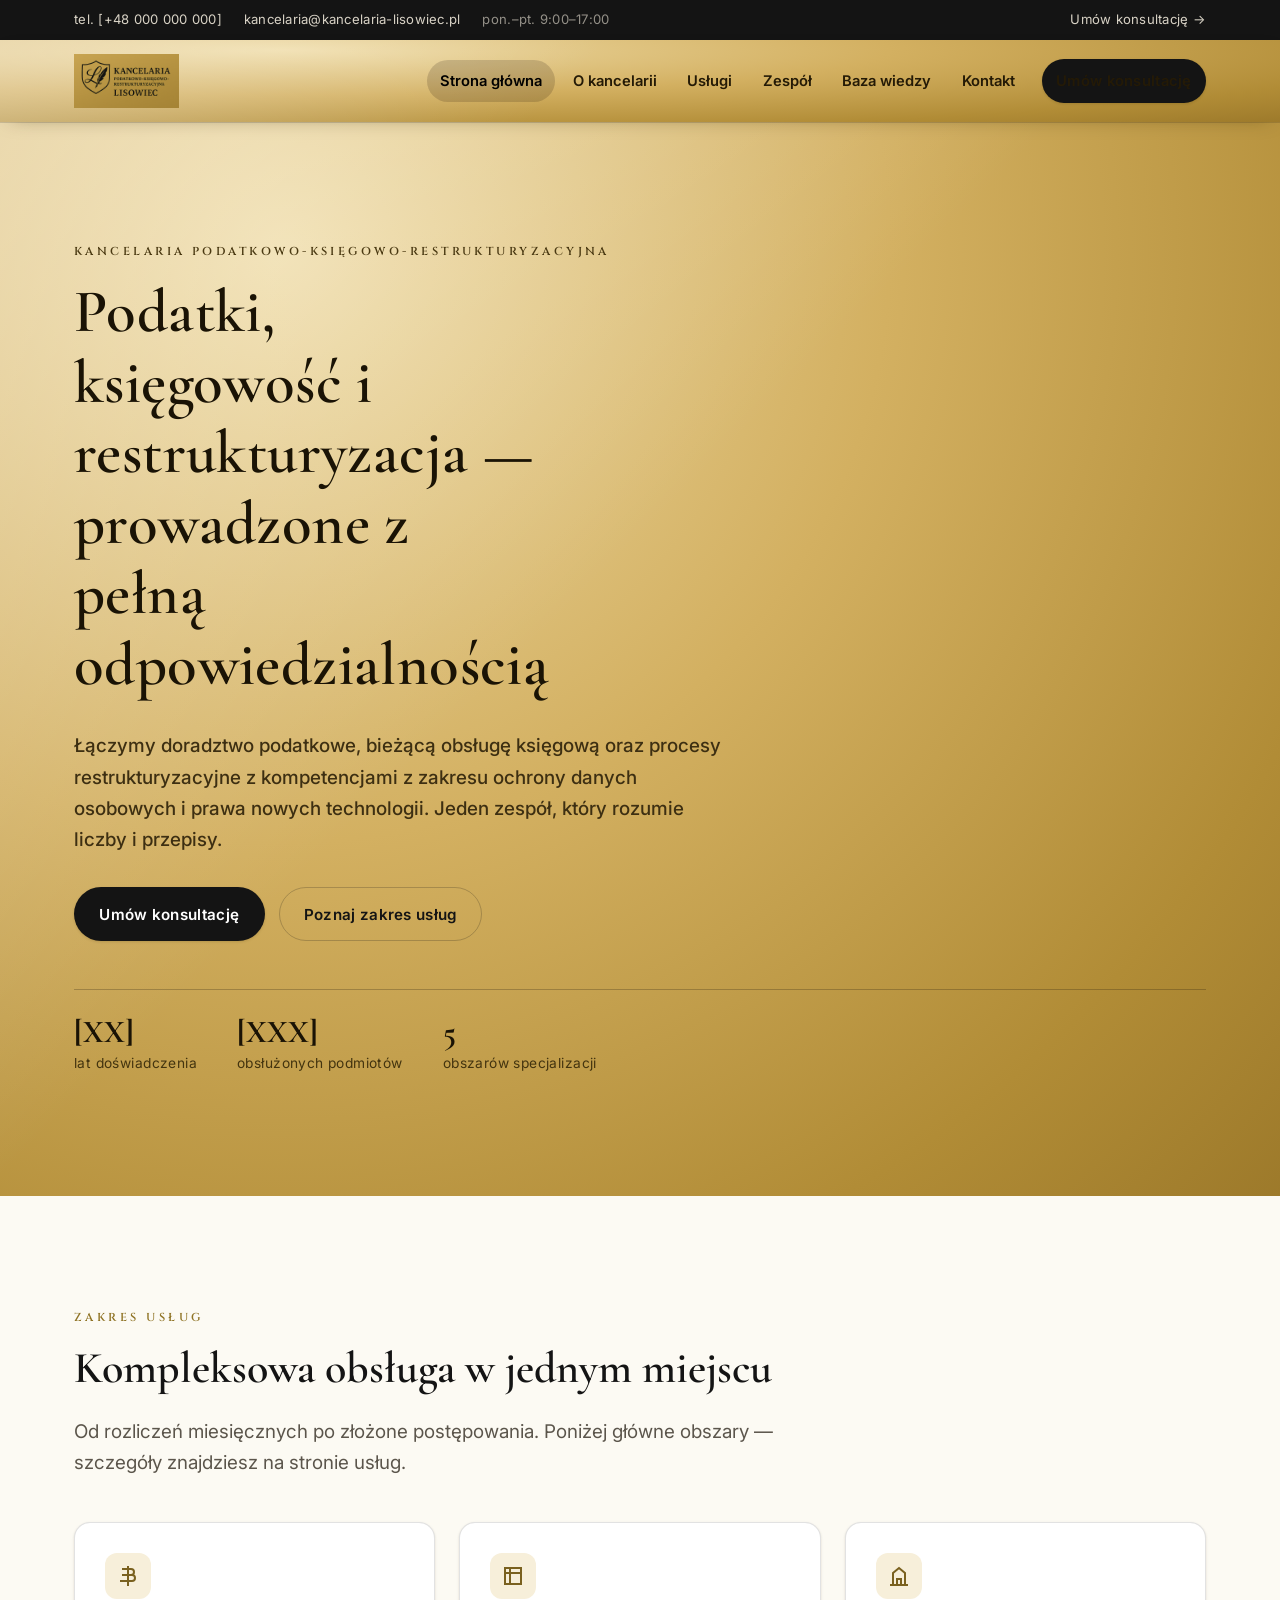
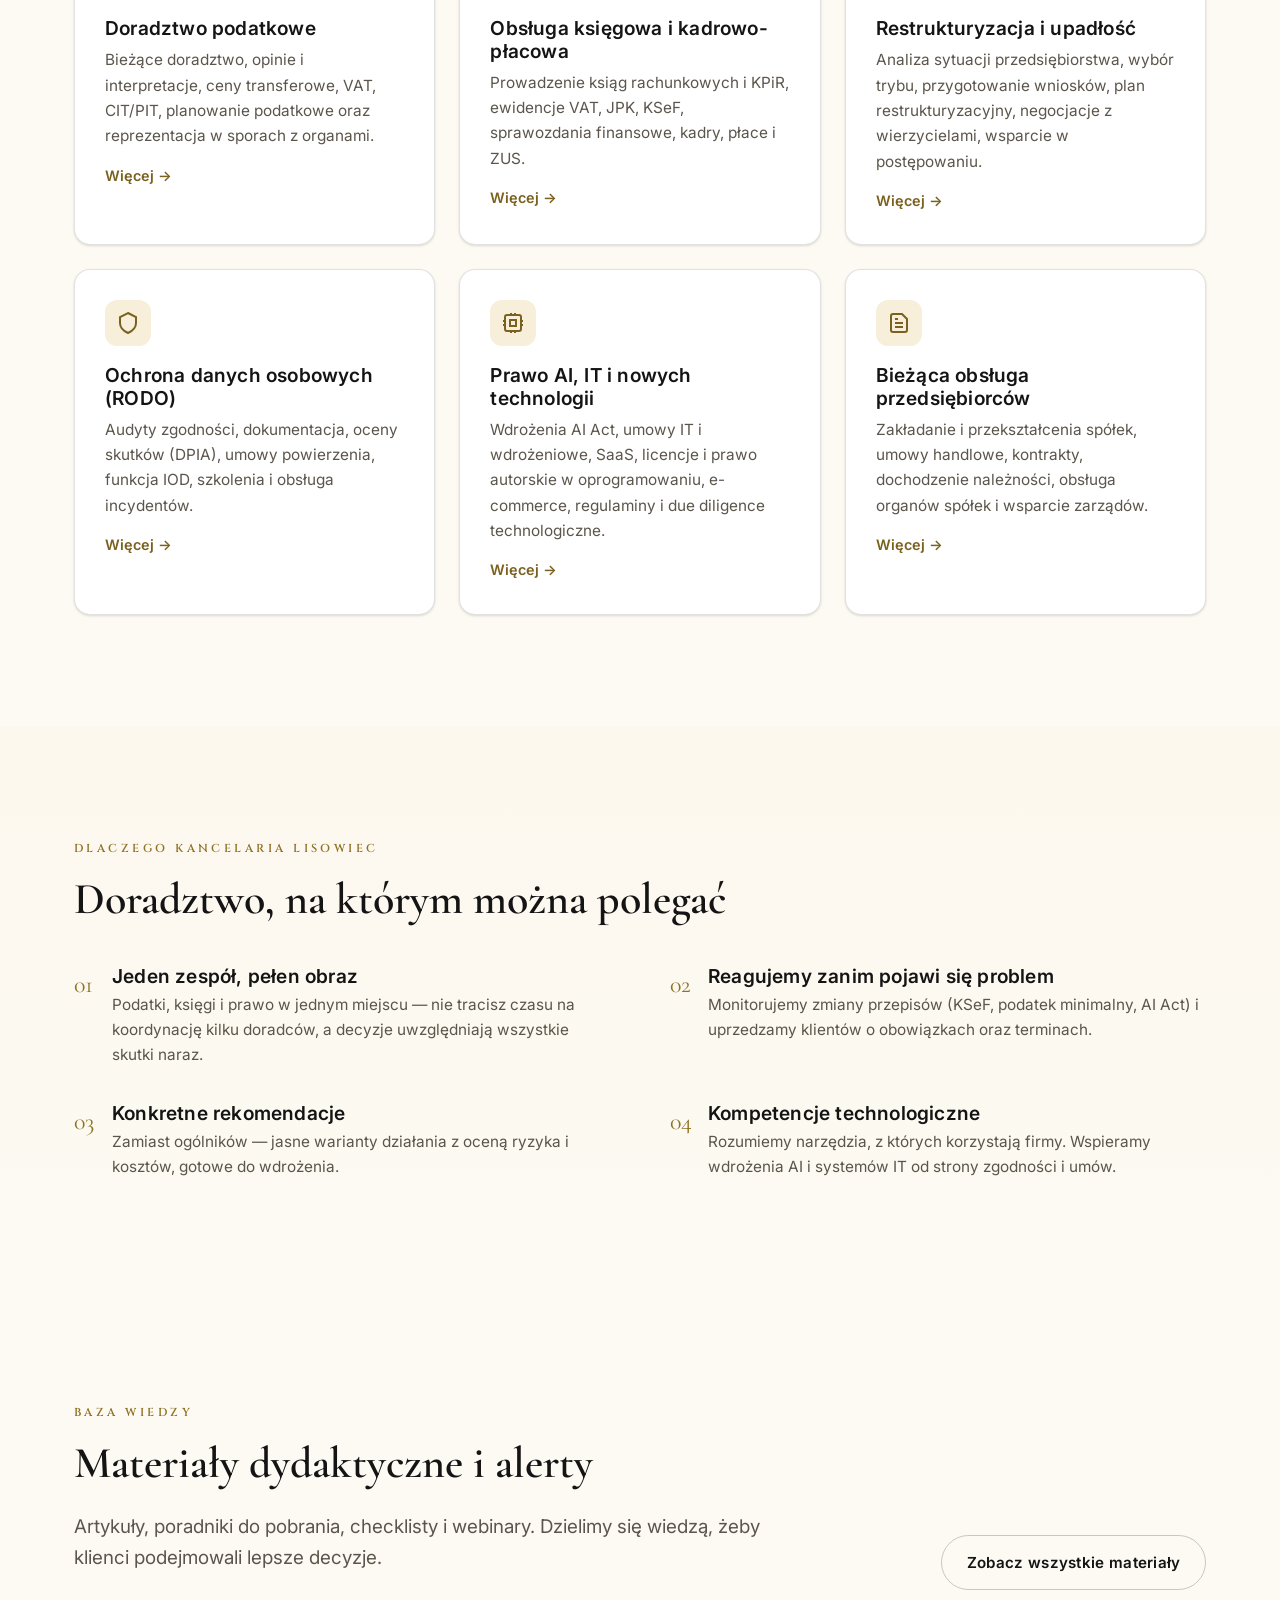
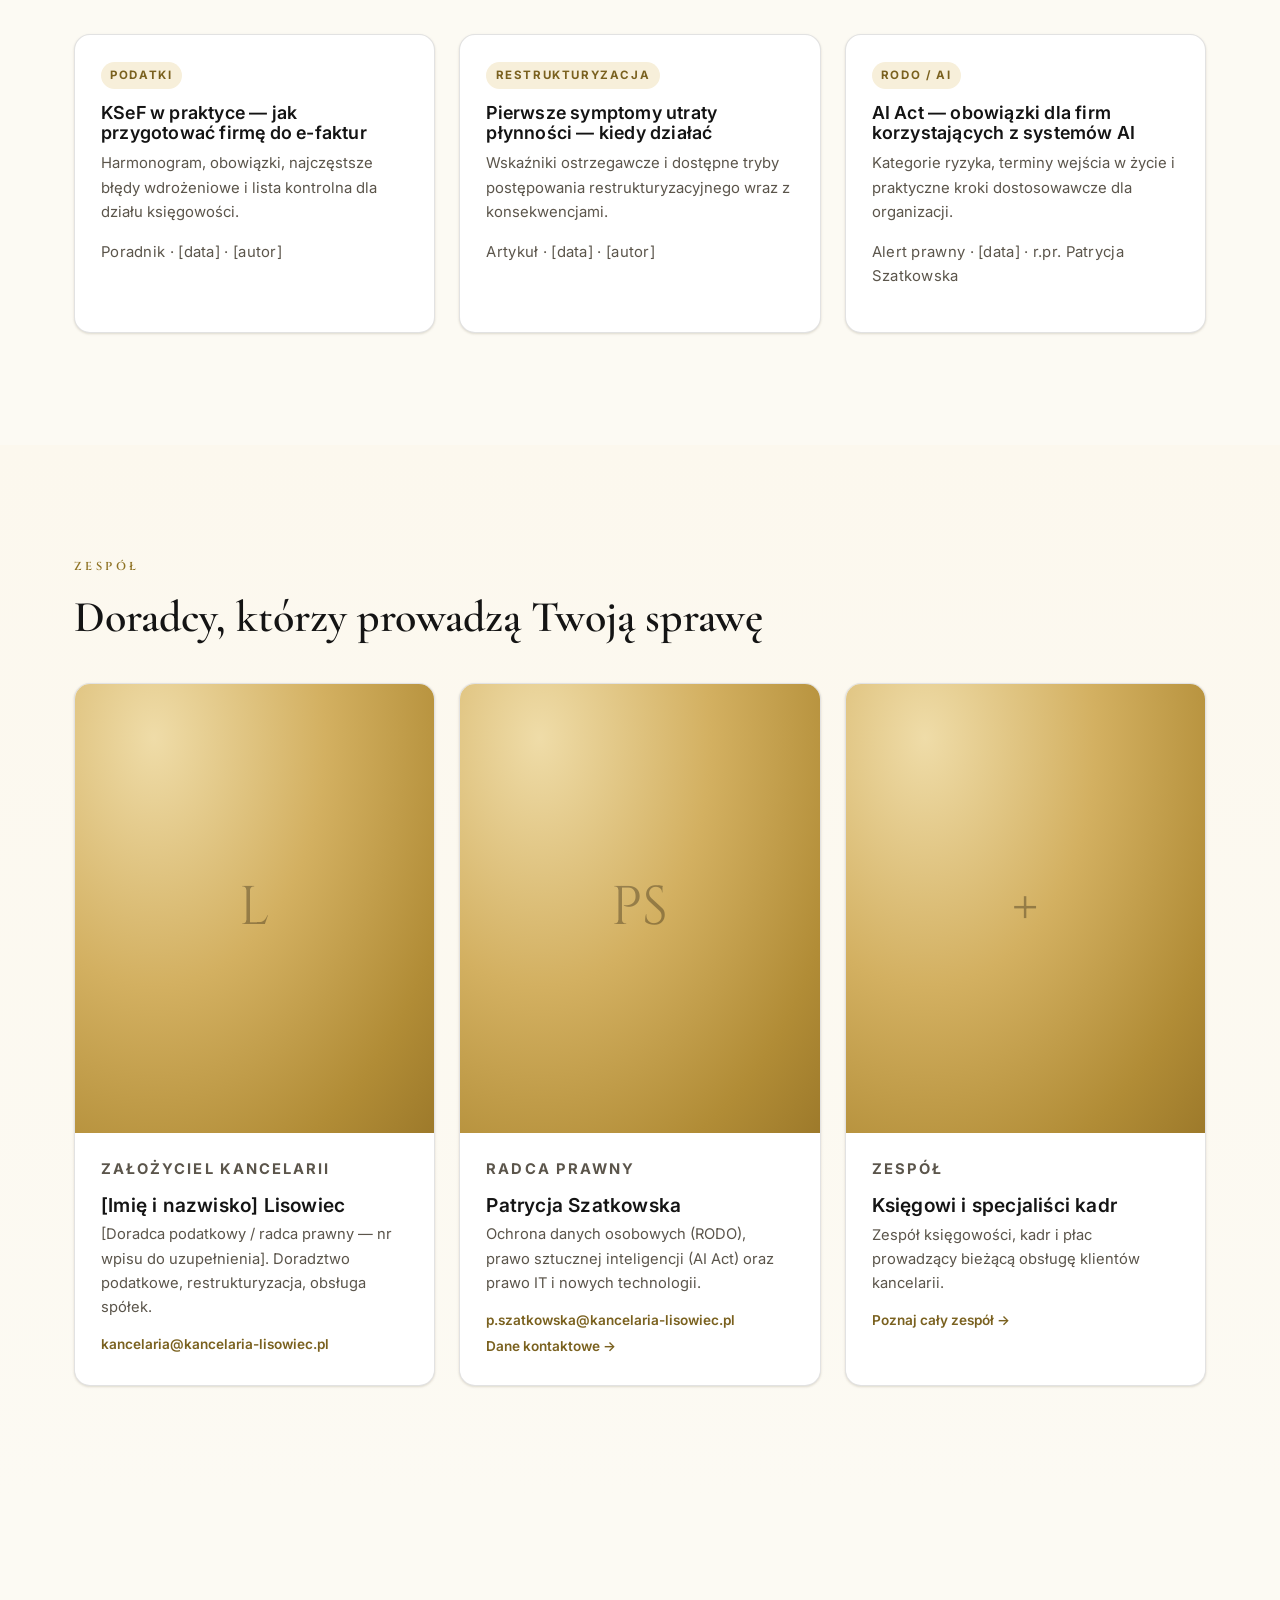
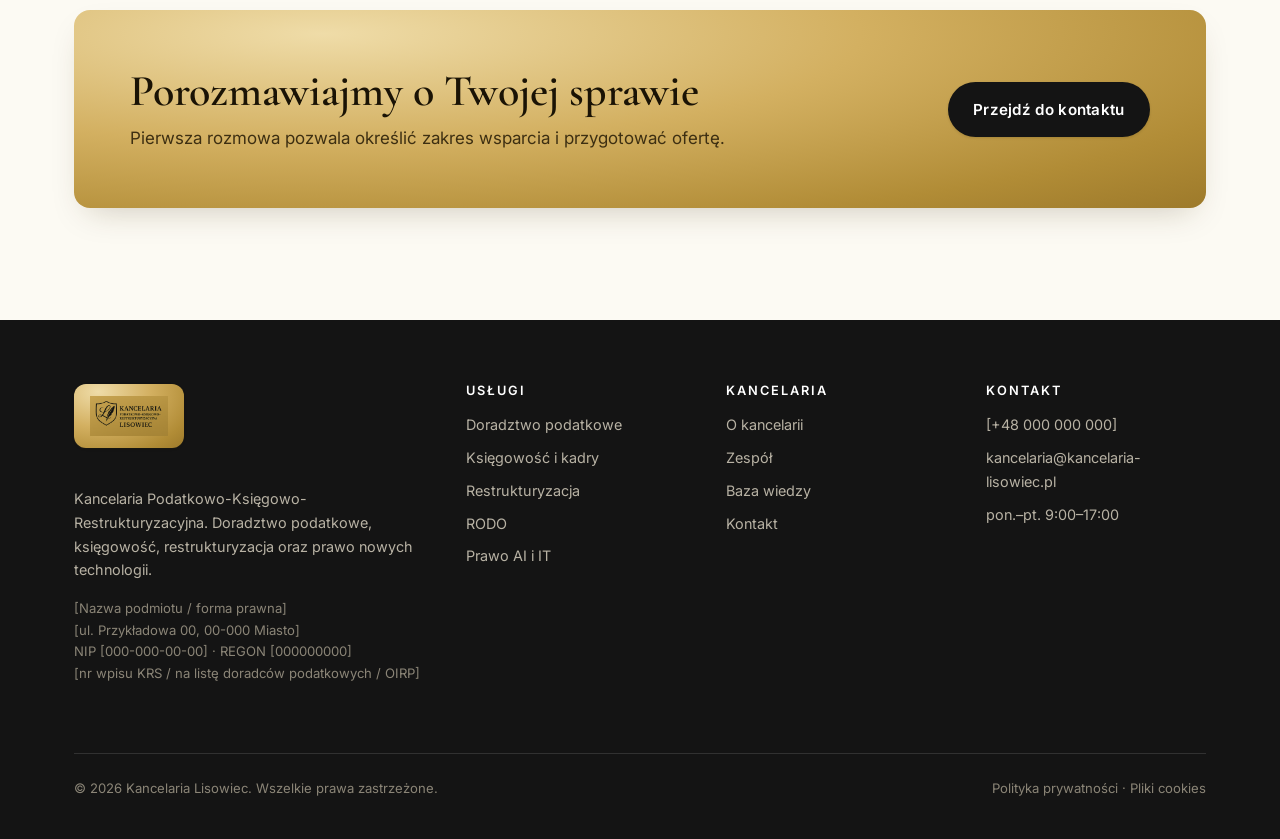
==== index.html @ 49b8be24 "Improve SEO, sharing, and error-handling for the site - Add Open Graph and Twitter Card meta tags, c" ====
<!DOCTYPE html>
<html lang="pl">
<head>
<meta charset="UTF-8">
<meta name="viewport" content="width=device-width, initial-scale=1">
<title>Kancelaria Podatkowo-Księgowo-Restrukturyzacyjna Lisowiec</title>
<meta name="description" content="Doradztwo podatkowe, obsługa księgowa, restrukturyzacja oraz prawo nowych technologii (RODO, AI, IT). Kancelaria Lisowiec.">
<meta name="theme-color" content="#B0902F">
<link rel="canonical" href="https://jlisowiec-dev.github.io/moja-strona/">
<meta property="og:type" content="website">
<meta property="og:site_name" content="Kancelaria Lisowiec">
<meta property="og:locale" content="pl_PL">
<meta property="og:title" content="Kancelaria Podatkowo-Księgowo-Restrukturyzacyjna Lisowiec">
<meta property="og:description" content="Doradztwo podatkowe, obsługa księgowa, restrukturyzacja oraz prawo nowych technologii (RODO, AI, IT). Kancelaria Lisowiec.">
<meta property="og:url" content="https://jlisowiec-dev.github.io/moja-strona/">
<meta property="og:image" content="https://jlisowiec-dev.github.io/moja-strona/assets/logo.png">
<meta name="twitter:card" content="summary_large_image">
<meta name="twitter:title" content="Kancelaria Podatkowo-Księgowo-Restrukturyzacyjna Lisowiec">
<meta name="twitter:description" content="Doradztwo podatkowe, obsługa księgowa, restrukturyzacja oraz prawo nowych technologii (RODO, AI, IT). Kancelaria Lisowiec.">
<meta name="twitter:image" content="https://jlisowiec-dev.github.io/moja-strona/assets/logo.png">
<link rel="preconnect" href="https://fonts.googleapis.com">
<link rel="preconnect" href="https://fonts.gstatic.com" crossorigin>
<link href="https://fonts.googleapis.com/css2?family=Cinzel:wght@500;600;700&family=Cormorant+Garamond:ital,wght@0,500;0,600;1,500&family=Inter:wght@400;500;600;700&display=swap" rel="stylesheet">
<link rel="icon" type="image/png" href="assets/logo.png">
<link rel="stylesheet" href="assets/style.css">
</head>
<body>
<a class="skiplink" href="#main">Przejdź do treści</a>

<!-- ===== TOPBAR ===== -->
<div class="topbar">
  <div class="container">
    <div class="topbar__meta">
      <a href="tel:+48000000000">tel. [+48 000 000 000]</a>
      <a href="mailto:kancelaria@kancelaria-lisowiec.pl">kancelaria@kancelaria-lisowiec.pl</a>
      <span>pon.–pt. 9:00–17:00</span>
    </div>
    <div class="topbar__meta">
      <a href="kontakt.html">Umów konsultację →</a>
    </div>
  </div>
</div>

<!-- ===== HEADER ===== -->
<header class="site-header">
  <div class="container">
    <a class="brand" href="index.html" aria-label="Strona główna — Kancelaria Podatkowo-Księgowo-Restrukturyzacyjna Lisowiec">
      <img class="brand__logo" src="assets/logo.png" alt="Kancelaria Podatkowo-Księgowo-Restrukturyzacyjna Lisowiec" width="1024" height="527">
    </a>

    <button class="nav-toggle" aria-label="Menu" aria-expanded="false" aria-controls="menu">
      <svg width="22" height="22" viewBox="0 0 24 24" fill="none" stroke="currentColor" stroke-width="2"><path d="M3 6h18M3 12h18M3 18h18"/></svg>
    </button>

    <nav class="nav" id="menu">
      <a href="index.html" aria-current="page">Strona główna</a>
      <a href="o-kancelarii.html">O kancelarii</a>
      <a href="uslugi.html">Usługi</a>
      <a href="zespol.html">Zespół</a>
      <a href="baza-wiedzy.html">Baza wiedzy</a>
      <a href="kontakt.html">Kontakt</a>
      <a class="btn btn--primary nav__cta" href="kontakt.html">Umów konsultację</a>
    </nav>
  </div>
</header>

<main id="main">

<!-- ===== HERO ===== -->
<section class="hero">
  <div class="container">
    <p class="eyebrow">Kancelaria Podatkowo-Księgowo-Restrukturyzacyjna</p>
    <h1>Podatki, księgowość i restrukturyzacja — prowadzone z pełną odpowiedzialnością</h1>
    <p class="lead">Łączymy doradztwo podatkowe, bieżącą obsługę księgową oraz procesy restrukturyzacyjne z kompetencjami z zakresu ochrony danych osobowych i prawa nowych technologii. Jeden zespół, który rozumie liczby i przepisy.</p>
    <div class="hero__actions">
      <a class="btn btn--primary" href="kontakt.html">Umów konsultację</a>
      <a class="btn btn--ghost" href="uslugi.html">Poznaj zakres usług</a>
    </div>
    <div class="hero__stats">
      <div class="hero__stat"><b>[XX]</b><span>lat doświadczenia</span></div>
      <div class="hero__stat"><b>[XXX]</b><span>obsłużonych podmiotów</span></div>
      <div class="hero__stat"><b>5</b><span>obszarów specjalizacji</span></div>
    </div>
  </div>
</section>

<!-- ===== USŁUGI ===== -->
<section class="section" id="uslugi">
  <div class="container">
    <p class="eyebrow">Zakres usług</p>
    <h2>Kompleksowa obsługa w jednym miejscu</h2>
    <p class="lead">Od rozliczeń miesięcznych po złożone postępowania. Poniżej główne obszary — szczegóły znajdziesz na stronie usług.</p>

    <div class="grid grid--3" style="margin-top:44px">
      <article class="card">
        <div class="card__icon"><svg viewBox="0 0 24 24" fill="none" stroke="currentColor" stroke-width="2"><path d="M12 2v20M6 5h9a3 3 0 0 1 0 6H6m0 0h10a3 3 0 0 1 0 6H4"/></svg></div>
        <h3>Doradztwo podatkowe</h3>
        <p>Bieżące doradztwo, opinie i interpretacje, ceny transferowe, VAT, CIT/PIT, planowanie podatkowe oraz reprezentacja w sporach z organami.</p>
        <a class="card__link" href="uslugi.html#doradztwo-podatkowe">Więcej</a>
      </article>
      <article class="card">
        <div class="card__icon"><svg viewBox="0 0 24 24" fill="none" stroke="currentColor" stroke-width="2"><path d="M4 4h16v16H4z"/><path d="M4 9h16M9 4v16"/></svg></div>
        <h3>Obsługa księgowa i kadrowo-płacowa</h3>
        <p>Prowadzenie ksiąg rachunkowych i KPiR, ewidencje VAT, JPK, KSeF, sprawozdania finansowe, kadry, płace i ZUS.</p>
        <a class="card__link" href="uslugi.html#ksiegowosc">Więcej</a>
      </article>
      <article class="card">
        <div class="card__icon"><svg viewBox="0 0 24 24" fill="none" stroke="currentColor" stroke-width="2"><path d="M3 21h18M6 21V9l6-5 6 5v12M10 21v-6h4v6"/></svg></div>
        <h3>Restrukturyzacja i upadłość</h3>
        <p>Analiza sytuacji przedsiębiorstwa, wybór trybu, przygotowanie wniosków, plan restrukturyzacyjny, negocjacje z wierzycielami, wsparcie w postępowaniu.</p>
        <a class="card__link" href="uslugi.html#restrukturyzacja">Więcej</a>
      </article>
      <article class="card">
        <div class="card__icon"><svg viewBox="0 0 24 24" fill="none" stroke="currentColor" stroke-width="2"><path d="M12 2l8 4v6c0 5-3.5 8-8 10-4.5-2-8-5-8-10V6z"/></svg></div>
        <h3>Ochrona danych osobowych (RODO)</h3>
        <p>Audyty zgodności, dokumentacja, oceny skutków (DPIA), umowy powierzenia, funkcja IOD, szkolenia i obsługa incydentów.</p>
        <a class="card__link" href="uslugi.html#rodo">Więcej</a>
      </article>
      <article class="card">
        <div class="card__icon"><svg viewBox="0 0 24 24" fill="none" stroke="currentColor" stroke-width="2"><rect x="4" y="4" width="16" height="16" rx="2"/><path d="M9 9h6v6H9zM2 10h2M2 14h2M20 10h2M20 14h2M10 2v2M14 2v2M10 20v2M14 20v2"/></svg></div>
        <h3>Prawo AI, IT i nowych technologii</h3>
        <p>Wdrożenia AI Act, umowy IT i wdrożeniowe, SaaS, licencje i prawo autorskie w oprogramowaniu, e-commerce, regulaminy i due diligence technologiczne.</p>
        <a class="card__link" href="uslugi.html#ai-it">Więcej</a>
      </article>
      <article class="card">
        <div class="card__icon"><svg viewBox="0 0 24 24" fill="none" stroke="currentColor" stroke-width="2"><path d="M4 19V5a2 2 0 0 1 2-2h9l5 5v11a2 2 0 0 1-2 2H6a2 2 0 0 1-2-2z"/><path d="M8 12h8M8 16h8M8 8h3"/></svg></div>
        <h3>Bieżąca obsługa przedsiębiorców</h3>
        <p>Zakładanie i przekształcenia spółek, umowy handlowe, kontrakty, dochodzenie należności, obsługa organów spółek i wsparcie zarządów.</p>
        <a class="card__link" href="uslugi.html#obsluga-firm">Więcej</a>
      </article>
    </div>
  </div>
</section>

<!-- ===== DLACZEGO MY ===== -->
<section class="section section--tint">
  <div class="container">
    <p class="eyebrow">Dlaczego kancelaria Lisowiec</p>
    <h2>Doradztwo, na którym można polegać</h2>
    <div class="grid grid--2" style="margin-top:40px;gap:34px 60px">
      <div class="feature"><span class="feature__num">01</span><div><h3>Jeden zespół, pełen obraz</h3><p>Podatki, księgi i prawo w jednym miejscu — nie tracisz czasu na koordynację kilku doradców, a decyzje uwzględniają wszystkie skutki naraz.</p></div></div>
      <div class="feature"><span class="feature__num">02</span><div><h3>Reagujemy zanim pojawi się problem</h3><p>Monitorujemy zmiany przepisów (KSeF, podatek minimalny, AI Act) i uprzedzamy klientów o obowiązkach oraz terminach.</p></div></div>
      <div class="feature"><span class="feature__num">03</span><div><h3>Konkretne rekomendacje</h3><p>Zamiast ogólników — jasne warianty działania z oceną ryzyka i kosztów, gotowe do wdrożenia.</p></div></div>
      <div class="feature"><span class="feature__num">04</span><div><h3>Kompetencje technologiczne</h3><p>Rozumiemy narzędzia, z których korzystają firmy. Wspieramy wdrożenia AI i systemów IT od strony zgodności i umów.</p></div></div>
    </div>
  </div>
</section>

<!-- ===== BAZA WIEDZY (teaser) ===== -->
<section class="section">
  <div class="container">
    <div style="display:flex;justify-content:space-between;align-items:flex-end;gap:20px;flex-wrap:wrap">
      <div>
        <p class="eyebrow">Baza wiedzy</p>
        <h2>Materiały dydaktyczne i alerty</h2>
        <p class="lead">Artykuły, poradniki do pobrania, checklisty i webinary. Dzielimy się wiedzą, żeby klienci podejmowali lepsze decyzje.</p>
      </div>
      <a class="btn btn--ghost" href="baza-wiedzy.html">Zobacz wszystkie materiały</a>
    </div>

    <div class="grid grid--3" style="margin-top:44px">
      <article class="article-card">
        <div class="article-card__body">
          <span class="article-card__tag">Podatki</span>
          <h3>KSeF w praktyce — jak przygotować firmę do e-faktur</h3>
          <p>Harmonogram, obowiązki, najczęstsze błędy wdrożeniowe i lista kontrolna dla działu księgowości.</p>
          <p class="article-card__meta">Poradnik · [data] · [autor]</p>
        </div>
      </article>
      <article class="article-card">
        <div class="article-card__body">
          <span class="article-card__tag">Restrukturyzacja</span>
          <h3>Pierwsze symptomy utraty płynności — kiedy działać</h3>
          <p>Wskaźniki ostrzegawcze i dostępne tryby postępowania restrukturyzacyjnego wraz z konsekwencjami.</p>
          <p class="article-card__meta">Artykuł · [data] · [autor]</p>
        </div>
      </article>
      <article class="article-card">
        <div class="article-card__body">
          <span class="article-card__tag">RODO / AI</span>
          <h3>AI Act — obowiązki dla firm korzystających z systemów AI</h3>
          <p>Kategorie ryzyka, terminy wejścia w życie i praktyczne kroki dostosowawcze dla organizacji.</p>
          <p class="article-card__meta">Alert prawny · [data] · r.pr. Patrycja Szatkowska</p>
        </div>
      </article>
    </div>
  </div>
</section>

<!-- ===== ZESPÓŁ (teaser) ===== -->
<section class="section section--tint">
  <div class="container">
    <p class="eyebrow">Zespół</p>
    <h2>Doradcy, którzy prowadzą Twoją sprawę</h2>
    <div class="grid grid--3" style="margin-top:40px">
      <article class="person">
        <div class="person__photo"><span>L</span></div>
        <div class="person__body">
          <p class="person__role">Założyciel kancelarii</p>
          <h3>[Imię i nazwisko] Lisowiec</h3>
          <p>[Doradca podatkowy / radca prawny — nr wpisu do uzupełnienia]. Doradztwo podatkowe, restrukturyzacja, obsługa spółek.</p>
          <div class="person__contact"><a href="mailto:kancelaria@kancelaria-lisowiec.pl">kancelaria@kancelaria-lisowiec.pl</a></div>
        </div>
      </article>
      <article class="person">
        <div class="person__photo"><span>PS</span></div>
        <div class="person__body">
          <p class="person__role">Radca prawny</p>
          <h3>Patrycja Szatkowska</h3>
          <p>Ochrona danych osobowych (RODO), prawo sztucznej inteligencji (AI Act) oraz prawo IT i nowych technologii.</p>
          <div class="person__contact">
            <a href="mailto:p.szatkowska@kancelaria-lisowiec.pl">p.szatkowska@kancelaria-lisowiec.pl</a>
            <a href="kontakt.html#patrycja-szatkowska">Dane kontaktowe →</a>
          </div>
        </div>
      </article>
      <article class="person">
        <div class="person__photo"><span>+</span></div>
        <div class="person__body">
          <p class="person__role">Zespół</p>
          <h3>Księgowi i specjaliści kadr</h3>
          <p>Zespół księgowości, kadr i płac prowadzący bieżącą obsługę klientów kancelarii.</p>
          <div class="person__contact"><a href="zespol.html">Poznaj cały zespół →</a></div>
        </div>
      </article>
    </div>
  </div>
</section>

<!-- ===== CTA ===== -->
<section class="section">
  <div class="container">
    <div class="cta-band">
      <div>
        <h2>Porozmawiajmy o Twojej sprawie</h2>
        <p>Pierwsza rozmowa pozwala określić zakres wsparcia i przygotować ofertę.</p>
      </div>
      <a class="btn btn--primary" href="kontakt.html">Przejdź do kontaktu</a>
    </div>
  </div>
</section>

</main>

<!-- ===== FOOTER ===== -->
<footer class="site-footer">
  <div class="container">
    <div class="footer-grid">
      <div>
        <p><span class="footer-logo"><img src="assets/logo.png" alt="Kancelaria Podatkowo-Księgowo-Restrukturyzacyjna Lisowiec" width="1024" height="527" loading="lazy"></span></p>
        <p>Kancelaria Podatkowo-Księgowo-Restrukturyzacyjna. Doradztwo podatkowe, księgowość, restrukturyzacja oraz prawo nowych technologii.</p>
        <p style="font-size:.82rem;color:#8b8577">
          [Nazwa podmiotu / forma prawna]<br>
          [ul. Przykładowa 00, 00-000 Miasto]<br>
          NIP [000-000-00-00] · REGON [000000000]<br>
          [nr wpisu KRS / na listę doradców podatkowych / OIRP]
        </p>
      </div>
      <div>
        <h4>Usługi</h4>
        <ul>
          <li><a href="uslugi.html#doradztwo-podatkowe">Doradztwo podatkowe</a></li>
          <li><a href="uslugi.html#ksiegowosc">Księgowość i kadry</a></li>
          <li><a href="uslugi.html#restrukturyzacja">Restrukturyzacja</a></li>
          <li><a href="uslugi.html#rodo">RODO</a></li>
          <li><a href="uslugi.html#ai-it">Prawo AI i IT</a></li>
        </ul>
      </div>
      <div>
        <h4>Kancelaria</h4>
        <ul>
          <li><a href="o-kancelarii.html">O kancelarii</a></li>
          <li><a href="zespol.html">Zespół</a></li>
          <li><a href="baza-wiedzy.html">Baza wiedzy</a></li>
          <li><a href="kontakt.html">Kontakt</a></li>
        </ul>
      </div>
      <div>
        <h4>Kontakt</h4>
        <ul>
          <li><a href="tel:+48000000000">[+48 000 000 000]</a></li>
          <li><a href="mailto:kancelaria@kancelaria-lisowiec.pl">kancelaria@kancelaria-lisowiec.pl</a></li>
          <li>pon.–pt. 9:00–17:00</li>
        </ul>
      </div>
    </div>
    <div class="footer-bottom">
      <span>© <span data-year>2026</span> Kancelaria Lisowiec. Wszelkie prawa zastrzeżone.</span>
      <span><a href="polityka-prywatnosci.html">Polityka prywatności</a> · <a href="polityka-prywatnosci.html#cookies">Pliki cookies</a></span>
    </div>
  </div>
</footer>

<script src="assets/script.js"></script>
</body>
</html>
---- assets/style.css ----
/* ============================================================
   Kancelaria Podatkowo-Księgowo-Restrukturyzacyjna LISOWIEC
   style.css  —  paleta złota / czerń, wg logo
   ============================================================ */

:root{
  /* --- złoto (od jasnego metalicznego do głębokiego) --- */
  --gold-900:#5E4A16;
  --gold-800:#7A611F;
  --gold-700:#8F7325;
  --gold-600:#B0902F;
  --gold-500:#C9A44C;
  --gold-400:#DBBE73;
  --gold-300:#E9D5A1;
  --gold-200:#F1E5C6;
  --gold-100:#F7EFDA;
  --gold-50:#FCF8EE;

  /* --- czerń / neutralne --- */
  --ink:#141414;
  --ink-soft:#292723;
  --muted:#5b554b;
  --paper:#FCFAF3;
  --white:#ffffff;
  --line:rgba(20,20,20,.12);
  --line-strong:rgba(20,20,20,.22);

  --shadow-sm:0 1px 3px rgba(60,45,10,.10),0 1px 2px rgba(60,45,10,.06);
  --shadow-md:0 14px 34px -14px rgba(60,45,10,.26);
  --shadow-lg:0 34px 70px -24px rgba(60,45,10,.38);

  --radius:16px;
  --radius-sm:10px;
  --maxw:1180px;

  --font-display:'Cinzel',Georgia,'Times New Roman',serif;
  --font-serif:'Cormorant Garamond',Georgia,serif;
  --font-sans:'Inter',system-ui,-apple-system,'Segoe UI',Roboto,sans-serif;

  --gold-gradient:radial-gradient(125% 145% at 22% 12%,#EFDCA8 0%,#D3B061 38%,#B18C36 70%,#8E6C22 100%);
  --gold-sheen:linear-gradient(135deg,rgba(255,255,255,.35),rgba(255,255,255,0) 45%);
}

*,*::before,*::after{box-sizing:border-box}
html{scroll-behavior:smooth}
body{
  margin:0;
  font-family:var(--font-sans);
  color:var(--ink-soft);
  background:var(--paper);
  font-size:17px;
  line-height:1.65;
  -webkit-font-smoothing:antialiased;
  text-rendering:optimizeLegibility;
}
img{max-width:100%;display:block}
a{color:inherit;text-decoration:none}
button{font:inherit}

h1,h2,h3,h4{color:var(--ink);line-height:1.16;margin:0 0 .5em;font-weight:600}
h1{font-family:var(--font-serif);font-size:clamp(2.4rem,5.2vw,3.8rem);letter-spacing:.4px}
h2{font-family:var(--font-serif);font-size:clamp(1.9rem,3.6vw,2.75rem)}
h3{font-size:1.2rem;letter-spacing:.2px}
p{margin:0 0 1rem}

.container{max-width:var(--maxw);margin:0 auto;padding:0 24px}
.section{padding:clamp(58px,9vw,112px) 0}
.section--tint{background:linear-gradient(180deg,var(--gold-50),var(--paper))}
.section--ink{background:var(--ink);color:#e9e5db}
.section--ink h2,.section--ink h3{color:#fff}
.narrow{max-width:760px}
.center{text-align:center}
.center .lead{margin-left:auto;margin-right:auto}

.eyebrow{
  font-family:var(--font-display);
  text-transform:uppercase;
  letter-spacing:.3em;
  font-size:.72rem;
  font-weight:600;
  color:var(--gold-700);
  margin:0 0 1rem;
}
.section--ink .eyebrow{color:var(--gold-400)}
.lead{font-size:1.18rem;color:var(--muted);max-width:62ch}
.section--ink .lead{color:#cfc9bc}

/* ---------- przyciski ---------- */
.btn{
  display:inline-flex;align-items:center;gap:.55em;
  padding:.9em 1.6em;border-radius:999px;
  font-weight:600;font-size:.95rem;letter-spacing:.02em;
  border:1.5px solid transparent;cursor:pointer;
  transition:transform .16s ease,box-shadow .16s ease,background .16s ease,color .16s ease;
}
.btn:hover{transform:translateY(-2px)}
.btn--primary{background:var(--ink);color:#fff;box-shadow:var(--shadow-sm)}
.btn--primary:hover{background:#000;box-shadow:var(--shadow-md)}
.btn--gold{background:var(--gold-gradient);color:#20180a;box-shadow:var(--shadow-sm)}
.btn--gold:hover{box-shadow:var(--shadow-md)}
.btn--ghost{border-color:var(--line-strong);color:var(--ink)}
.btn--ghost:hover{border-color:var(--ink);background:rgba(20,20,20,.04)}
.section--ink .btn--ghost{border-color:rgba(255,255,255,.3);color:#fff}
.section--ink .btn--ghost:hover{border-color:#fff;background:rgba(255,255,255,.08)}

/* ---------- pasek narzędziowy ---------- */
.topbar{background:var(--ink);color:#d9d3c6;font-size:.82rem;letter-spacing:.02em}
.topbar .container{display:flex;justify-content:space-between;align-items:center;gap:16px;min-height:40px}
.topbar a:hover{color:var(--gold-300)}
.topbar__meta{display:flex;gap:22px;flex-wrap:wrap}
.topbar__meta span{opacity:.65}

/* ---------- nagłówek / nawigacja ---------- */
.site-header{position:sticky;top:0;z-index:50;background:var(--gold-gradient);box-shadow:0 1px 0 rgba(0,0,0,.14),0 6px 20px -12px rgba(60,45,10,.5)}
.site-header::after{content:"";position:absolute;inset:0;background:var(--gold-sheen);pointer-events:none}
.site-header .container{position:relative;z-index:1;display:flex;align-items:center;justify-content:space-between;min-height:82px;gap:24px}

.brand{display:flex;align-items:center;gap:14px}
.brand__logo{height:54px;width:auto;display:block}

.nav{display:flex;align-items:center;gap:4px}
.nav a{
  padding:.6em .9em;border-radius:999px;font-size:.92rem;font-weight:600;
  color:#241a06;transition:background .15s ease,color .15s ease;
}
.nav a:hover{background:rgba(20,12,0,.09);color:#000}
.nav a[aria-current="page"]{background:rgba(20,12,0,.16);color:#000}
.nav__cta{margin-left:10px}

.nav-toggle{display:none;background:none;border:1.5px solid rgba(20,12,0,.35);border-radius:10px;width:44px;height:44px;cursor:pointer;color:#1a1305}
.nav-toggle svg{margin:auto}

/* ---------- hero ---------- */
.hero{position:relative;overflow:hidden;background:var(--gold-gradient);color:#1c1508}
.hero::after{content:"";position:absolute;inset:0;background:var(--gold-sheen);pointer-events:none}
.hero .container{position:relative;z-index:1;padding-top:clamp(64px,10vw,120px);padding-bottom:clamp(64px,10vw,120px)}
.hero .eyebrow{color:#4a3912}
.hero h1{color:#1a1305;max-width:16ch}
.hero .lead{color:#3d2f12;font-weight:500;max-width:54ch}
.hero__actions{display:flex;gap:14px;flex-wrap:wrap;margin-top:2rem}
.hero__stats{display:flex;gap:40px;flex-wrap:wrap;margin-top:3rem;border-top:1px solid rgba(28,21,8,.25);padding-top:1.6rem}
.hero__stat b{display:block;font-family:var(--font-serif);font-size:2rem;color:#1a1305;line-height:1}
.hero__stat span{font-size:.86rem;color:#43340f;letter-spacing:.03em}

/* ---------- siatki ---------- */
.grid{display:grid;gap:24px}
.grid--2{grid-template-columns:repeat(2,1fr)}
.grid--3{grid-template-columns:repeat(3,1fr)}
.grid--4{grid-template-columns:repeat(4,1fr)}

/* ---------- karty usług ---------- */
.card{
  background:var(--white);border:1px solid var(--line);border-radius:var(--radius);
  padding:30px;box-shadow:var(--shadow-sm);
  transition:transform .18s ease,box-shadow .18s ease,border-color .18s ease;
}
.card:hover{transform:translateY(-4px);box-shadow:var(--shadow-md);border-color:var(--gold-300)}
.card__icon{width:46px;height:46px;border-radius:12px;background:var(--gold-100);color:var(--gold-800);display:flex;align-items:center;justify-content:center;margin-bottom:18px}
.card__icon svg{width:24px;height:24px}
.card h3{margin-bottom:.4em}
.card p{font-size:.96rem;color:var(--muted);margin-bottom:.8em}
.card__link{font-weight:600;font-size:.9rem;color:var(--gold-800)}
.card__link::after{content:" →"}

/* ---------- lista atutów ---------- */
.feature{display:flex;gap:16px;align-items:flex-start}
.feature__num{font-family:var(--font-serif);font-size:1.5rem;color:var(--gold-700);flex:none;width:2ch}
.feature h3{margin-bottom:.25em}
.feature p{color:var(--muted);font-size:.96rem;margin:0}

/* ---------- baza wiedzy ---------- */
.article-card{display:flex;flex-direction:column;background:var(--white);border:1px solid var(--line);border-radius:var(--radius);overflow:hidden;box-shadow:var(--shadow-sm);transition:transform .18s ease,box-shadow .18s ease}
.article-card:hover{transform:translateY(-4px);box-shadow:var(--shadow-md)}
.article-card__body{padding:24px 26px 28px}
.article-card__tag{display:inline-block;font-size:.72rem;letter-spacing:.14em;text-transform:uppercase;font-weight:700;color:var(--gold-800);background:var(--gold-100);padding:.35em .8em;border-radius:999px;margin-bottom:14px}
.article-card h3{font-size:1.12rem;margin-bottom:.4em}
.article-card p{font-size:.93rem;color:var(--muted);margin-bottom:1em}
.article-card__meta{font-size:.8rem;color:#8a8375;letter-spacing:.02em}

.filter-bar{display:flex;gap:10px;flex-wrap:wrap;margin-bottom:36px}
.filter-bar button{
  padding:.55em 1.1em;border-radius:999px;border:1.5px solid var(--line-strong);
  background:none;color:var(--ink-soft);font-size:.86rem;font-weight:500;cursor:pointer;transition:.15s;
}
.filter-bar button:hover{border-color:var(--ink)}
.filter-bar button.is-active{background:var(--ink);color:#fff;border-color:var(--ink)}

/* ---------- zespół ---------- */
.person{background:var(--white);border:1px solid var(--line);border-radius:var(--radius);overflow:hidden;box-shadow:var(--shadow-sm)}
.person__photo{aspect-ratio:4/5;background:var(--gold-gradient);position:relative;display:flex;align-items:flex-end;justify-content:center}
.person__photo span{font-family:var(--font-display);font-size:3.4rem;color:rgba(28,21,8,.35);position:absolute;top:50%;left:50%;transform:translate(-50%,-50%)}
.person__body{padding:24px 26px 28px}
.person__role{font-size:.78rem;letter-spacing:.14em;text-transform:uppercase;color:var(--gold-800);font-weight:700;margin-bottom:8px}
.person h3{margin-bottom:.3em}
.person p{font-size:.92rem;color:var(--muted);margin-bottom:.9em}
.person__contact{font-size:.85rem;display:flex;flex-direction:column;gap:4px}
.person__contact a{color:var(--gold-800);font-weight:600}

/* ---------- karta kontaktowa wyróżniona ---------- */
.spec-card{
  display:grid;grid-template-columns:1.1fr 1fr;gap:0;
  background:var(--white);border:1px solid var(--gold-300);border-radius:var(--radius);
  overflow:hidden;box-shadow:var(--shadow-md);
}
.spec-card__aside{background:var(--gold-gradient);color:#1c1508;padding:40px}
.spec-card__aside .eyebrow{color:#4a3912}
.spec-card__aside h3{color:#1a1305;font-family:var(--font-serif);font-size:1.7rem}
.spec-card__tags{display:flex;flex-wrap:wrap;gap:8px;margin-top:18px}
.spec-card__tags span{background:rgba(28,21,8,.12);color:#2c2109;font-size:.78rem;font-weight:600;padding:.4em .85em;border-radius:999px}
.spec-card__main{padding:40px}
.spec-card__main ul{margin:0 0 20px;padding-left:1.1em}
.spec-card__main li{margin-bottom:.4em;color:var(--muted);font-size:.95rem}
.contact-line{display:flex;gap:10px;align-items:center;font-size:.95rem;margin-bottom:8px}
.contact-line svg{width:18px;height:18px;color:var(--gold-700);flex:none}

/* ---------- formularz ---------- */
.form{display:grid;gap:18px}
.form__row{display:grid;grid-template-columns:1fr 1fr;gap:18px}
.field{display:flex;flex-direction:column;gap:6px}
.field label{font-size:.85rem;font-weight:600;color:var(--ink)}
.field input,.field textarea,.field select{
  padding:.8em .9em;border:1.5px solid var(--line-strong);border-radius:10px;
  font:inherit;background:var(--white);color:var(--ink);transition:border-color .15s;
}
.field input:focus,.field textarea:focus,.field select:focus{outline:none;border-color:var(--gold-600);box-shadow:0 0 0 3px var(--gold-100)}
.field textarea{min-height:130px;resize:vertical}
.form__consent{font-size:.82rem;color:var(--muted);display:flex;gap:10px;align-items:flex-start}
.form__consent input{margin-top:4px}
.form__note{font-size:.82rem;color:#8a8375}

/* ---------- info / dane kontaktowe ---------- */
.info-list{list-style:none;padding:0;margin:0;display:grid;gap:18px}
.info-list li{display:flex;gap:14px}
.info-list svg{width:20px;height:20px;color:var(--gold-700);flex:none;margin-top:3px}
.info-list b{display:block;color:var(--ink)}
.info-list span{font-size:.95rem;color:var(--muted)}

/* ---------- pasek CTA ---------- */
.cta-band{background:var(--gold-gradient);color:#1c1508;border-radius:var(--radius);padding:clamp(34px,5vw,56px);display:flex;align-items:center;justify-content:space-between;gap:28px;flex-wrap:wrap;box-shadow:var(--shadow-md)}
.cta-band h2{color:#1a1305;margin:0}
.cta-band p{color:#3d2f12;margin:.4em 0 0}

/* ---------- stopka ---------- */
.site-footer{background:var(--ink);color:#b8b2a4;font-size:.9rem}
.site-footer .container{padding-top:64px;padding-bottom:40px}
.footer-grid{display:grid;grid-template-columns:1.6fr 1fr 1fr 1fr;gap:40px}
.site-footer h4{color:#fff;font-size:.8rem;letter-spacing:.16em;text-transform:uppercase;margin-bottom:1.1em}
.site-footer ul{list-style:none;padding:0;margin:0;display:grid;gap:9px}
.site-footer a:hover{color:var(--gold-300)}
.footer-brand__name{font-family:var(--font-display);letter-spacing:.14em;color:#fff;font-weight:700;margin-bottom:10px}
.footer-logo{display:inline-block;background:var(--gold-gradient);border-radius:12px;padding:12px 16px;margin-bottom:16px;box-shadow:var(--shadow-sm)}
.footer-logo img{height:40px;width:auto;display:block}
.footer-bottom{border-top:1px solid rgba(255,255,255,.12);margin-top:52px;padding-top:24px;display:flex;justify-content:space-between;gap:16px;flex-wrap:wrap;font-size:.82rem;color:#8b8577}

/* ---------- drobne ---------- */
.pill{display:inline-block;background:var(--gold-100);color:var(--gold-800);font-size:.75rem;font-weight:700;letter-spacing:.12em;text-transform:uppercase;padding:.4em .9em;border-radius:999px;margin-bottom:1rem}
.divider{height:1px;background:var(--line);margin:0}
.placeholder-note{background:var(--gold-100);border:1px dashed var(--gold-600);border-radius:10px;padding:14px 16px;font-size:.85rem;color:var(--gold-900);margin:24px 0}
.placeholder-note b{color:var(--gold-900)}

.page-hero{background:linear-gradient(180deg,var(--gold-100),var(--paper));padding:clamp(52px,8vw,92px) 0 clamp(36px,5vw,56px)}
.page-hero .lead{margin-top:.6rem}

.toc-links{display:flex;gap:10px;flex-wrap:wrap;margin-top:1.4rem}
.toc-links a{font-size:.85rem;font-weight:600;color:var(--gold-800);border:1.5px solid var(--gold-300);border-radius:999px;padding:.45em 1em}
.toc-links a:hover{background:var(--gold-100)}

.prose h2{margin-top:2em}
.prose h3{margin-top:1.6em}
.prose ul{padding-left:1.2em}
.prose li{margin-bottom:.4em}

.skiplink{position:absolute;left:-999px;top:0;background:var(--ink);color:#fff;padding:10px 16px;border-radius:0 0 8px 0;z-index:100}
.skiplink:focus{left:0}

/* ---------- responsywność ---------- */
@media (max-width:960px){
  .grid--3,.grid--4{grid-template-columns:repeat(2,1fr)}
  .footer-grid{grid-template-columns:1fr 1fr}
  .spec-card{grid-template-columns:1fr}
  .brand__logo{height:44px}
  .site-header .container{min-height:70px}
  .nav{
    position:fixed;inset:70px 0 auto 0;flex-direction:column;align-items:stretch;
    background:var(--paper);border-bottom:1px solid var(--line);padding:16px 24px 24px;
    gap:2px;transform:translateY(-120%);transition:transform .25s ease;box-shadow:var(--shadow-md);
  }
  .nav.is-open{transform:translateY(0)}
  .nav a{padding:.85em .6em;border-radius:8px}
  .nav__cta{margin:8px 0 0}
  .nav-toggle{display:flex}
}
@media (max-width:620px){
  .grid--2,.grid--3,.grid--4{grid-template-columns:1fr}
  .form__row{grid-template-columns:1fr}
  .topbar__meta span{display:none}
  .hero__stats{gap:26px}
  .cta-band{flex-direction:column;align-items:flex-start}
}

@media (prefers-reduced-motion:reduce){
  *{transition:none!important;animation:none!important;scroll-behavior:auto}
}
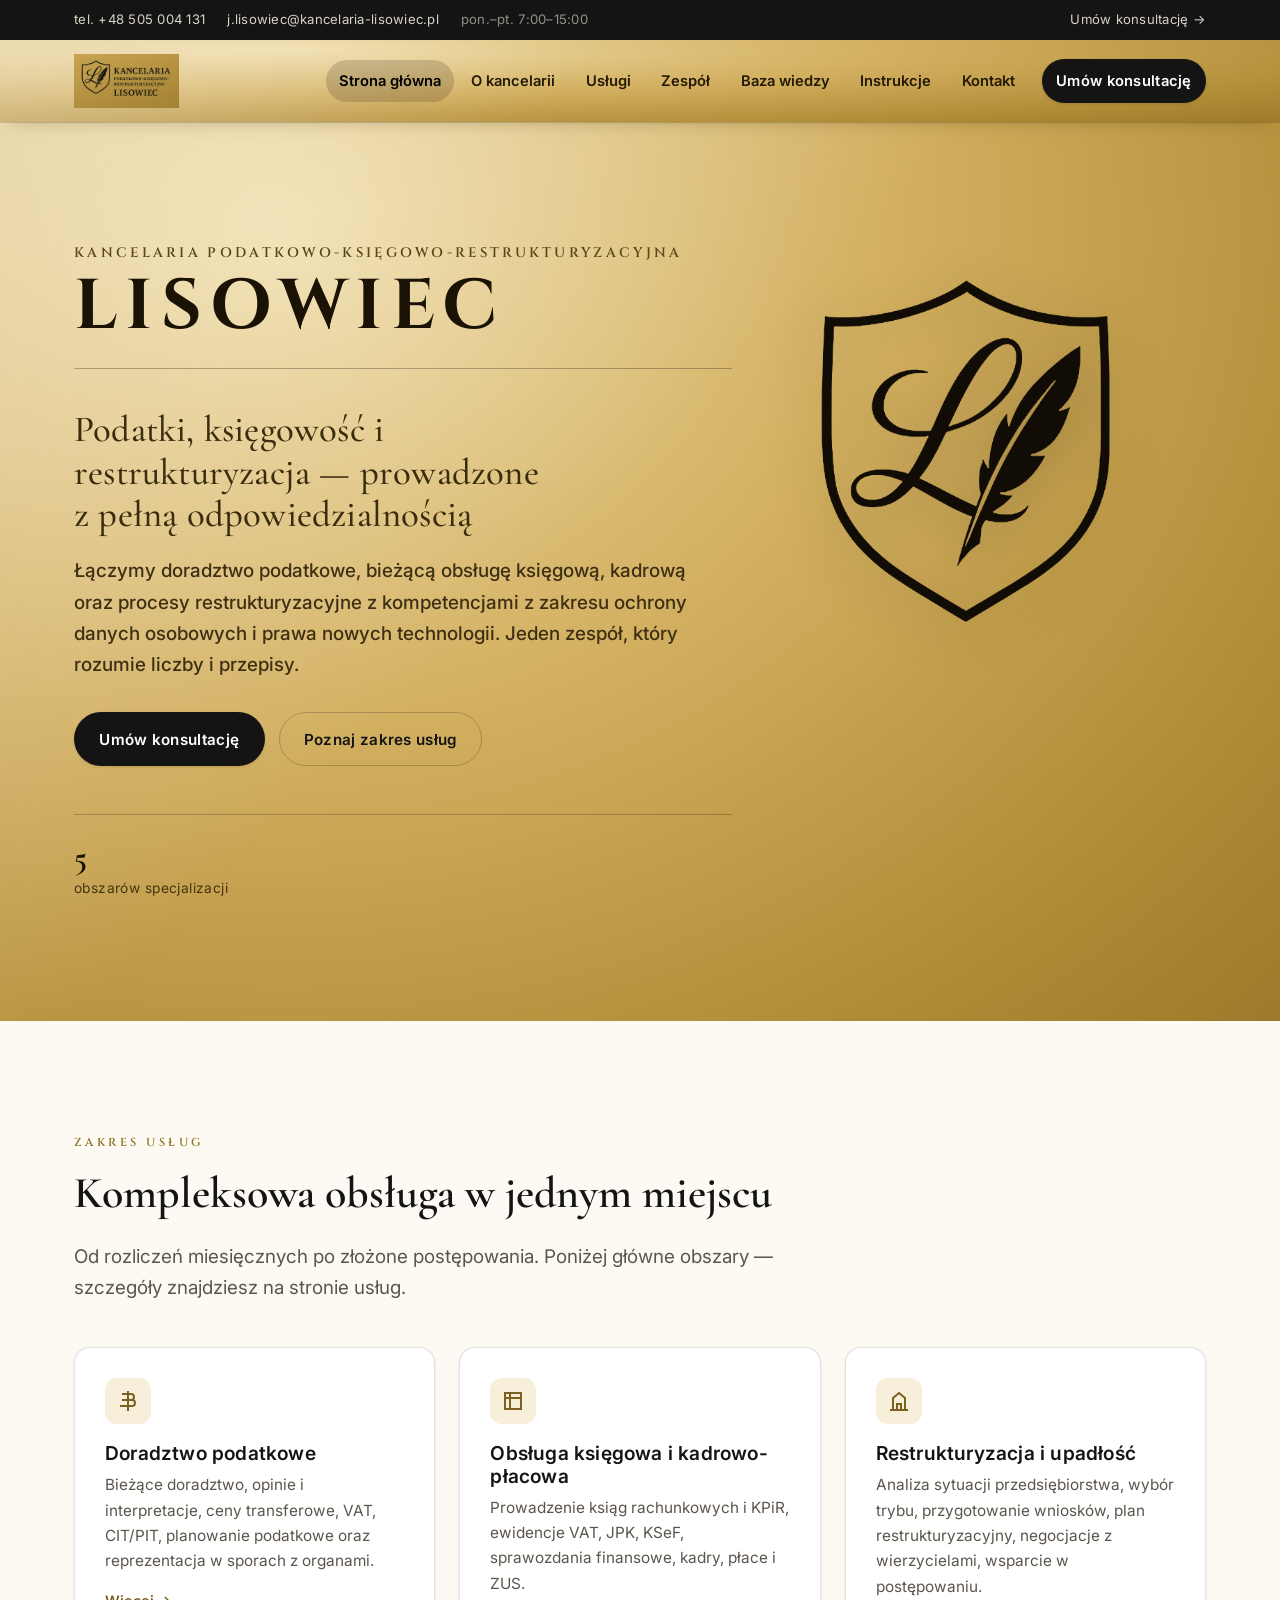
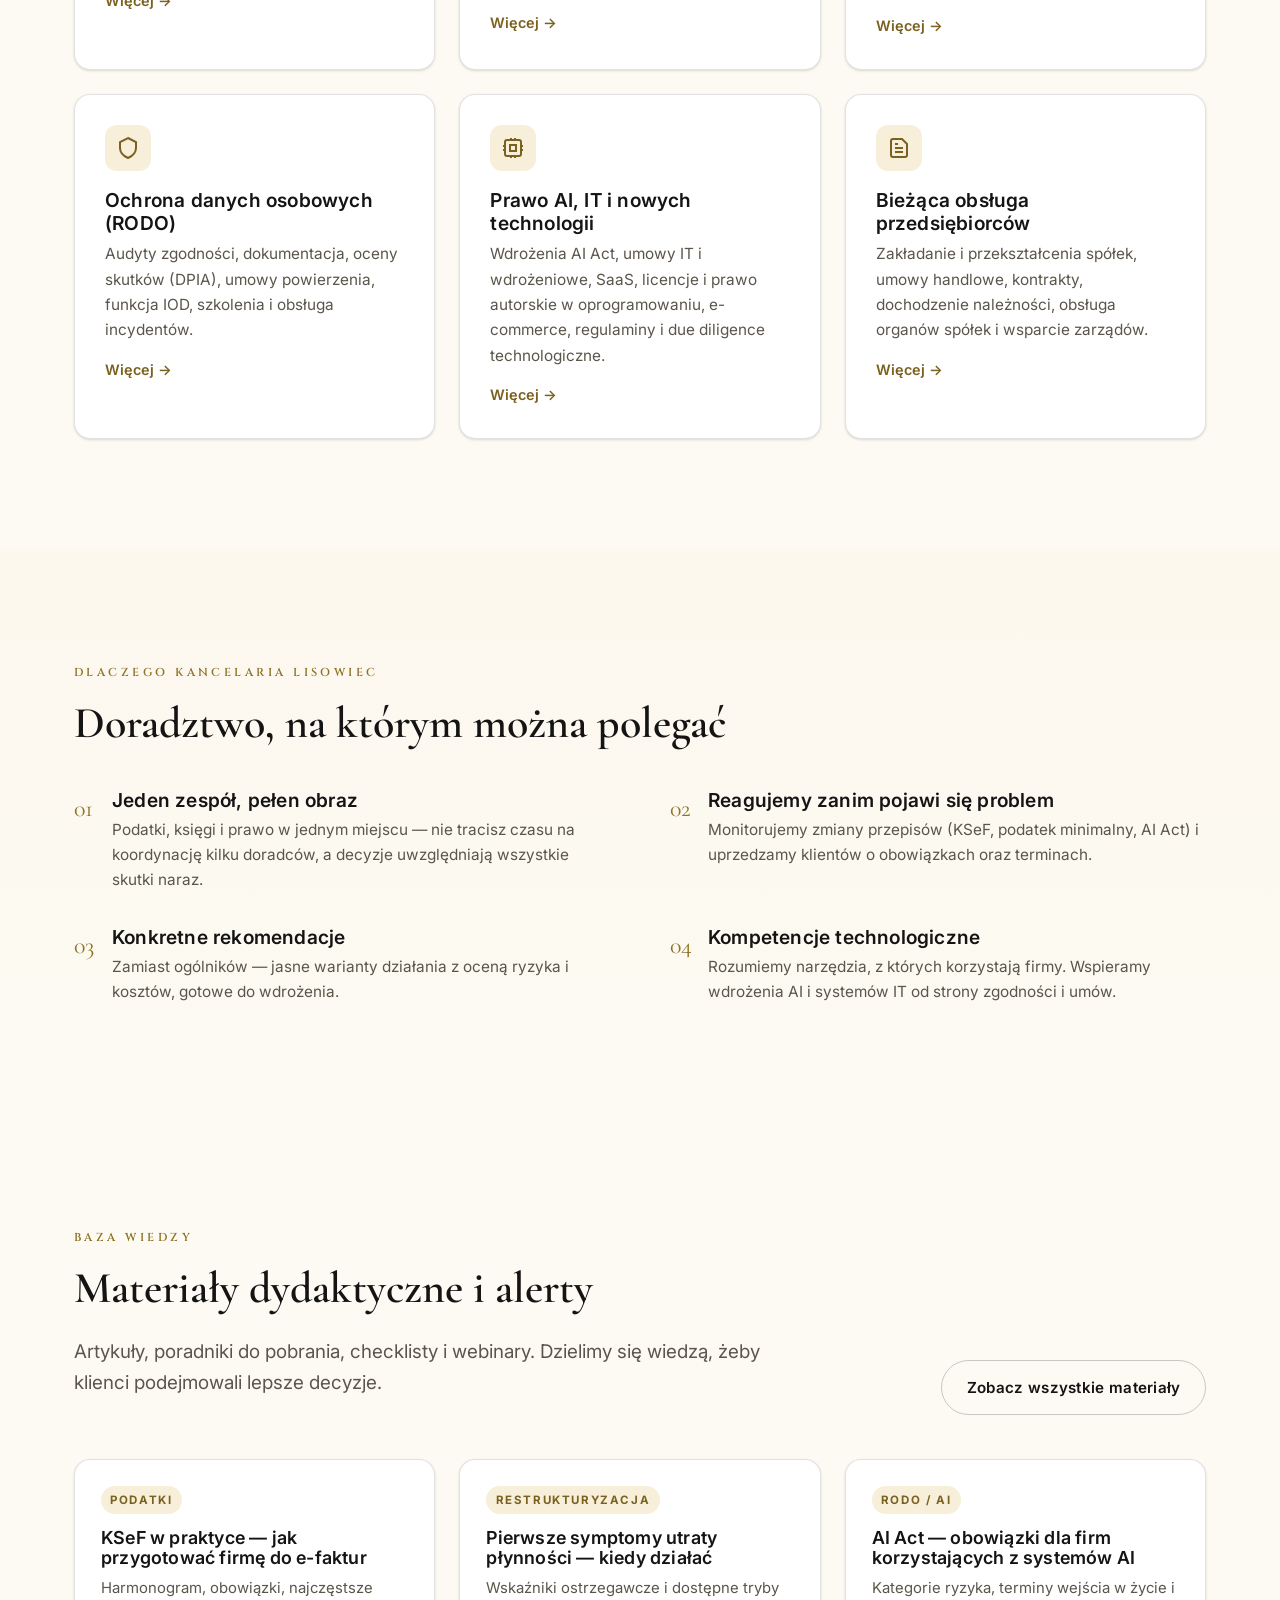
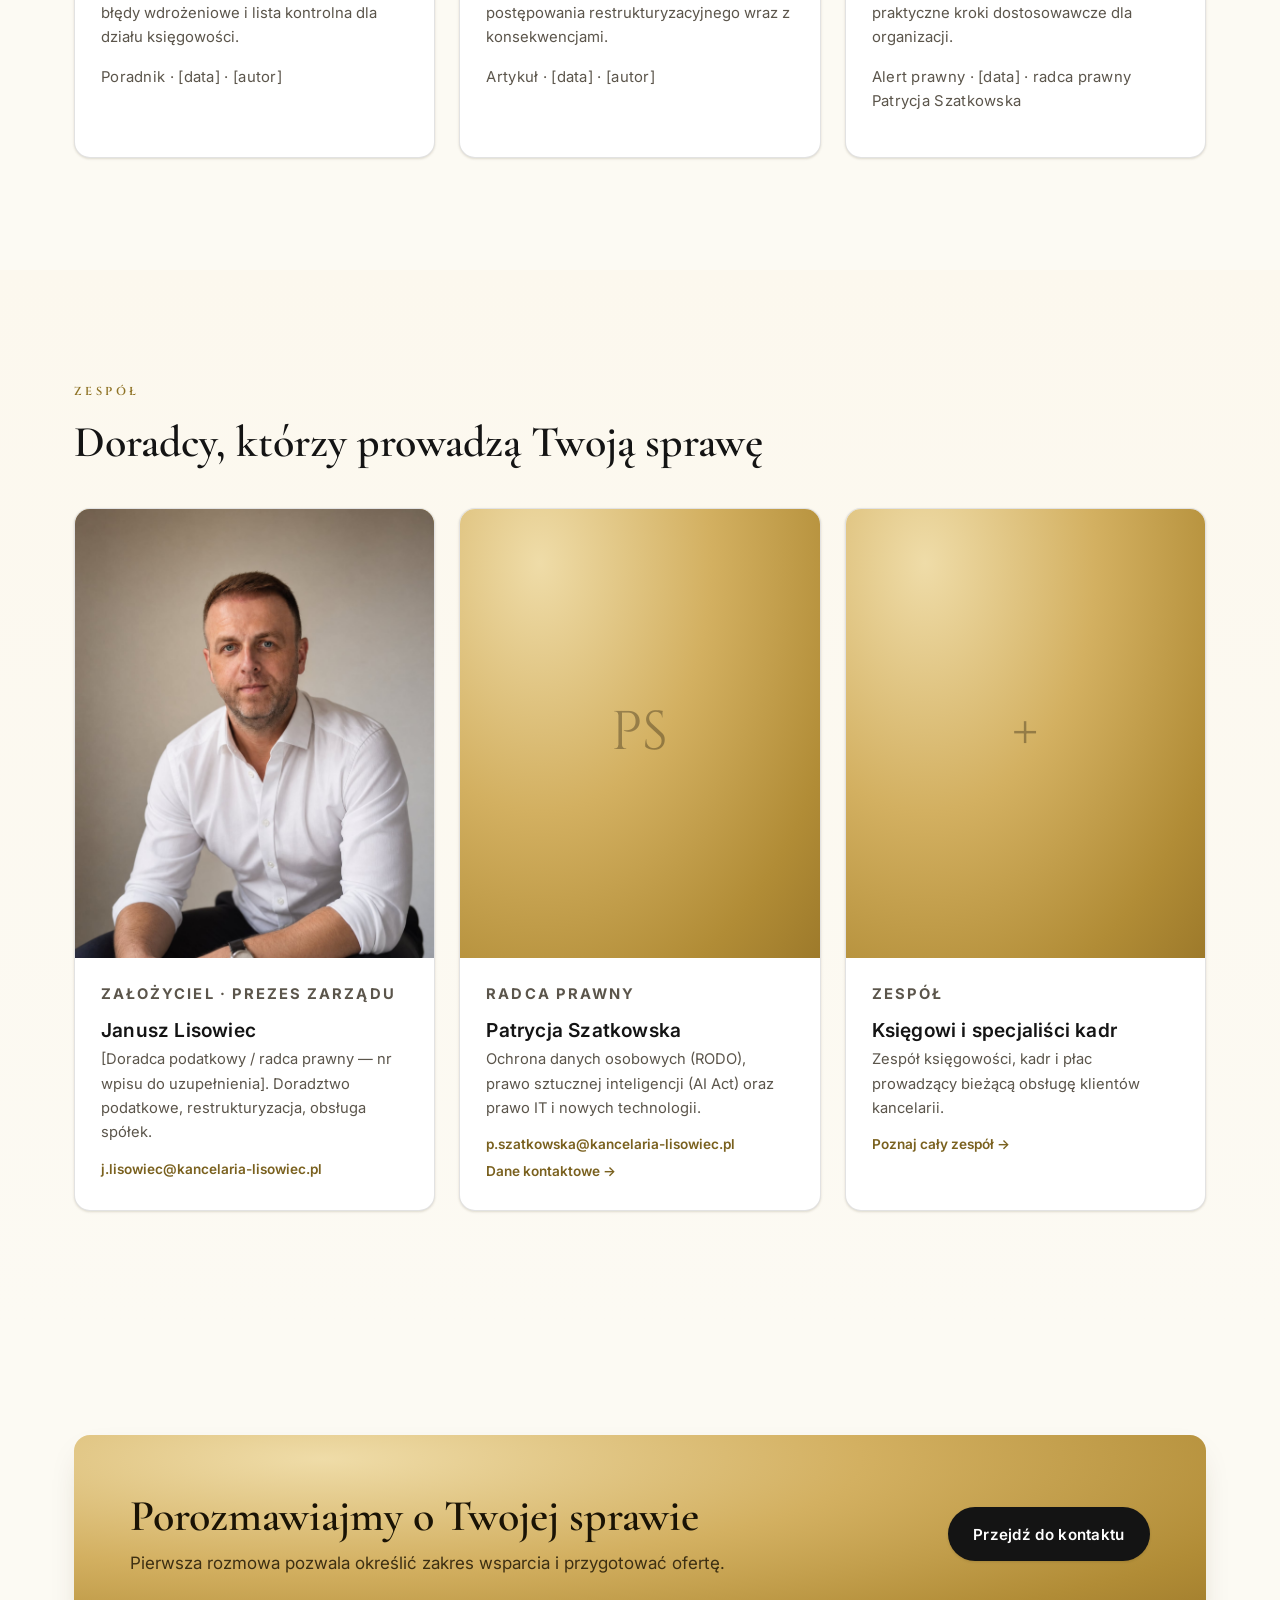
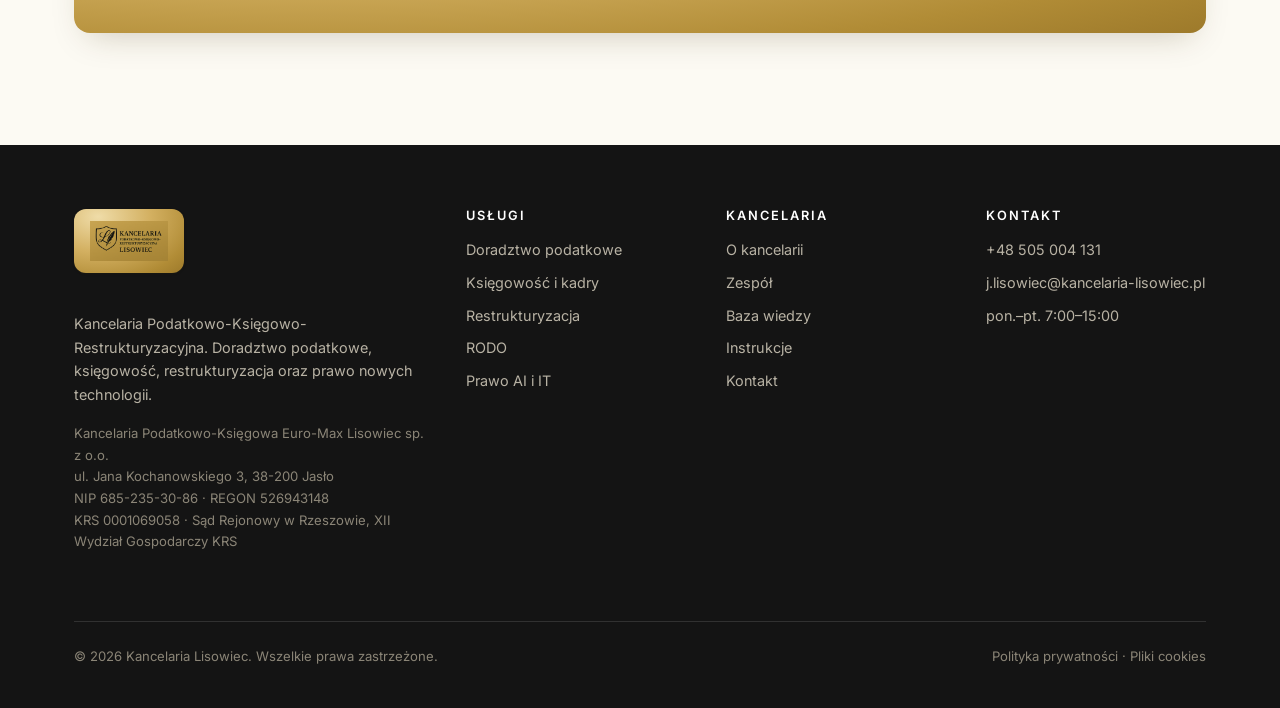
==== commit 56f2ee55: "Aktualizacja strony kancelarii Lisowiec - dane rejestrowe z KRS 0001069058 (Euro-Max Lisowiec sp. z " ====
--- a/index.html
+++ b/index.html
@@ -3,21 +3,8 @@
 <head>
 <meta charset="UTF-8">
 <meta name="viewport" content="width=device-width, initial-scale=1">
-<title>Kancelaria Podatkowo-Księgowo-Restrukturyzacyjna Lisowiec</title>
-<meta name="description" content="Doradztwo podatkowe, obsługa księgowa, restrukturyzacja oraz prawo nowych technologii (RODO, AI, IT). Kancelaria Lisowiec.">
-<meta name="theme-color" content="#B0902F">
-<link rel="canonical" href="https://jlisowiec-dev.github.io/moja-strona/">
-<meta property="og:type" content="website">
-<meta property="og:site_name" content="Kancelaria Lisowiec">
-<meta property="og:locale" content="pl_PL">
-<meta property="og:title" content="Kancelaria Podatkowo-Księgowo-Restrukturyzacyjna Lisowiec">
-<meta property="og:description" content="Doradztwo podatkowe, obsługa księgowa, restrukturyzacja oraz prawo nowych technologii (RODO, AI, IT). Kancelaria Lisowiec.">
-<meta property="og:url" content="https://jlisowiec-dev.github.io/moja-strona/">
-<meta property="og:image" content="https://jlisowiec-dev.github.io/moja-strona/assets/logo.png">
-<meta name="twitter:card" content="summary_large_image">
-<meta name="twitter:title" content="Kancelaria Podatkowo-Księgowo-Restrukturyzacyjna Lisowiec">
-<meta name="twitter:description" content="Doradztwo podatkowe, obsługa księgowa, restrukturyzacja oraz prawo nowych technologii (RODO, AI, IT). Kancelaria Lisowiec.">
-<meta name="twitter:image" content="https://jlisowiec-dev.github.io/moja-strona/assets/logo.png">
+<title>Kancelaria Lisowiec – doradztwo podatkowe i księgowość, Jasło</title>
+<meta name="description" content="Doradztwo podatkowe, księgowość i kadry, restrukturyzacja oraz RODO i prawo IT. Kancelaria Lisowiec w Jaśle – jeden zespół dla firm z Podkarpacia.">
 <link rel="preconnect" href="https://fonts.googleapis.com">
 <link rel="preconnect" href="https://fonts.gstatic.com" crossorigin>
 <link href="https://fonts.googleapis.com/css2?family=Cinzel:wght@500;600;700&family=Cormorant+Garamond:ital,wght@0,500;0,600;1,500&family=Inter:wght@400;500;600;700&display=swap" rel="stylesheet">
@@ -31,9 +18,9 @@
 <div class="topbar">
   <div class="container">
     <div class="topbar__meta">
-      <a href="tel:+48000000000">tel. [+48 000 000 000]</a>
-      <a href="mailto:kancelaria@kancelaria-lisowiec.pl">kancelaria@kancelaria-lisowiec.pl</a>
-      <span>pon.–pt. 9:00–17:00</span>
+      <a href="tel:+48505004131">tel. +48 505 004 131</a>
+      <a href="mailto:j.lisowiec@kancelaria-lisowiec.pl">j.lisowiec@kancelaria-lisowiec.pl</a>
+      <span>pon.–pt. 7:00–15:00</span>
     </div>
     <div class="topbar__meta">
       <a href="kontakt.html">Umów konsultację →</a>
@@ -58,6 +45,7 @@
       <a href="uslugi.html">Usługi</a>
       <a href="zespol.html">Zespół</a>
       <a href="baza-wiedzy.html">Baza wiedzy</a>
+      <a href="baza-instrukcji.html">Instrukcje</a>
       <a href="kontakt.html">Kontakt</a>
       <a class="btn btn--primary nav__cta" href="kontakt.html">Umów konsultację</a>
     </nav>
@@ -68,19 +56,23 @@
 
 <!-- ===== HERO ===== -->
 <section class="hero">
-  <div class="container">
-    <p class="eyebrow">Kancelaria Podatkowo-Księgowo-Restrukturyzacyjna</p>
-    <h1>Podatki, księgowość i restrukturyzacja — prowadzone z pełną odpowiedzialnością</h1>
-    <p class="lead">Łączymy doradztwo podatkowe, bieżącą obsługę księgową oraz procesy restrukturyzacyjne z kompetencjami z zakresu ochrony danych osobowych i prawa nowych technologii. Jeden zespół, który rozumie liczby i przepisy.</p>
-    <div class="hero__actions">
-      <a class="btn btn--primary" href="kontakt.html">Umów konsultację</a>
-      <a class="btn btn--ghost" href="uslugi.html">Poznaj zakres usług</a>
-    </div>
-    <div class="hero__stats">
-      <div class="hero__stat"><b>[XX]</b><span>lat doświadczenia</span></div>
-      <div class="hero__stat"><b>[XXX]</b><span>obsłużonych podmiotów</span></div>
-      <div class="hero__stat"><b>5</b><span>obszarów specjalizacji</span></div>
-    </div>
+  <div class="container hero__inner">
+    <div class="hero__text">
+      <div class="hero__brand">
+        <p class="hero__brand-pre">Kancelaria Podatkowo-Księgowo-Restrukturyzacyjna</p>
+        <p class="hero__brand-name">Lisowiec</p>
+      </div>
+      <h1>Podatki, księgowość i restrukturyzacja — prowadzone z pełną odpowiedzialnością</h1>
+      <p class="lead">Łączymy doradztwo podatkowe, bieżącą obsługę księgową, kadrową oraz procesy restrukturyzacyjne z kompetencjami z zakresu ochrony danych osobowych i prawa nowych technologii. Jeden zespół, który rozumie liczby i przepisy.</p>
+      <div class="hero__actions">
+        <a class="btn btn--primary" href="kontakt.html">Umów konsultację</a>
+        <a class="btn btn--ghost" href="uslugi.html">Poznaj zakres usług</a>
+      </div>
+      <div class="hero__stats">
+        <div class="hero__stat"><b>5</b><span>obszarów specjalizacji</span></div>
+      </div>
+    </div>
+    <img class="hero__crest" src="assets/herb.png" alt="Herb kancelarii Lisowiec" width="294" height="352">
   </div>
 </section>
 
@@ -180,7 +172,7 @@
           <span class="article-card__tag">RODO / AI</span>
           <h3>AI Act — obowiązki dla firm korzystających z systemów AI</h3>
           <p>Kategorie ryzyka, terminy wejścia w życie i praktyczne kroki dostosowawcze dla organizacji.</p>
-          <p class="article-card__meta">Alert prawny · [data] · r.pr. Patrycja Szatkowska</p>
+          <p class="article-card__meta">Alert prawny · [data] · radca prawny Patrycja Szatkowska</p>
         </div>
       </article>
     </div>
@@ -194,12 +186,12 @@
     <h2>Doradcy, którzy prowadzą Twoją sprawę</h2>
     <div class="grid grid--3" style="margin-top:40px">
       <article class="person">
-        <div class="person__photo"><span>L</span></div>
+        <div class="person__photo"><img src="assets/lisowiec.jpg" alt="Janusz Lisowiec — założyciel kancelarii" width="1529" height="2048"></div>
         <div class="person__body">
-          <p class="person__role">Założyciel kancelarii</p>
-          <h3>[Imię i nazwisko] Lisowiec</h3>
+          <p class="person__role">Założyciel · Prezes zarządu</p>
+          <h3>Janusz Lisowiec</h3>
           <p>[Doradca podatkowy / radca prawny — nr wpisu do uzupełnienia]. Doradztwo podatkowe, restrukturyzacja, obsługa spółek.</p>
-          <div class="person__contact"><a href="mailto:kancelaria@kancelaria-lisowiec.pl">kancelaria@kancelaria-lisowiec.pl</a></div>
+          <div class="person__contact"><a href="mailto:j.lisowiec@kancelaria-lisowiec.pl">j.lisowiec@kancelaria-lisowiec.pl</a></div>
         </div>
       </article>
       <article class="person">
@@ -247,13 +239,13 @@
   <div class="container">
     <div class="footer-grid">
       <div>
-        <p><span class="footer-logo"><img src="assets/logo.png" alt="Kancelaria Podatkowo-Księgowo-Restrukturyzacyjna Lisowiec" width="1024" height="527" loading="lazy"></span></p>
+        <p><span class="footer-logo"><img src="assets/logo.png" alt="Kancelaria Podatkowo-Księgowo-Restrukturyzacyjna Lisowiec" width="1024" height="527"></span></p>
         <p>Kancelaria Podatkowo-Księgowo-Restrukturyzacyjna. Doradztwo podatkowe, księgowość, restrukturyzacja oraz prawo nowych technologii.</p>
         <p style="font-size:.82rem;color:#8b8577">
-          [Nazwa podmiotu / forma prawna]<br>
-          [ul. Przykładowa 00, 00-000 Miasto]<br>
-          NIP [000-000-00-00] · REGON [000000000]<br>
-          [nr wpisu KRS / na listę doradców podatkowych / OIRP]
+          Kancelaria Podatkowo-Księgowa Euro-Max Lisowiec sp. z o.o.<br>
+          ul. Jana Kochanowskiego 3, 38-200 Jasło<br>
+          NIP 685-235-30-86 · REGON 526943148<br>
+          KRS 0001069058 · Sąd Rejonowy w Rzeszowie, XII Wydział Gospodarczy KRS
         </p>
       </div>
       <div>
@@ -272,15 +264,16 @@
           <li><a href="o-kancelarii.html">O kancelarii</a></li>
           <li><a href="zespol.html">Zespół</a></li>
           <li><a href="baza-wiedzy.html">Baza wiedzy</a></li>
+        <li><a href="baza-instrukcji.html">Instrukcje</a></li>
           <li><a href="kontakt.html">Kontakt</a></li>
         </ul>
       </div>
       <div>
         <h4>Kontakt</h4>
         <ul>
-          <li><a href="tel:+48000000000">[+48 000 000 000]</a></li>
-          <li><a href="mailto:kancelaria@kancelaria-lisowiec.pl">kancelaria@kancelaria-lisowiec.pl</a></li>
-          <li>pon.–pt. 9:00–17:00</li>
+          <li><a href="tel:+48505004131">+48 505 004 131</a></li>
+          <li><a href="mailto:j.lisowiec@kancelaria-lisowiec.pl">j.lisowiec@kancelaria-lisowiec.pl</a></li>
+          <li>pon.–pt. 7:00–15:00</li>
         </ul>
       </div>
     </div>
--- a/assets/style.css
+++ b/assets/style.css
@@ -126,6 +126,8 @@
 .nav a:hover{background:rgba(20,12,0,.09);color:#000}
 .nav a[aria-current="page"]{background:rgba(20,12,0,.16);color:#000}
 .nav__cta{margin-left:10px}
+.nav a.nav__cta,.nav a.nav__cta:hover{color:#fff}
+.nav a.nav__cta:hover{background:#000}
 
 .nav-toggle{display:none;background:none;border:1.5px solid rgba(20,12,0,.35);border-radius:10px;width:44px;height:44px;cursor:pointer;color:#1a1305}
 .nav-toggle svg{margin:auto}
@@ -135,12 +137,18 @@
 .hero::after{content:"";position:absolute;inset:0;background:var(--gold-sheen);pointer-events:none}
 .hero .container{position:relative;z-index:1;padding-top:clamp(64px,10vw,120px);padding-bottom:clamp(64px,10vw,120px)}
 .hero .eyebrow{color:#4a3912}
-.hero h1{color:#1a1305;max-width:16ch}
+.hero__brand{margin-bottom:clamp(22px,3.6vw,40px);padding-bottom:clamp(16px,2.6vw,26px);border-bottom:1px solid rgba(28,21,8,.3)}
+.hero__brand-pre{font-family:var(--font-display);text-transform:uppercase;letter-spacing:.24em;font-size:clamp(.68rem,1.3vw,.86rem);font-weight:600;color:#5a4718;margin:0 0 .5em}
+.hero__brand-name{font-family:var(--font-display);text-transform:uppercase;letter-spacing:.12em;font-weight:700;font-size:clamp(2.8rem,6.4vw,4.4rem);line-height:1;color:#1a1305;margin:0}
+.hero h1{color:#3a2d0e;max-width:26ch;font-size:clamp(1.55rem,3vw,2.3rem);font-weight:500;letter-spacing:.2px}
 .hero .lead{color:#3d2f12;font-weight:500;max-width:54ch}
 .hero__actions{display:flex;gap:14px;flex-wrap:wrap;margin-top:2rem}
 .hero__stats{display:flex;gap:40px;flex-wrap:wrap;margin-top:3rem;border-top:1px solid rgba(28,21,8,.25);padding-top:1.6rem}
 .hero__stat b{display:block;font-family:var(--font-serif);font-size:2rem;color:#1a1305;line-height:1}
 .hero__stat span{font-size:.86rem;color:#43340f;letter-spacing:.03em}
+.hero__inner{display:flex;align-items:center;gap:clamp(28px,6vw,80px)}
+.hero__text{flex:1 1 auto;min-width:0}
+.hero__crest{flex:0 0 auto;width:clamp(210px,24vw,320px);height:auto;align-self:flex-start;margin-top:clamp(6px,2vw,26px);margin-right:clamp(28px,7vw,104px);filter:drop-shadow(0 10px 26px rgba(28,21,8,.22))}
 
 /* ---------- siatki ---------- */
 .grid{display:grid;gap:24px}
@@ -177,6 +185,16 @@
 .article-card p{font-size:.93rem;color:var(--muted);margin-bottom:1em}
 .article-card__meta{font-size:.8rem;color:#8a8375;letter-spacing:.02em}
 
+/* ---------- instrukcje wideo ---------- */
+.instr{display:grid;grid-template-columns:minmax(0,1.15fr) 1fr;gap:38px;align-items:start;padding:40px 0;border-top:1px solid var(--line)}
+.instr:first-of-type{border-top:0;padding-top:0}
+.instr__media video{width:100%;aspect-ratio:16/9;display:block;background:#000;border-radius:var(--radius);box-shadow:var(--shadow-sm)}
+.instr__body h2{font-size:clamp(1.35rem,2.5vw,1.85rem);margin:.4em 0 .3em}
+.instr__body>p{font-size:.95rem;color:var(--muted);margin-bottom:.6em}
+.instr__steps{margin:.8em 0 0;padding-left:1.25em}
+.instr__steps li{margin-bottom:.5em;font-size:.93rem;color:var(--muted)}
+@media (max-width:820px){.instr{grid-template-columns:1fr;gap:20px;padding:32px 0}}
+
 .filter-bar{display:flex;gap:10px;flex-wrap:wrap;margin-bottom:36px}
 .filter-bar button{
   padding:.55em 1.1em;border-radius:999px;border:1.5px solid var(--line-strong);
@@ -189,12 +207,22 @@
 .person{background:var(--white);border:1px solid var(--line);border-radius:var(--radius);overflow:hidden;box-shadow:var(--shadow-sm)}
 .person__photo{aspect-ratio:4/5;background:var(--gold-gradient);position:relative;display:flex;align-items:flex-end;justify-content:center}
 .person__photo span{font-family:var(--font-display);font-size:3.4rem;color:rgba(28,21,8,.35);position:absolute;top:50%;left:50%;transform:translate(-50%,-50%)}
+.person__photo img{position:absolute;inset:0;width:100%;height:100%;object-fit:cover;object-position:50% 12%}
 .person__body{padding:24px 26px 28px}
 .person__role{font-size:.78rem;letter-spacing:.14em;text-transform:uppercase;color:var(--gold-800);font-weight:700;margin-bottom:8px}
 .person h3{margin-bottom:.3em}
 .person p{font-size:.92rem;color:var(--muted);margin-bottom:.9em}
 .person__contact{font-size:.85rem;display:flex;flex-direction:column;gap:4px}
 .person__contact a{color:var(--gold-800);font-weight:600}
+.lead-card{display:grid;grid-template-columns:320px 1fr;background:var(--white);border:1px solid var(--line);border-radius:var(--radius);overflow:hidden;box-shadow:var(--shadow-sm);max-width:900px;margin-inline:auto}
+.lead-card + .lead-card{margin-top:28px}
+.lead-card__photo{position:relative;min-height:380px;background:var(--gold-gradient)}
+.lead-card__photo img{position:absolute;inset:0;width:100%;height:100%;object-fit:cover;object-position:50% 10%}
+.lead-card__photo span{position:absolute;inset:0;display:flex;align-items:center;justify-content:center;font-family:var(--font-display);font-size:3.6rem;letter-spacing:.06em;color:rgba(28,21,8,.42)}
+.lead-card__body{padding:36px 38px;align-self:center}
+.lead-card__body h3{margin-bottom:.35em}
+.lead-card__body>p{font-size:.96rem;color:var(--muted);margin-bottom:1em}
+@media (max-width:640px){.lead-card{grid-template-columns:1fr}.lead-card__photo{min-height:340px}}
 
 /* ---------- karta kontaktowa wyróżniona ---------- */
 .spec-card{
@@ -279,6 +307,8 @@
   .footer-grid{grid-template-columns:1fr 1fr}
   .spec-card{grid-template-columns:1fr}
   .brand__logo{height:44px}
+  .hero__inner{flex-direction:column;align-items:flex-start}
+  .hero__crest{width:min(230px,58%);margin-top:4px;margin-right:0}
   .site-header .container{min-height:70px}
   .nav{
     position:fixed;inset:70px 0 auto 0;flex-direction:column;align-items:stretch;
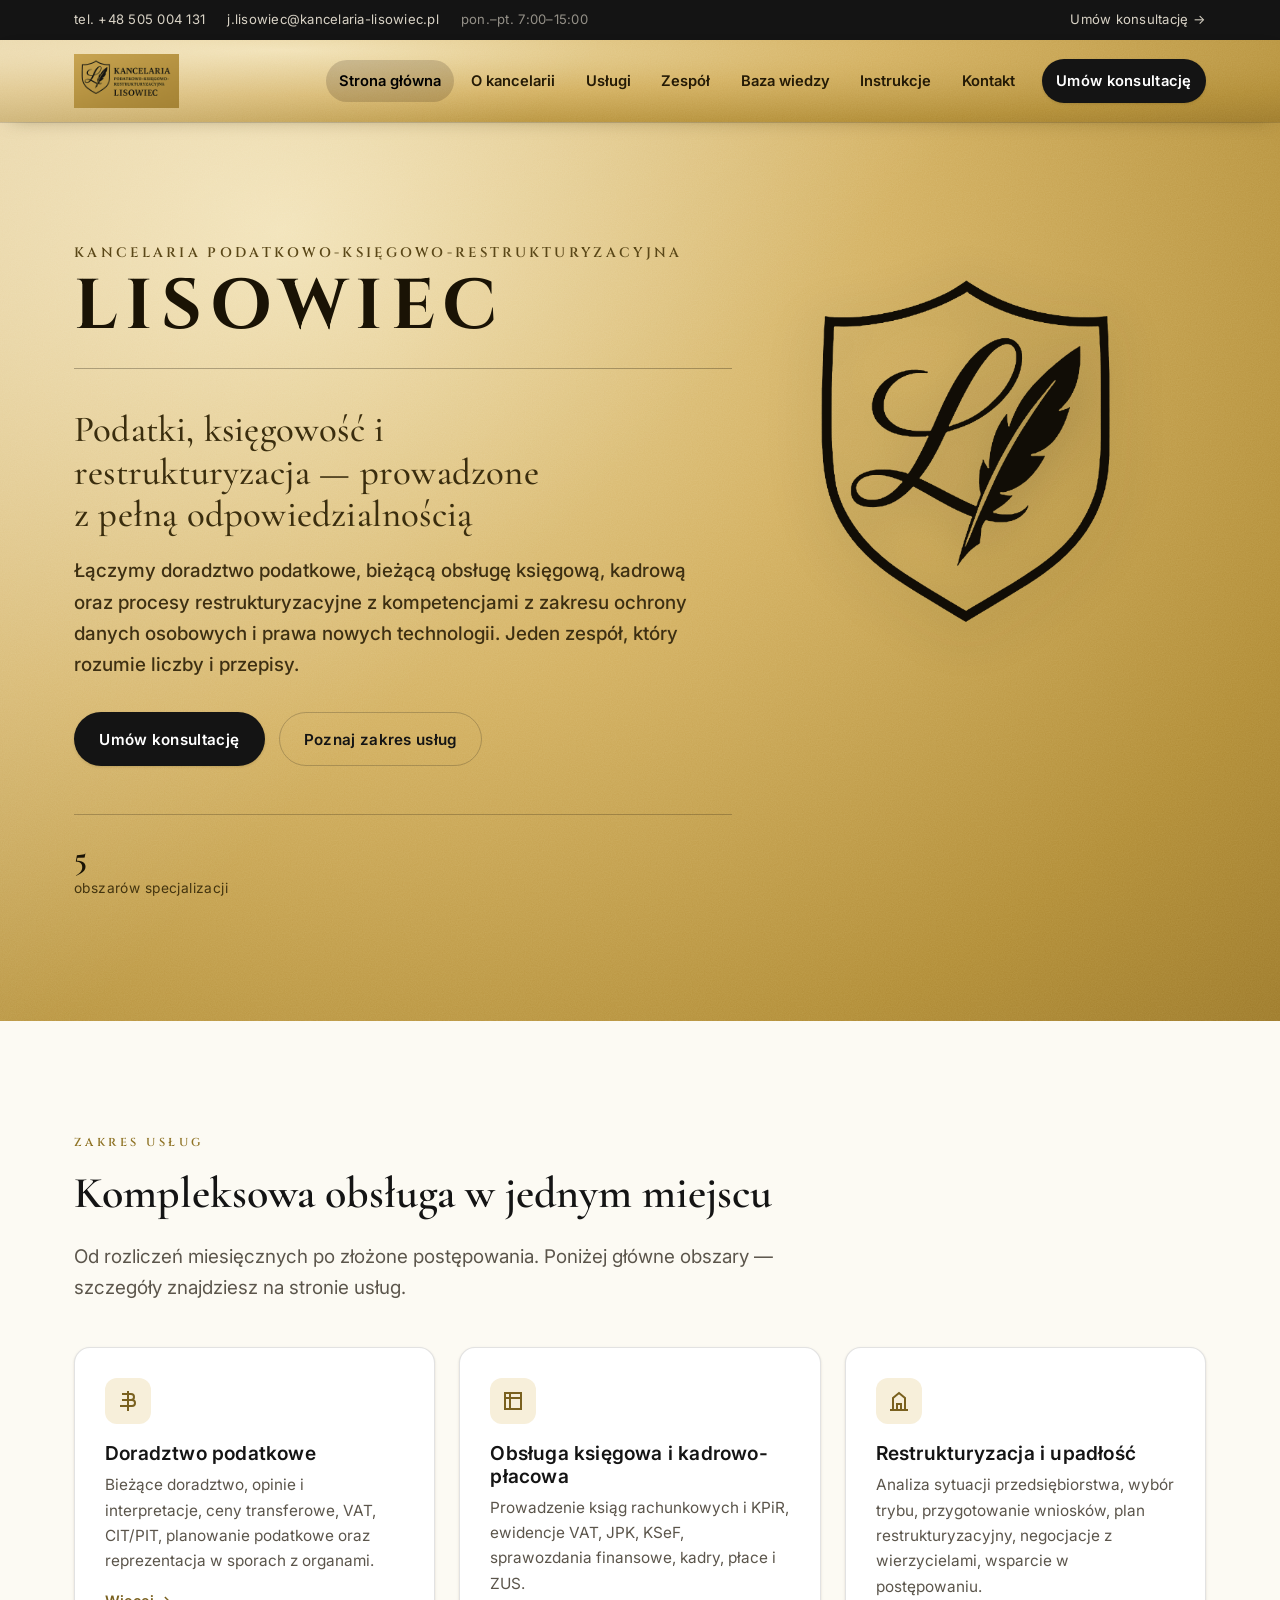
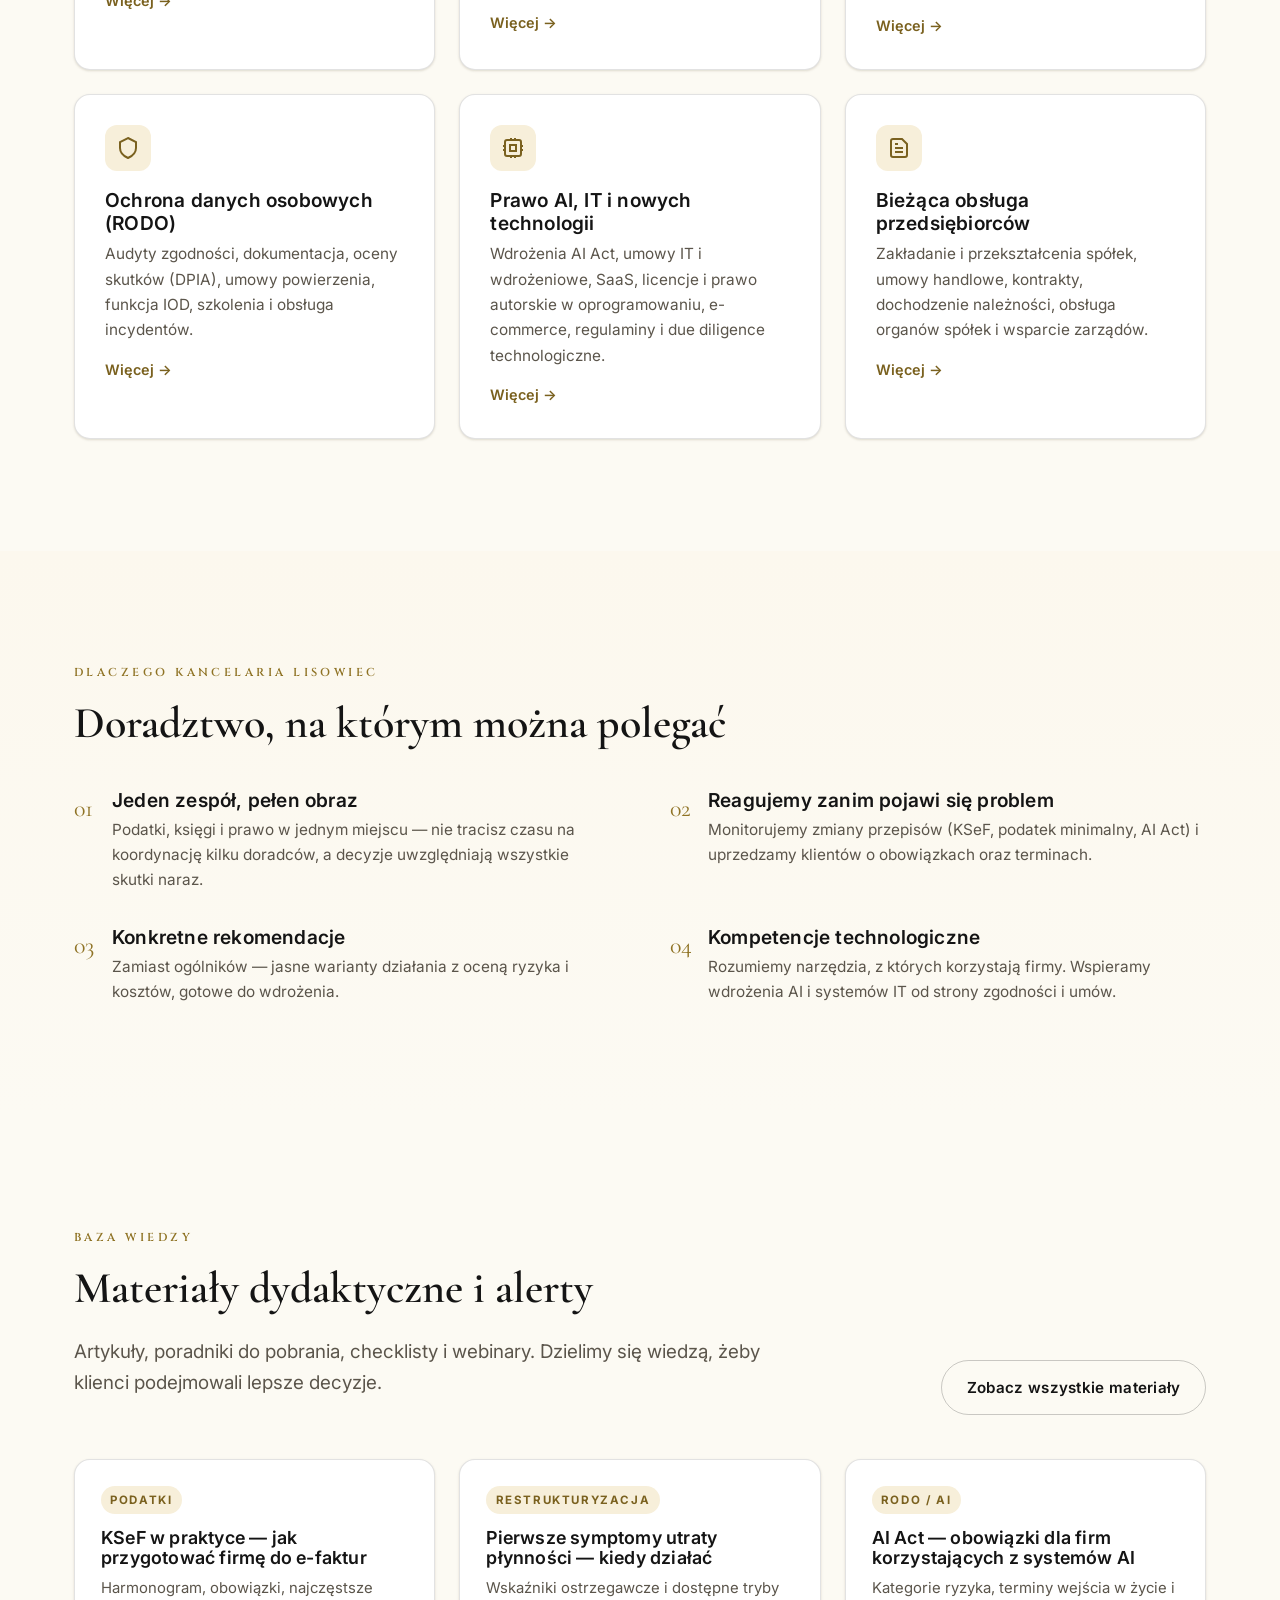
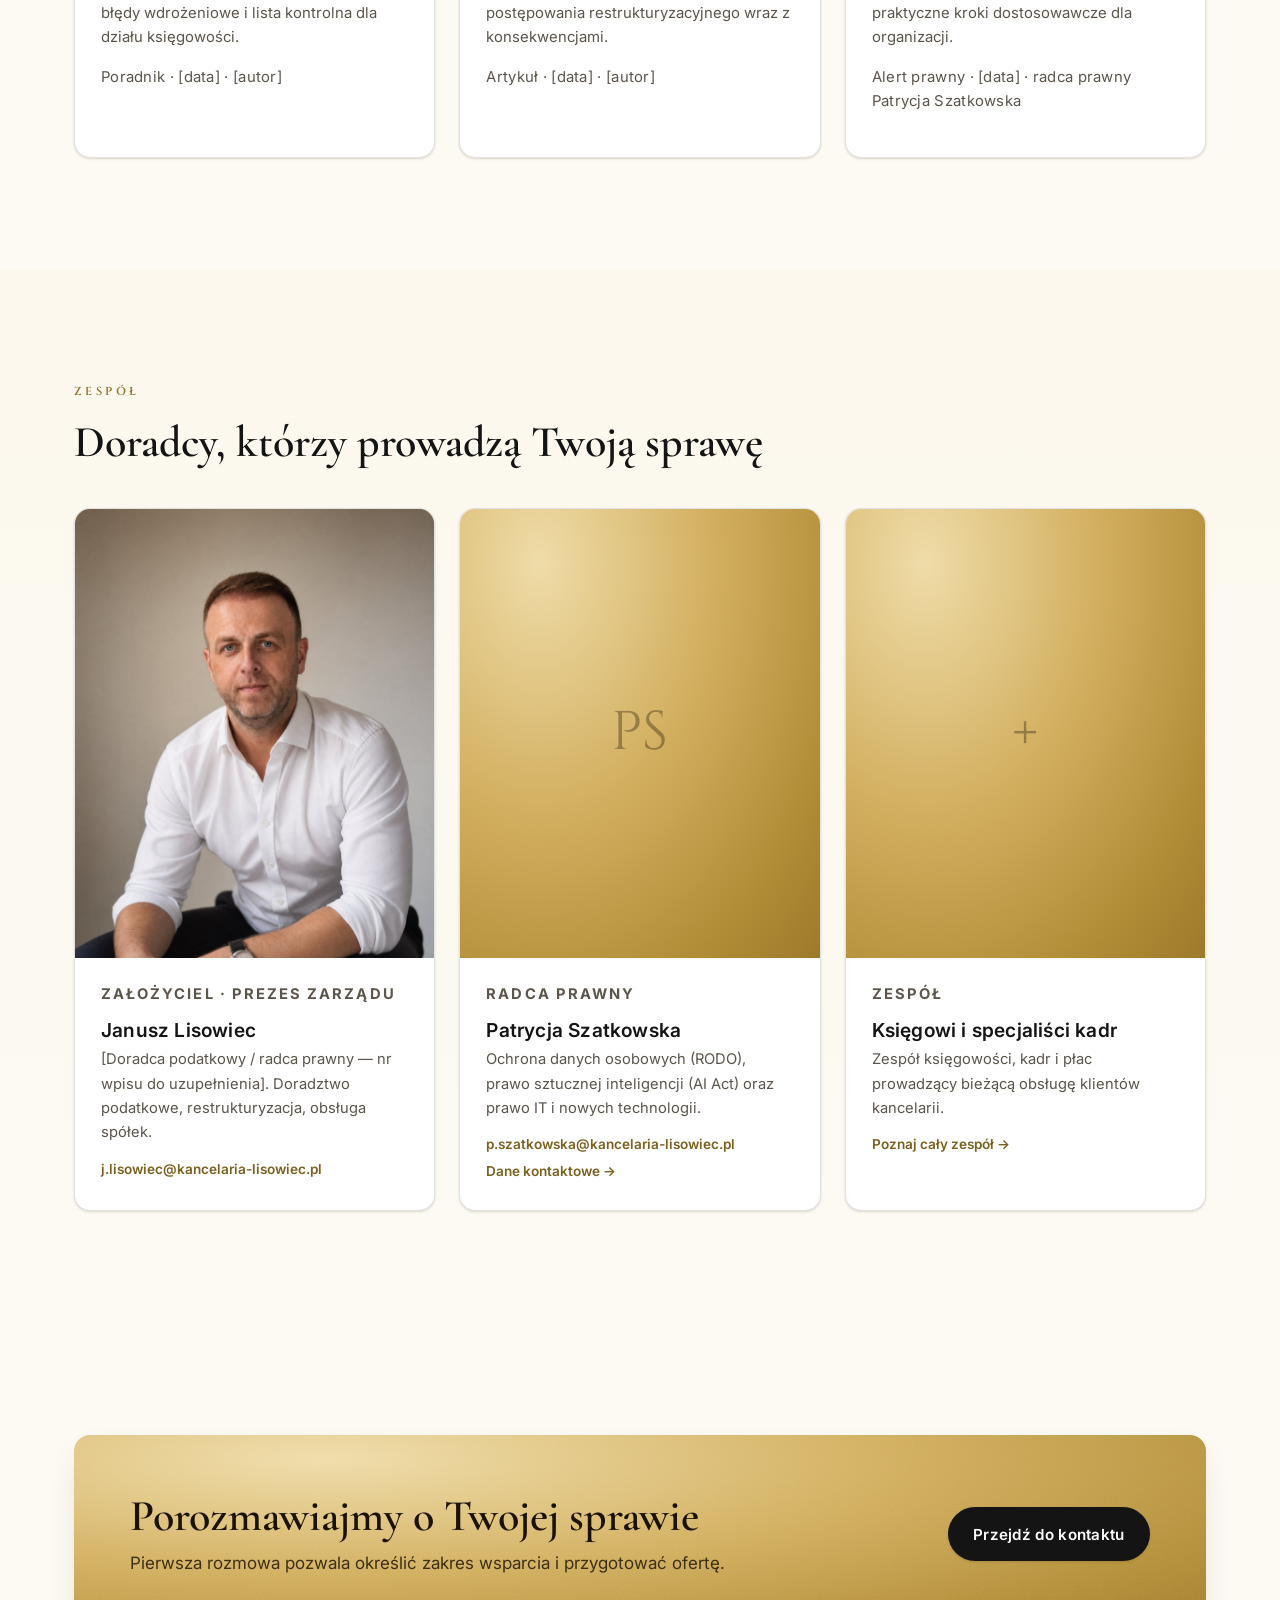
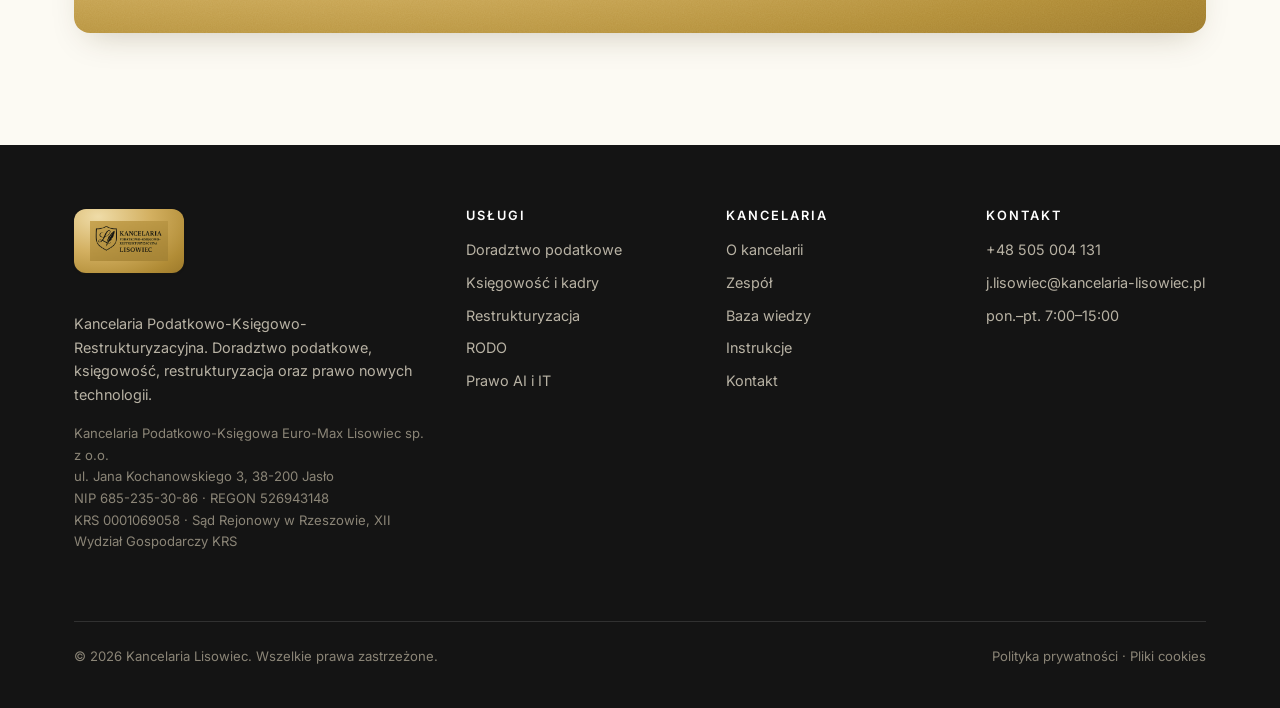
==== commit 067a839b: "Przeniesienie z repo: robots/sitemap/404, Open Graph, tekstura zlota - 404.html odtworzone na aktual" ====
--- a/index.html
+++ b/index.html
@@ -5,6 +5,19 @@
 <meta name="viewport" content="width=device-width, initial-scale=1">
 <title>Kancelaria Lisowiec – doradztwo podatkowe i księgowość, Jasło</title>
 <meta name="description" content="Doradztwo podatkowe, księgowość i kadry, restrukturyzacja oraz RODO i prawo IT. Kancelaria Lisowiec w Jaśle – jeden zespół dla firm z Podkarpacia.">
+<meta name="theme-color" content="#B0902F">
+<link rel="canonical" href="https://kancelaria-lisowiec.pl/">
+<meta property="og:type" content="website">
+<meta property="og:site_name" content="Kancelaria Lisowiec">
+<meta property="og:locale" content="pl_PL">
+<meta property="og:title" content="Kancelaria Lisowiec – doradztwo podatkowe i księgowość, Jasło">
+<meta property="og:description" content="Doradztwo podatkowe, księgowość i kadry, restrukturyzacja oraz RODO i prawo IT. Kancelaria Lisowiec w Jaśle – jeden zespół dla firm z Podkarpacia.">
+<meta property="og:url" content="https://kancelaria-lisowiec.pl/">
+<meta property="og:image" content="https://kancelaria-lisowiec.pl/assets/logo.png">
+<meta name="twitter:card" content="summary_large_image">
+<meta name="twitter:title" content="Kancelaria Lisowiec – doradztwo podatkowe i księgowość, Jasło">
+<meta name="twitter:description" content="Doradztwo podatkowe, księgowość i kadry, restrukturyzacja oraz RODO i prawo IT. Kancelaria Lisowiec w Jaśle – jeden zespół dla firm z Podkarpacia.">
+<meta name="twitter:image" content="https://kancelaria-lisowiec.pl/assets/logo.png">
 <link rel="preconnect" href="https://fonts.googleapis.com">
 <link rel="preconnect" href="https://fonts.gstatic.com" crossorigin>
 <link href="https://fonts.googleapis.com/css2?family=Cinzel:wght@500;600;700&family=Cormorant+Garamond:ital,wght@0,500;0,600;1,500&family=Inter:wght@400;500;600;700&display=swap" rel="stylesheet">
--- a/assets/style.css
+++ b/assets/style.css
@@ -39,6 +39,7 @@
 
   --gold-gradient:radial-gradient(125% 145% at 22% 12%,#EFDCA8 0%,#D3B061 38%,#B18C36 70%,#8E6C22 100%);
   --gold-sheen:linear-gradient(135deg,rgba(255,255,255,.35),rgba(255,255,255,0) 45%);
+  --gold-grain:url("data:image/svg+xml,%3Csvg xmlns='http://www.w3.org/2000/svg' width='180' height='180'%3E%3Cfilter id='n'%3E%3CfeTurbulence type='fractalNoise' baseFrequency='0.85' numOctaves='2' stitchTiles='stitch' result='noise'/%3E%3CfeColorMatrix in='noise' type='matrix' values='0 0 0 0 1  0 0 0 0 0.96  0 0 0 0 0.86  0 0 0 0.5 0'/%3E%3C/filter%3E%3Crect width='100%25' height='100%25' filter='url(%23n)'/%3E%3C/svg%3E");
 }
 
 *,*::before,*::after{box-sizing:border-box}
@@ -112,6 +113,7 @@
 
 /* ---------- nagłówek / nawigacja ---------- */
 .site-header{position:sticky;top:0;z-index:50;background:var(--gold-gradient);box-shadow:0 1px 0 rgba(0,0,0,.14),0 6px 20px -12px rgba(60,45,10,.5)}
+.site-header::before{content:"";position:absolute;inset:0;background-image:var(--gold-grain);mix-blend-mode:soft-light;opacity:.5;pointer-events:none}
 .site-header::after{content:"";position:absolute;inset:0;background:var(--gold-sheen);pointer-events:none}
 .site-header .container{position:relative;z-index:1;display:flex;align-items:center;justify-content:space-between;min-height:82px;gap:24px}
 
@@ -134,6 +136,7 @@
 
 /* ---------- hero ---------- */
 .hero{position:relative;overflow:hidden;background:var(--gold-gradient);color:#1c1508}
+.hero::before{content:"";position:absolute;inset:0;background-image:var(--gold-grain);mix-blend-mode:soft-light;opacity:.55;pointer-events:none}
 .hero::after{content:"";position:absolute;inset:0;background:var(--gold-sheen);pointer-events:none}
 .hero .container{position:relative;z-index:1;padding-top:clamp(64px,10vw,120px);padding-bottom:clamp(64px,10vw,120px)}
 .hero .eyebrow{color:#4a3912}
@@ -158,12 +161,16 @@
 
 /* ---------- karty usług ---------- */
 .card{
+  position:relative;overflow:hidden;
   background:var(--white);border:1px solid var(--line);border-radius:var(--radius);
   padding:30px;box-shadow:var(--shadow-sm);
   transition:transform .18s ease,box-shadow .18s ease,border-color .18s ease;
 }
+.card::before{content:"";position:absolute;top:0;left:0;right:0;height:3px;background:var(--gold-gradient);transform:scaleX(0);transform-origin:left;transition:transform .28s ease}
 .card:hover{transform:translateY(-4px);box-shadow:var(--shadow-md);border-color:var(--gold-300)}
-.card__icon{width:46px;height:46px;border-radius:12px;background:var(--gold-100);color:var(--gold-800);display:flex;align-items:center;justify-content:center;margin-bottom:18px}
+.card:hover::before{transform:scaleX(1)}
+.card__icon{width:46px;height:46px;border-radius:12px;background:var(--gold-100);color:var(--gold-800);display:flex;align-items:center;justify-content:center;margin-bottom:18px;transition:background .2s ease,color .2s ease}
+.card:hover .card__icon{background:var(--gold-gradient);color:#2c2109}
 .card__icon svg{width:24px;height:24px}
 .card h3{margin-bottom:.4em}
 .card p{font-size:.96rem;color:var(--muted);margin-bottom:.8em}
@@ -177,8 +184,10 @@
 .feature p{color:var(--muted);font-size:.96rem;margin:0}
 
 /* ---------- baza wiedzy ---------- */
-.article-card{display:flex;flex-direction:column;background:var(--white);border:1px solid var(--line);border-radius:var(--radius);overflow:hidden;box-shadow:var(--shadow-sm);transition:transform .18s ease,box-shadow .18s ease}
+.article-card{position:relative;display:flex;flex-direction:column;background:var(--white);border:1px solid var(--line);border-radius:var(--radius);overflow:hidden;box-shadow:var(--shadow-sm);transition:transform .18s ease,box-shadow .18s ease}
+.article-card::before{content:"";position:absolute;top:0;left:0;right:0;height:3px;background:var(--gold-gradient);transform:scaleX(0);transform-origin:left;transition:transform .28s ease;z-index:1}
 .article-card:hover{transform:translateY(-4px);box-shadow:var(--shadow-md)}
+.article-card:hover::before{transform:scaleX(1)}
 .article-card__body{padding:24px 26px 28px}
 .article-card__tag{display:inline-block;font-size:.72rem;letter-spacing:.14em;text-transform:uppercase;font-weight:700;color:var(--gold-800);background:var(--gold-100);padding:.35em .8em;border-radius:999px;margin-bottom:14px}
 .article-card h3{font-size:1.12rem;margin-bottom:.4em}
@@ -230,7 +239,9 @@
   background:var(--white);border:1px solid var(--gold-300);border-radius:var(--radius);
   overflow:hidden;box-shadow:var(--shadow-md);
 }
-.spec-card__aside{background:var(--gold-gradient);color:#1c1508;padding:40px}
+.spec-card__aside{position:relative;overflow:hidden;background:var(--gold-gradient);color:#1c1508;padding:40px}
+.spec-card__aside::before{content:"";position:absolute;inset:0;background-image:var(--gold-grain);mix-blend-mode:soft-light;opacity:.5;pointer-events:none}
+.spec-card__aside>*{position:relative;z-index:1}
 .spec-card__aside .eyebrow{color:#4a3912}
 .spec-card__aside h3{color:#1a1305;font-family:var(--font-serif);font-size:1.7rem}
 .spec-card__tags{display:flex;flex-wrap:wrap;gap:8px;margin-top:18px}
@@ -264,7 +275,9 @@
 .info-list span{font-size:.95rem;color:var(--muted)}
 
 /* ---------- pasek CTA ---------- */
-.cta-band{background:var(--gold-gradient);color:#1c1508;border-radius:var(--radius);padding:clamp(34px,5vw,56px);display:flex;align-items:center;justify-content:space-between;gap:28px;flex-wrap:wrap;box-shadow:var(--shadow-md)}
+.cta-band{position:relative;overflow:hidden;background:var(--gold-gradient);color:#1c1508;border-radius:var(--radius);padding:clamp(34px,5vw,56px);display:flex;align-items:center;justify-content:space-between;gap:28px;flex-wrap:wrap;box-shadow:var(--shadow-md)}
+.cta-band::before{content:"";position:absolute;inset:0;background-image:var(--gold-grain);mix-blend-mode:soft-light;opacity:.5;pointer-events:none}
+.cta-band>*{position:relative;z-index:1}
 .cta-band h2{color:#1a1305;margin:0}
 .cta-band p{color:#3d2f12;margin:.4em 0 0}
 
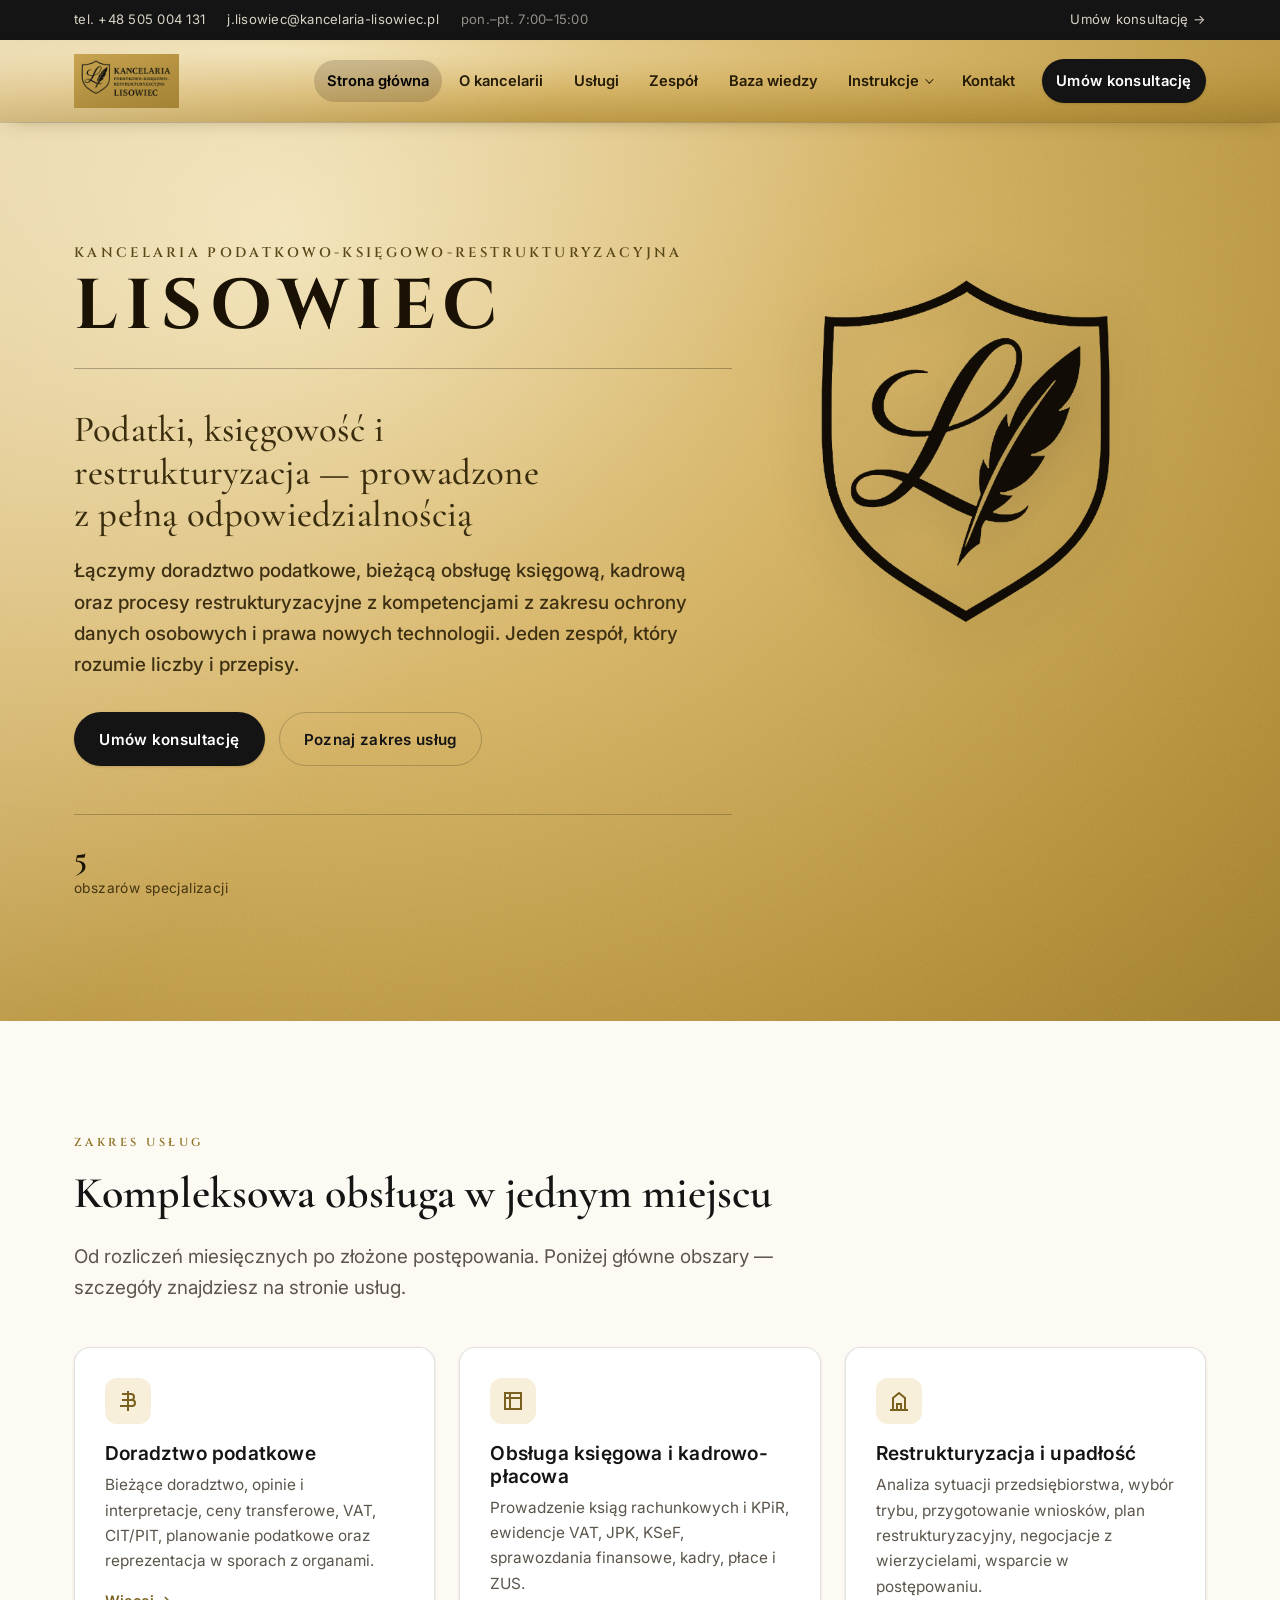
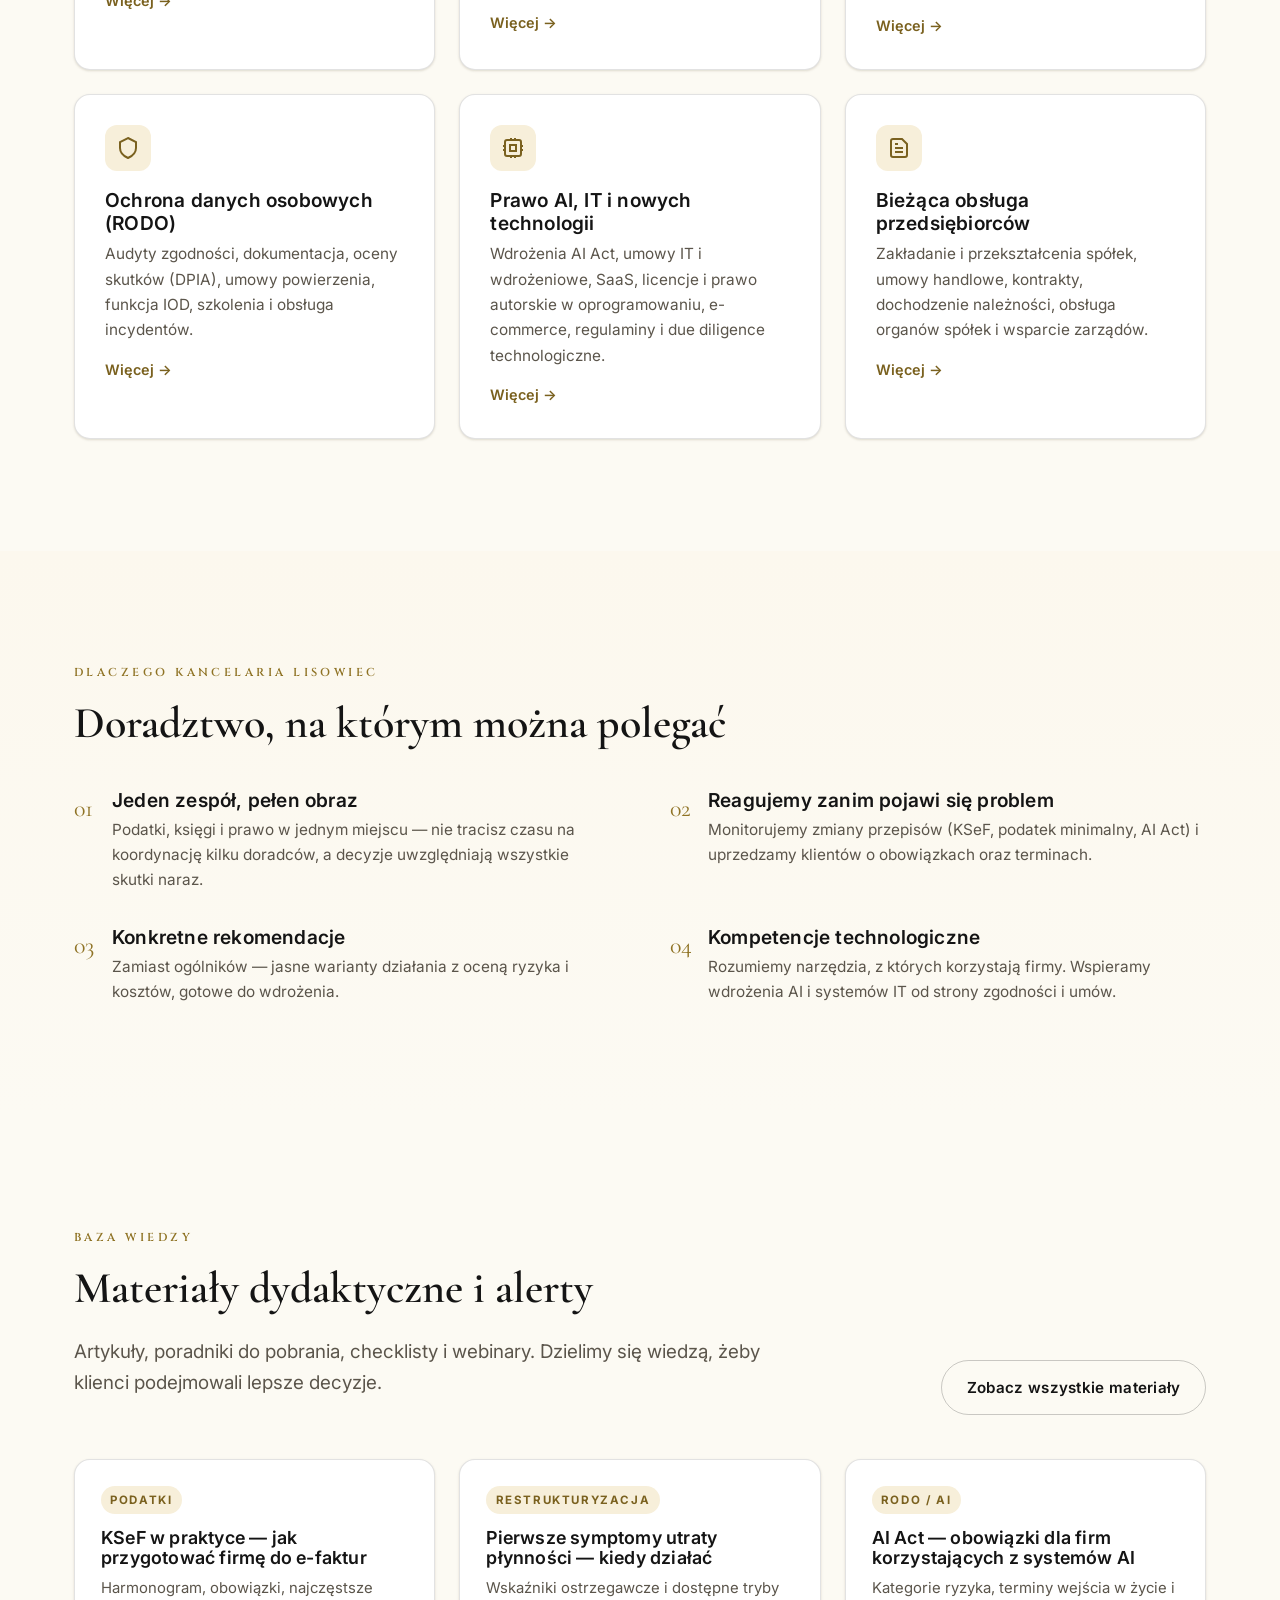
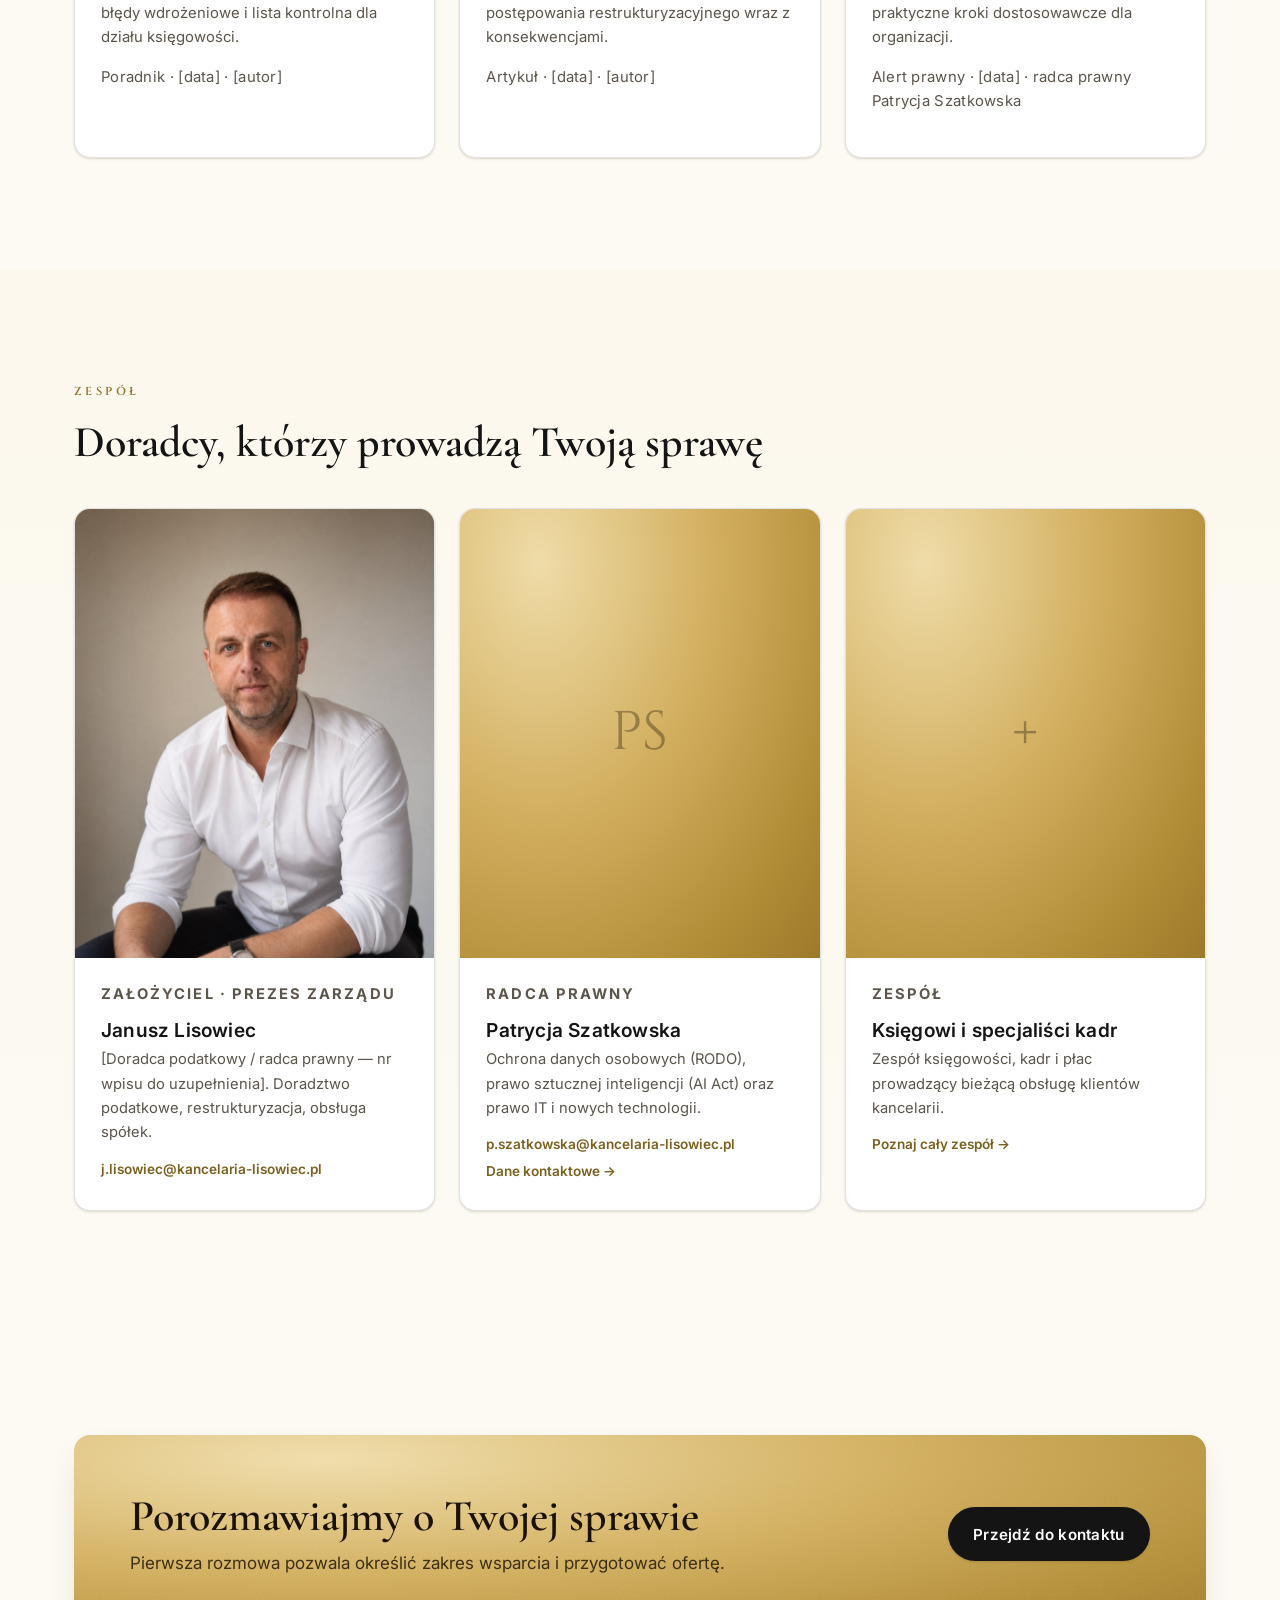
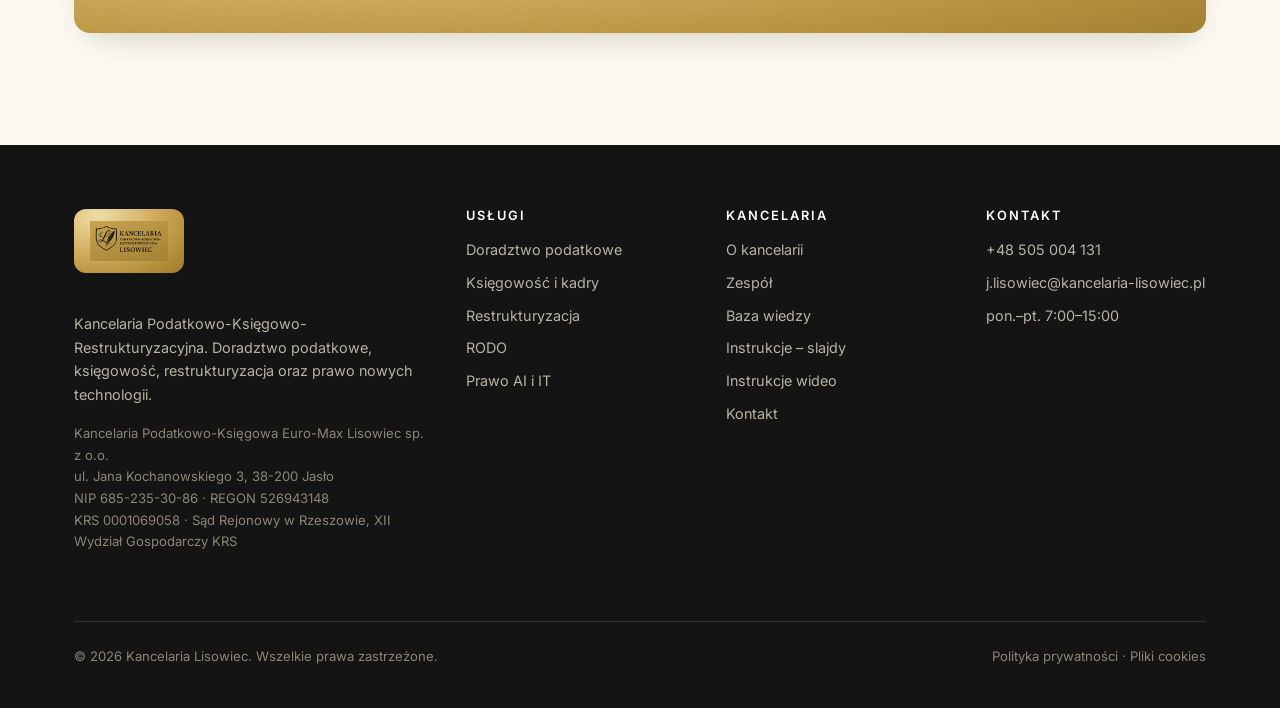
==== commit 97311ebe: "Podział zakładki Instrukcje na "slajdy" (PDF) i "wideo" - menu "Instrukcje" staje się rozwijane: poz" ====
--- a/index.html
+++ b/index.html
@@ -58,7 +58,13 @@
       <a href="uslugi.html">Usługi</a>
       <a href="zespol.html">Zespół</a>
       <a href="baza-wiedzy.html">Baza wiedzy</a>
-      <a href="baza-instrukcji.html">Instrukcje</a>
+      <div class="nav__dd">
+        <button type="button" class="nav__dd-btn" aria-expanded="false">Instrukcje</button>
+        <div class="nav__dd-menu">
+          <a href="instrukcje-slajdy.html">Instrukcje – slajdy</a>
+          <a href="baza-instrukcji.html">Instrukcje wideo</a>
+        </div>
+      </div>
       <a href="kontakt.html">Kontakt</a>
       <a class="btn btn--primary nav__cta" href="kontakt.html">Umów konsultację</a>
     </nav>
@@ -277,7 +283,8 @@
           <li><a href="o-kancelarii.html">O kancelarii</a></li>
           <li><a href="zespol.html">Zespół</a></li>
           <li><a href="baza-wiedzy.html">Baza wiedzy</a></li>
-        <li><a href="baza-instrukcji.html">Instrukcje</a></li>
+        <li><a href="instrukcje-slajdy.html">Instrukcje – slajdy</a></li>
+        <li><a href="baza-instrukcji.html">Instrukcje wideo</a></li>
           <li><a href="kontakt.html">Kontakt</a></li>
         </ul>
       </div>
--- a/assets/style.css
+++ b/assets/style.css
@@ -133,6 +133,24 @@
 
 .nav-toggle{display:none;background:none;border:1.5px solid rgba(20,12,0,.35);border-radius:10px;width:44px;height:44px;cursor:pointer;color:#1a1305}
 .nav-toggle svg{margin:auto}
+
+.nav__dd{position:relative}
+.nav__dd-btn{
+  font-family:inherit;font-size:.92rem;font-weight:600;color:#241a06;cursor:pointer;
+  background:none;border:0;padding:.6em .9em;border-radius:999px;
+  display:inline-flex;align-items:center;gap:.4em;transition:background .15s ease,color .15s ease;
+}
+.nav__dd-btn::after{content:"";width:.4em;height:.4em;border-right:1.7px solid currentColor;border-bottom:1.7px solid currentColor;transform:rotate(45deg) translateY(-2px);transition:transform .18s ease}
+.nav__dd-btn:hover{background:rgba(20,12,0,.09);color:#000}
+.nav__dd-btn--active{background:rgba(20,12,0,.16);color:#000}
+.nav__dd.is-open .nav__dd-btn::after{transform:rotate(-135deg) translateY(-1px)}
+.nav__dd-menu{
+  position:absolute;top:calc(100% + 8px);left:0;min-width:216px;z-index:60;
+  background:var(--white);border:1px solid var(--line);border-radius:14px;
+  box-shadow:var(--shadow-md);padding:6px;display:none;flex-direction:column;gap:2px;
+}
+.nav__dd.is-open .nav__dd-menu{display:flex}
+.nav__dd-menu a{padding:.6em .8em;border-radius:8px;font-size:.9rem;white-space:nowrap}
 
 /* ---------- hero ---------- */
 .hero{position:relative;overflow:hidden;background:var(--gold-gradient);color:#1c1508}
@@ -332,6 +350,11 @@
   .nav a{padding:.85em .6em;border-radius:8px}
   .nav__cta{margin:8px 0 0}
   .nav-toggle{display:flex}
+  .nav__dd{width:100%}
+  .nav__dd-btn{width:100%;justify-content:space-between;padding:.85em .6em;border-radius:8px;font-weight:600}
+  .nav__dd-menu{position:static;display:flex;min-width:0;padding:2px 0 6px 14px;border:0;background:none;box-shadow:none;border-radius:0}
+  .nav__dd-menu a{font-size:.92rem}
+  .nav__dd-btn::after{display:none}
 }
 @media (max-width:620px){
   .grid--2,.grid--3,.grid--4{grid-template-columns:1fr}
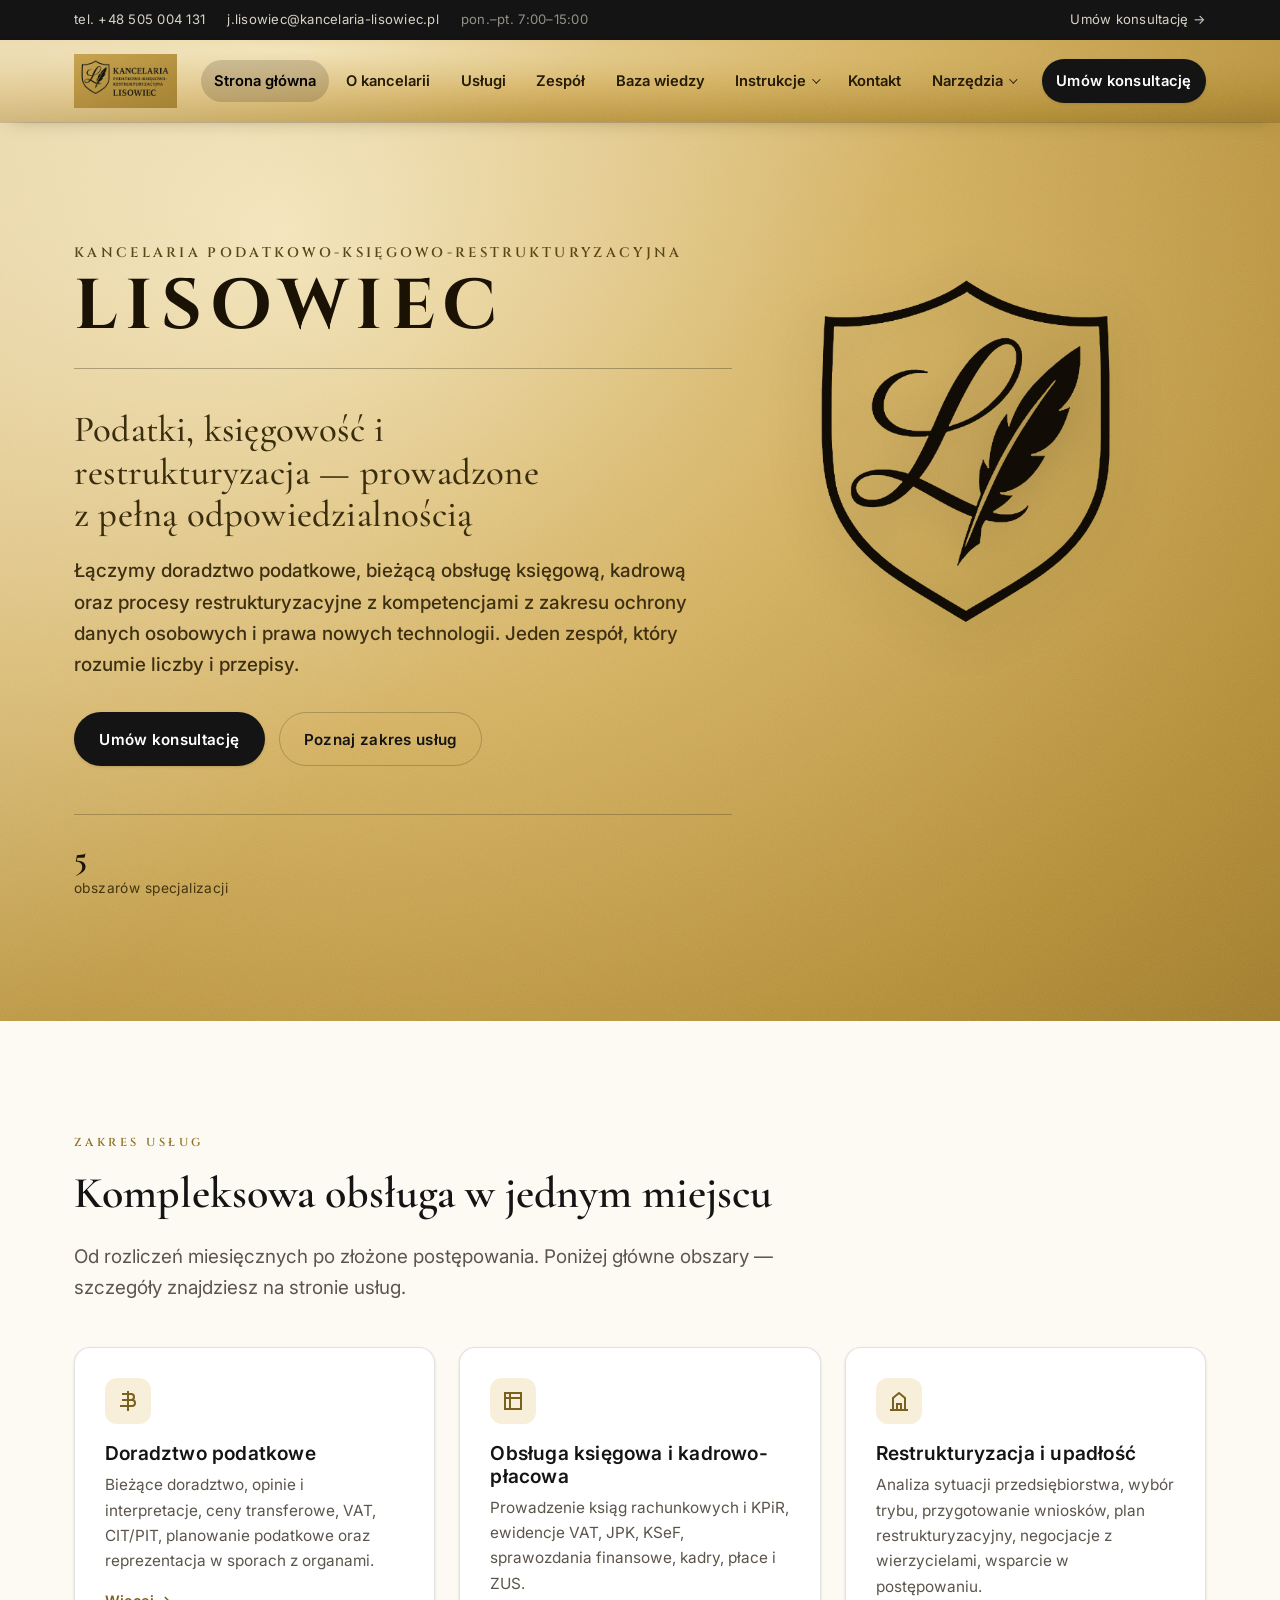
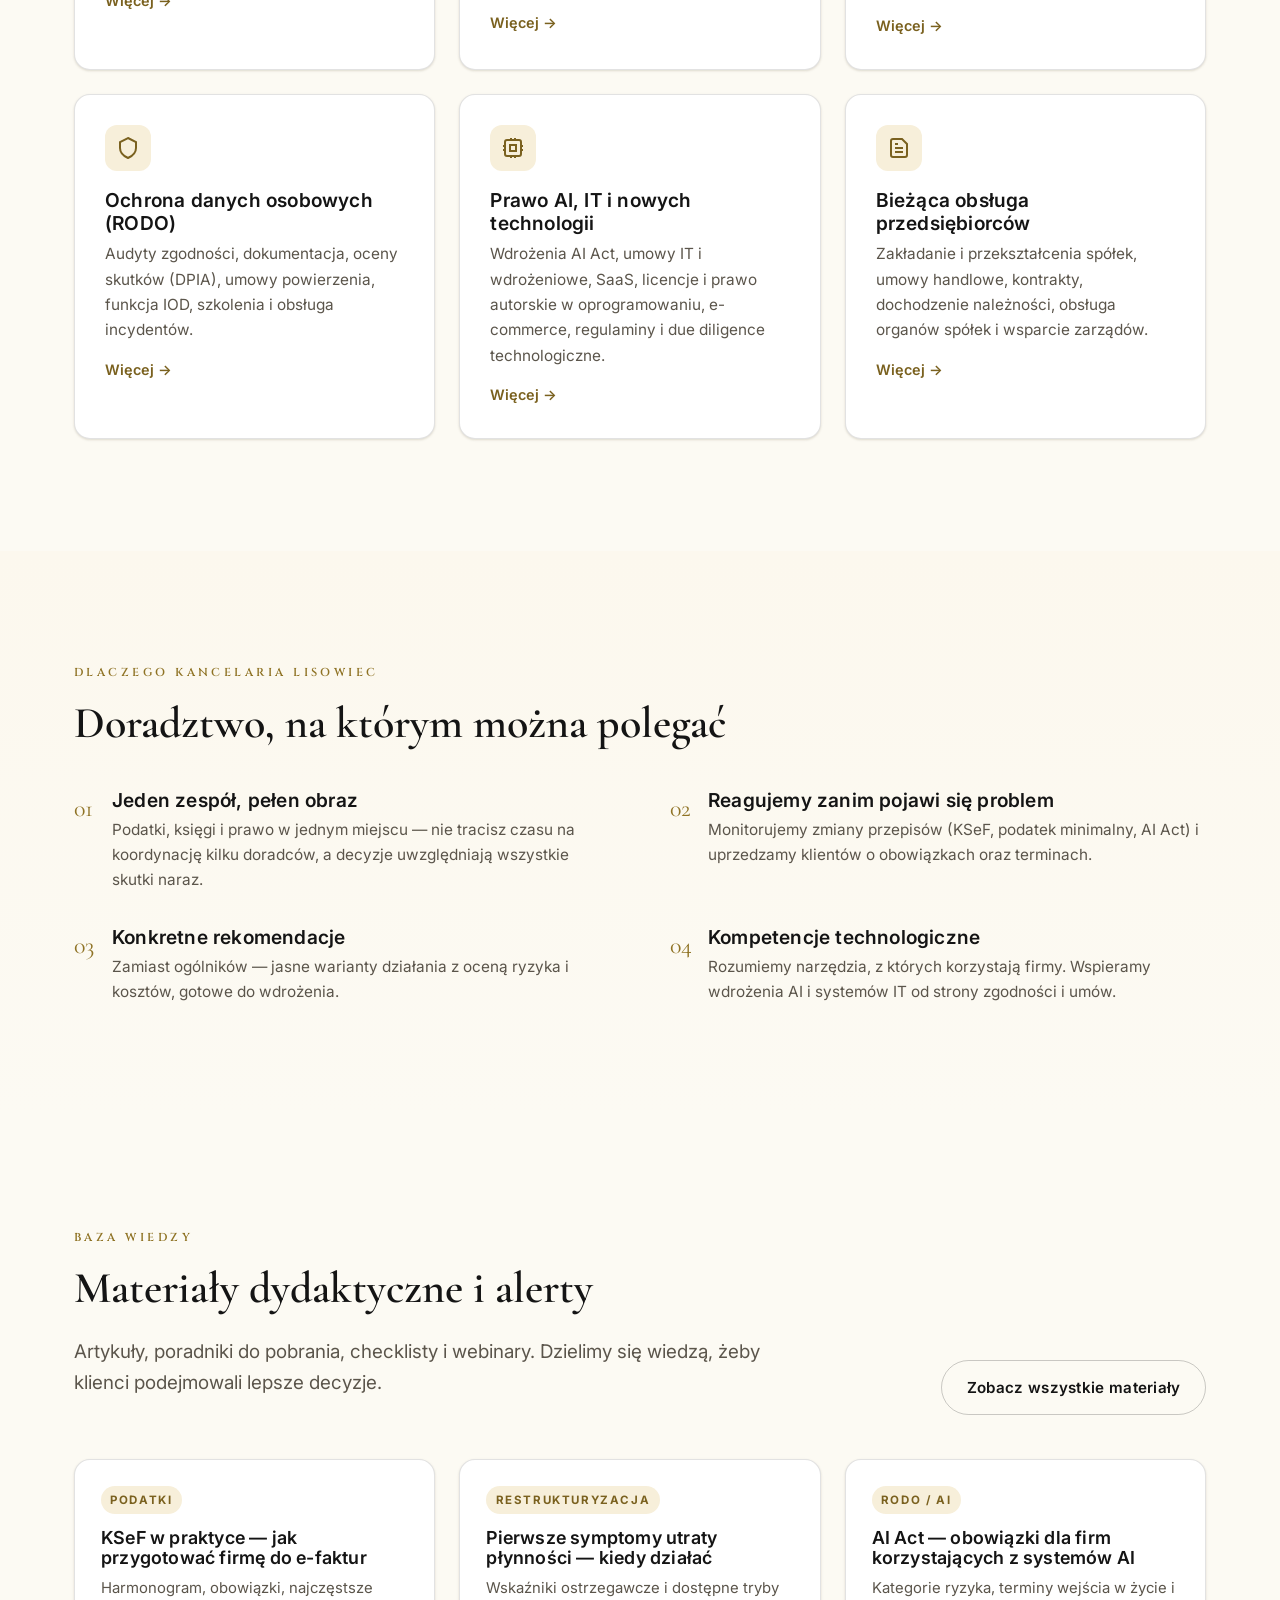
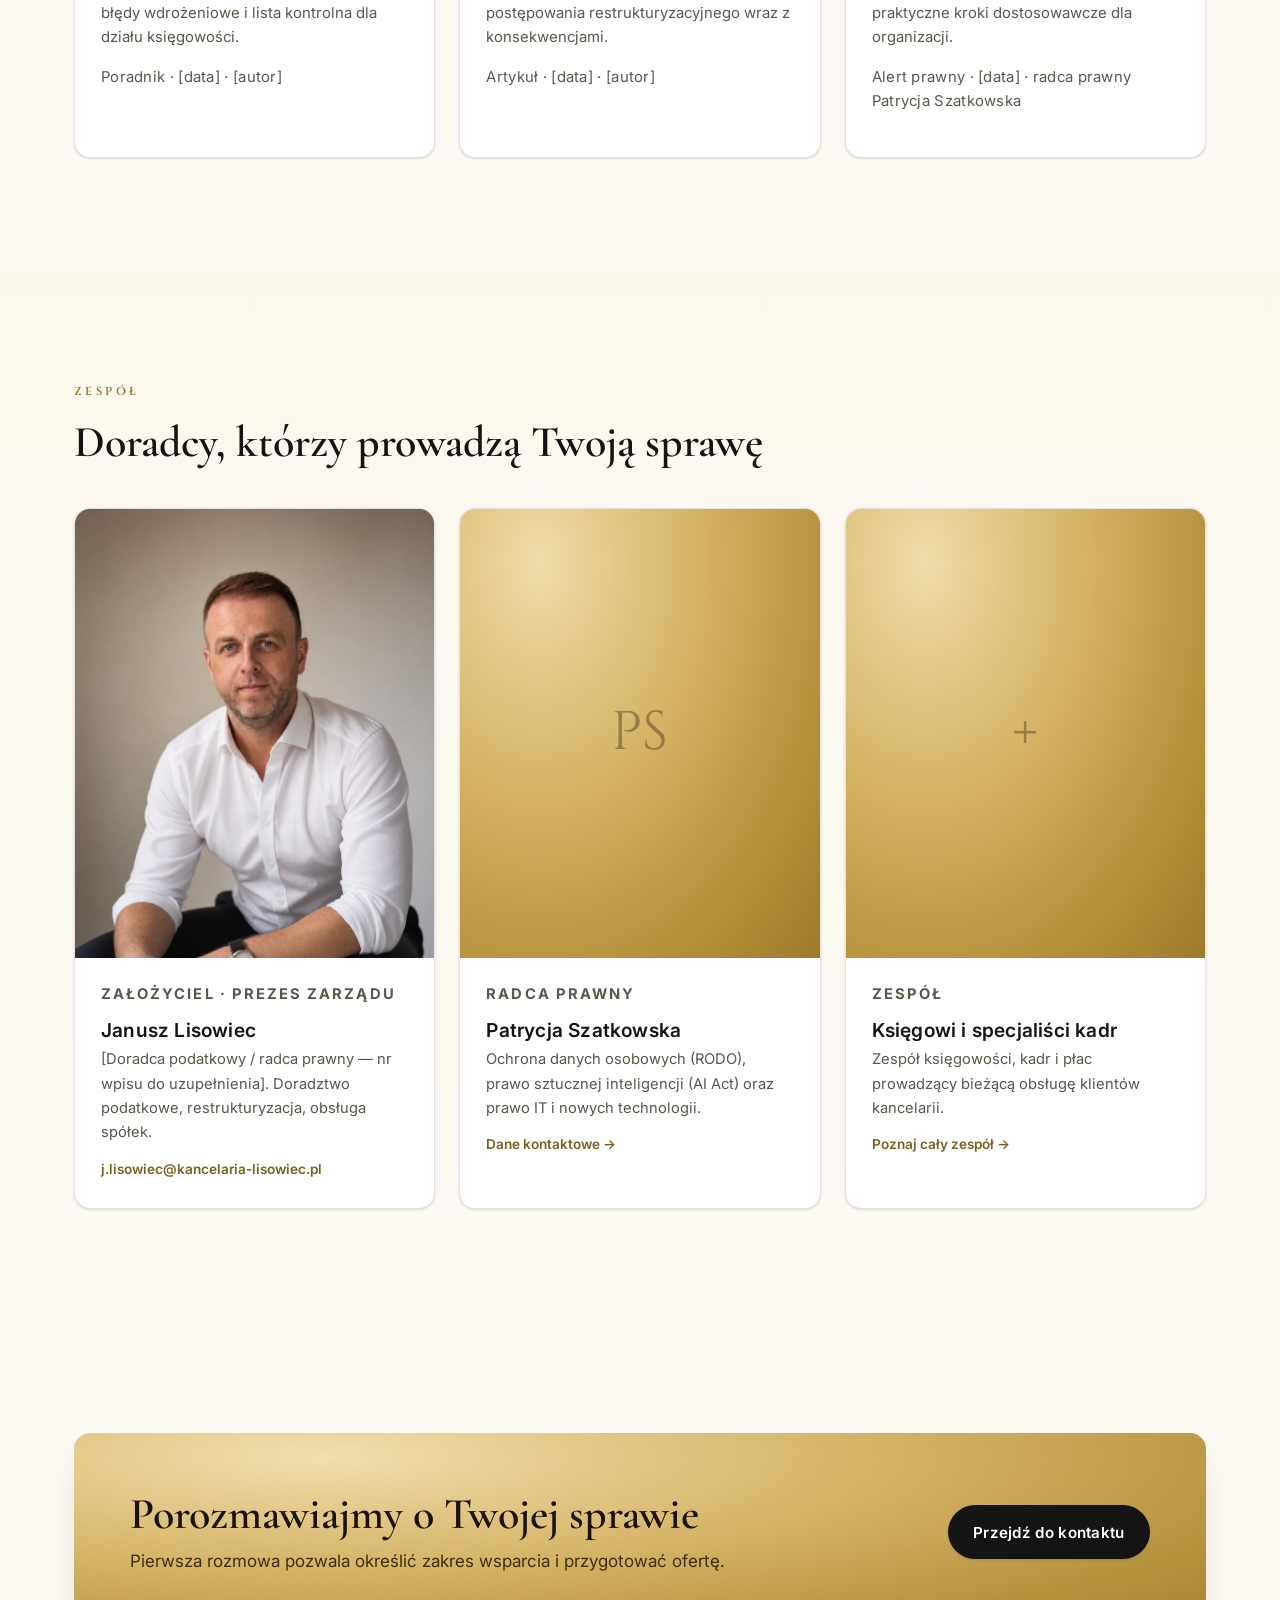
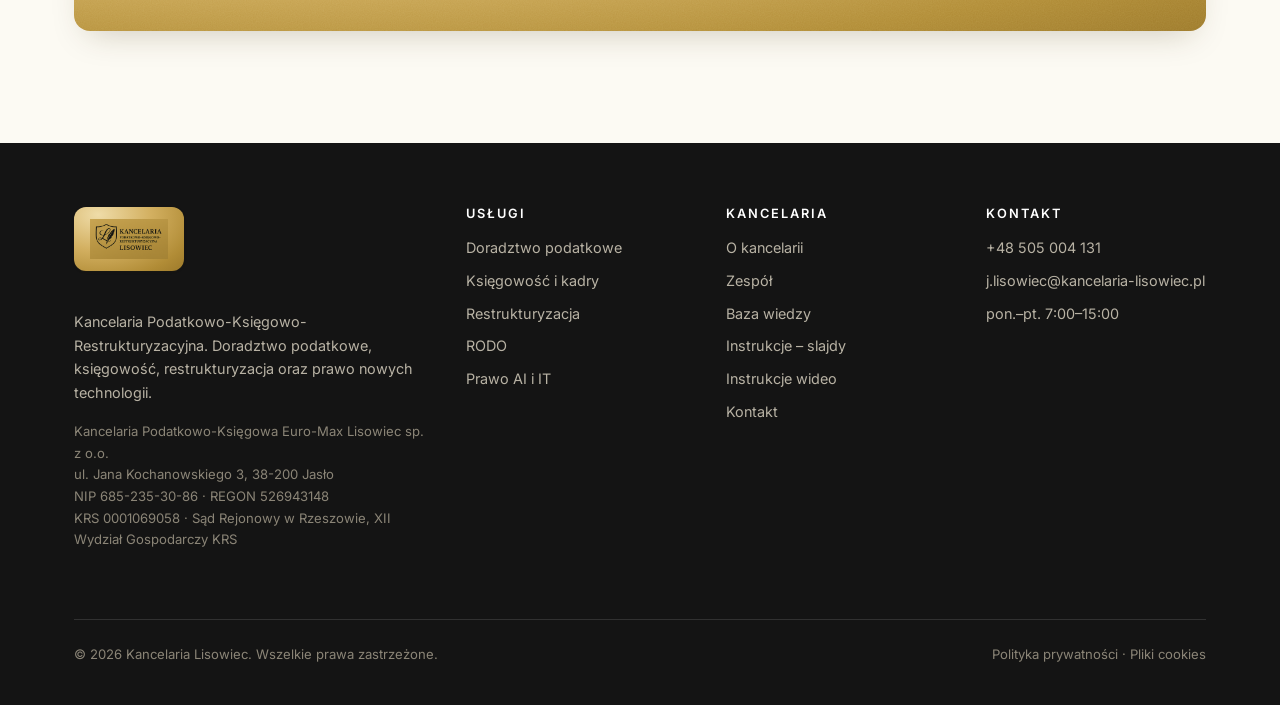
==== commit 5b3af2da: "Dodaj menu Narzędzia z podstroną Nieobecności i urlopy; popraw domenę WWW - rozwijane menu "Narzędzi" ====
--- a/index.html
+++ b/index.html
@@ -6,18 +6,18 @@
 <title>Kancelaria Lisowiec – doradztwo podatkowe i księgowość, Jasło</title>
 <meta name="description" content="Doradztwo podatkowe, księgowość i kadry, restrukturyzacja oraz RODO i prawo IT. Kancelaria Lisowiec w Jaśle – jeden zespół dla firm z Podkarpacia.">
 <meta name="theme-color" content="#B0902F">
-<link rel="canonical" href="https://kancelaria-lisowiec.pl/">
+<link rel="canonical" href="https://kancelarialisowiec.pl/">
 <meta property="og:type" content="website">
 <meta property="og:site_name" content="Kancelaria Lisowiec">
 <meta property="og:locale" content="pl_PL">
 <meta property="og:title" content="Kancelaria Lisowiec – doradztwo podatkowe i księgowość, Jasło">
 <meta property="og:description" content="Doradztwo podatkowe, księgowość i kadry, restrukturyzacja oraz RODO i prawo IT. Kancelaria Lisowiec w Jaśle – jeden zespół dla firm z Podkarpacia.">
-<meta property="og:url" content="https://kancelaria-lisowiec.pl/">
-<meta property="og:image" content="https://kancelaria-lisowiec.pl/assets/logo.png">
+<meta property="og:url" content="https://kancelarialisowiec.pl/">
+<meta property="og:image" content="https://kancelarialisowiec.pl/assets/logo.png">
 <meta name="twitter:card" content="summary_large_image">
 <meta name="twitter:title" content="Kancelaria Lisowiec – doradztwo podatkowe i księgowość, Jasło">
 <meta name="twitter:description" content="Doradztwo podatkowe, księgowość i kadry, restrukturyzacja oraz RODO i prawo IT. Kancelaria Lisowiec w Jaśle – jeden zespół dla firm z Podkarpacia.">
-<meta name="twitter:image" content="https://kancelaria-lisowiec.pl/assets/logo.png">
+<meta name="twitter:image" content="https://kancelarialisowiec.pl/assets/logo.png">
 <link rel="preconnect" href="https://fonts.googleapis.com">
 <link rel="preconnect" href="https://fonts.gstatic.com" crossorigin>
 <link href="https://fonts.googleapis.com/css2?family=Cinzel:wght@500;600;700&family=Cormorant+Garamond:ital,wght@0,500;0,600;1,500&family=Inter:wght@400;500;600;700&display=swap" rel="stylesheet">
@@ -66,6 +66,12 @@
         </div>
       </div>
       <a href="kontakt.html">Kontakt</a>
+      <div class="nav__dd">
+        <button type="button" class="nav__dd-btn" aria-expanded="false">Narzędzia</button>
+        <div class="nav__dd-menu">
+          <a href="nieobecnosci-urlopy.html">Nieobecności i urlopy</a>
+        </div>
+      </div>
       <a class="btn btn--primary nav__cta" href="kontakt.html">Umów konsultację</a>
     </nav>
   </div>
@@ -220,7 +226,6 @@
           <h3>Patrycja Szatkowska</h3>
           <p>Ochrona danych osobowych (RODO), prawo sztucznej inteligencji (AI Act) oraz prawo IT i nowych technologii.</p>
           <div class="person__contact">
-            <a href="mailto:p.szatkowska@kancelaria-lisowiec.pl">p.szatkowska@kancelaria-lisowiec.pl</a>
             <a href="kontakt.html#patrycja-szatkowska">Dane kontaktowe →</a>
           </div>
         </div>
--- a/assets/style.css
+++ b/assets/style.css
@@ -127,6 +127,7 @@
 }
 .nav a:hover{background:rgba(20,12,0,.09);color:#000}
 .nav a[aria-current="page"]{background:rgba(20,12,0,.16);color:#000}
+.nav a,.nav__dd-btn{white-space:nowrap}
 .nav__cta{margin-left:10px}
 .nav a.nav__cta,.nav a.nav__cta:hover{color:#fff}
 .nav a.nav__cta:hover{background:#000}
@@ -194,6 +195,15 @@
 .card p{font-size:.96rem;color:var(--muted);margin-bottom:.8em}
 .card__link{font-weight:600;font-size:.9rem;color:var(--gold-800)}
 .card__link::after{content:" →"}
+/* ---------- narzędzia (kafelki aplikacji) ---------- */
+.tool-card{display:flex;flex-direction:column}
+.tool-card__badges{display:flex;flex-wrap:wrap;gap:6px;margin-bottom:16px}
+.tool-card__badges span{background:var(--gold-100);color:var(--gold-900);font-size:.74rem;font-weight:600;padding:.35em .8em;border-radius:999px}
+.tool-card__badges .tool-card__soon{background:var(--ink);color:#fff}
+.tool-card__btn{align-self:flex-start;margin-top:auto}
+.btn.is-disabled{opacity:.45;cursor:not-allowed;pointer-events:none;box-shadow:none}
+.tool-note{margin-top:28px;font-size:.95rem;color:var(--muted)}
+.tool-note a{color:var(--gold-800);font-weight:600}
 
 /* ---------- lista atutów ---------- */
 .feature{display:flex;gap:16px;align-items:flex-start}
@@ -261,6 +271,8 @@
 .spec-card__aside::before{content:"";position:absolute;inset:0;background-image:var(--gold-grain);mix-blend-mode:soft-light;opacity:.5;pointer-events:none}
 .spec-card__aside>*{position:relative;z-index:1}
 .spec-card__aside .eyebrow{color:#4a3912}
+.spec-card__photo{width:190px;aspect-ratio:3/4;margin-bottom:24px;border-radius:calc(var(--radius) - 6px);overflow:hidden;box-shadow:var(--shadow-sm)}
+.spec-card__photo img{display:block;width:100%;height:100%;object-fit:cover;object-position:50% 12%}
 .spec-card__aside h3{color:#1a1305;font-family:var(--font-serif);font-size:1.7rem}
 .spec-card__tags{display:flex;flex-wrap:wrap;gap:8px;margin-top:18px}
 .spec-card__tags span{background:rgba(28,21,8,.12);color:#2c2109;font-size:.78rem;font-weight:600;padding:.4em .85em;border-radius:999px}
@@ -333,13 +345,16 @@
 .skiplink:focus{left:0}
 
 /* ---------- responsywność ---------- */
+/* menu: na średnich ekranach ciaśniej, bez przycisku w menu (jest w górnym pasku) */
+@media (max-width:1180px) and (min-width:961px){
+  .nav{gap:0}
+  .nav a,.nav__dd-btn{padding:.55em .6em;font-size:.88rem}
+  .nav a.nav__cta{display:none}
+  .site-header .container{gap:16px}
+}
+
 @media (max-width:960px){
-  .grid--3,.grid--4{grid-template-columns:repeat(2,1fr)}
-  .footer-grid{grid-template-columns:1fr 1fr}
-  .spec-card{grid-template-columns:1fr}
   .brand__logo{height:44px}
-  .hero__inner{flex-direction:column;align-items:flex-start}
-  .hero__crest{width:min(230px,58%);margin-top:4px;margin-right:0}
   .site-header .container{min-height:70px}
   .nav{
     position:fixed;inset:70px 0 auto 0;flex-direction:column;align-items:stretch;
@@ -355,6 +370,11 @@
   .nav__dd-menu{position:static;display:flex;min-width:0;padding:2px 0 6px 14px;border:0;background:none;box-shadow:none;border-radius:0}
   .nav__dd-menu a{font-size:.92rem}
   .nav__dd-btn::after{display:none}
+  .grid--3,.grid--4{grid-template-columns:repeat(2,1fr)}
+  .footer-grid{grid-template-columns:1fr 1fr}
+  .spec-card{grid-template-columns:1fr}
+  .hero__inner{flex-direction:column;align-items:flex-start}
+  .hero__crest{width:min(230px,58%);margin-top:4px;margin-right:0}
 }
 @media (max-width:620px){
   .grid--2,.grid--3,.grid--4{grid-template-columns:1fr}
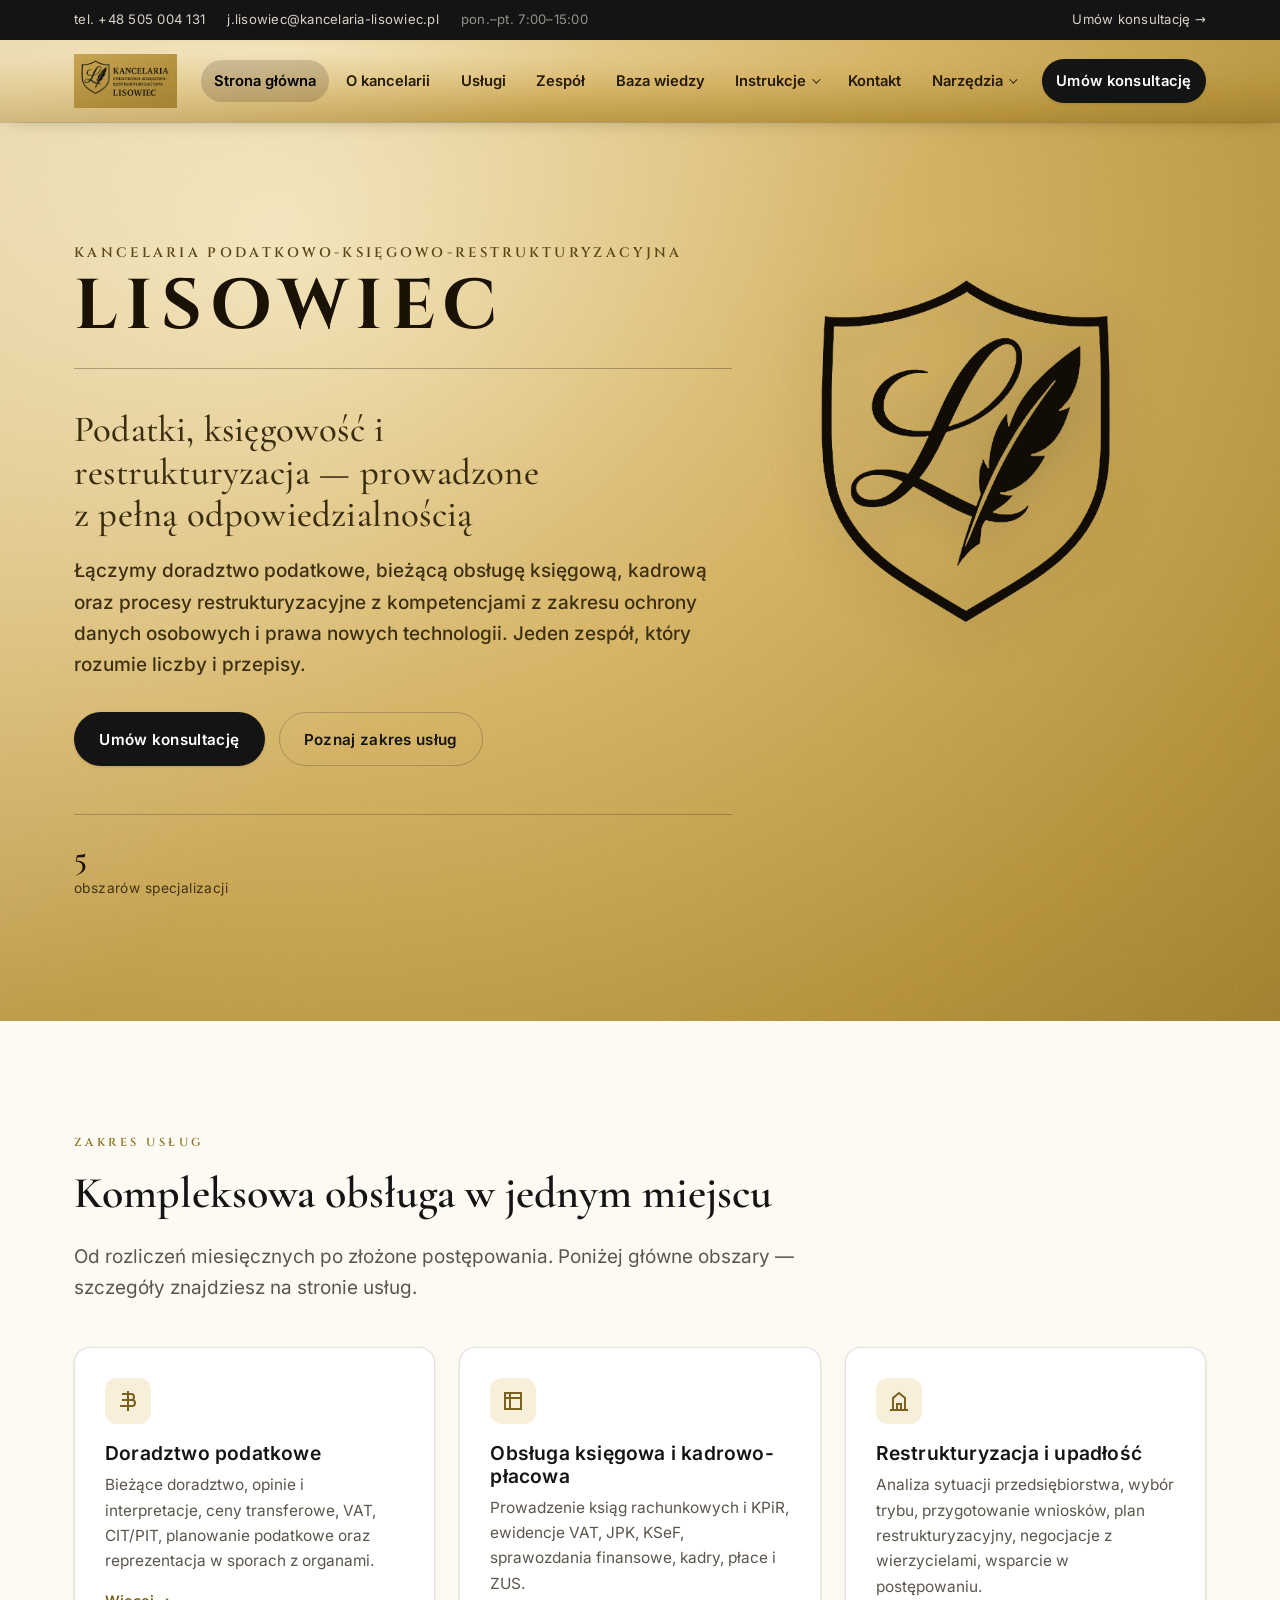
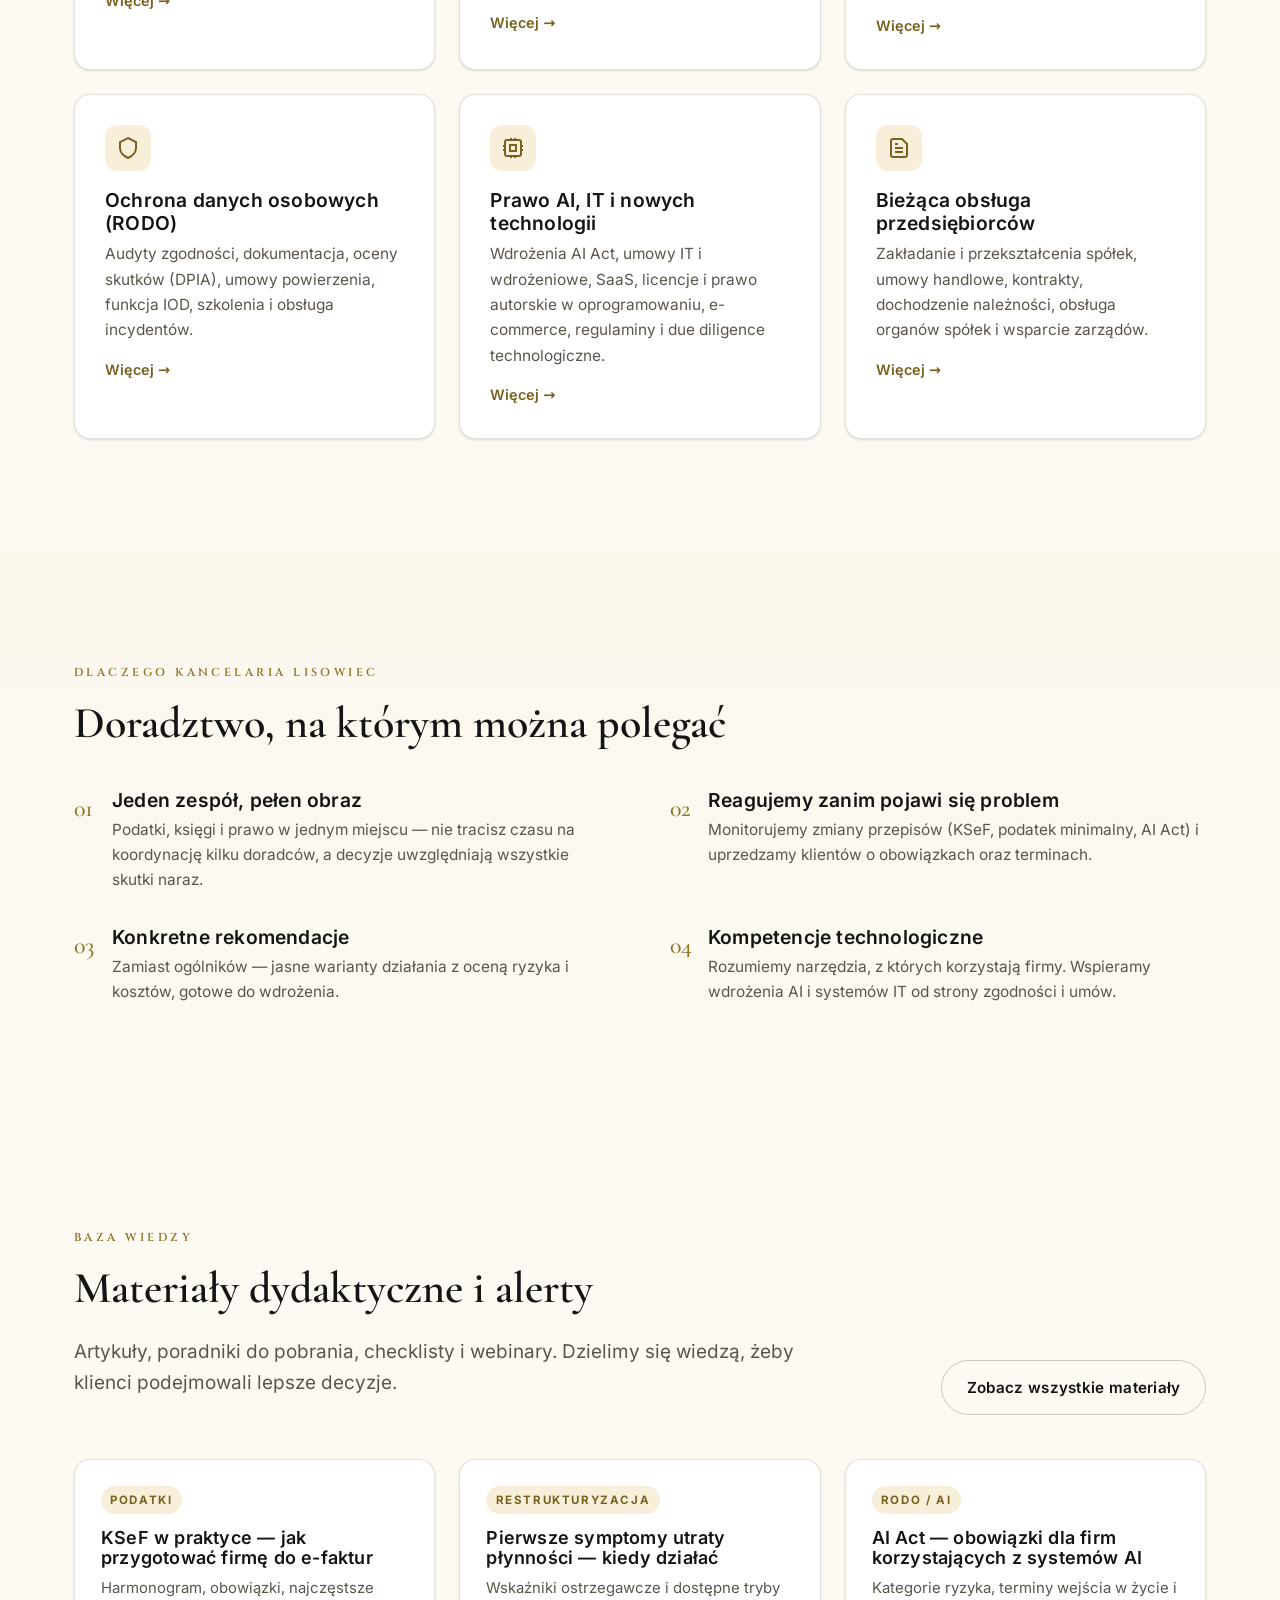
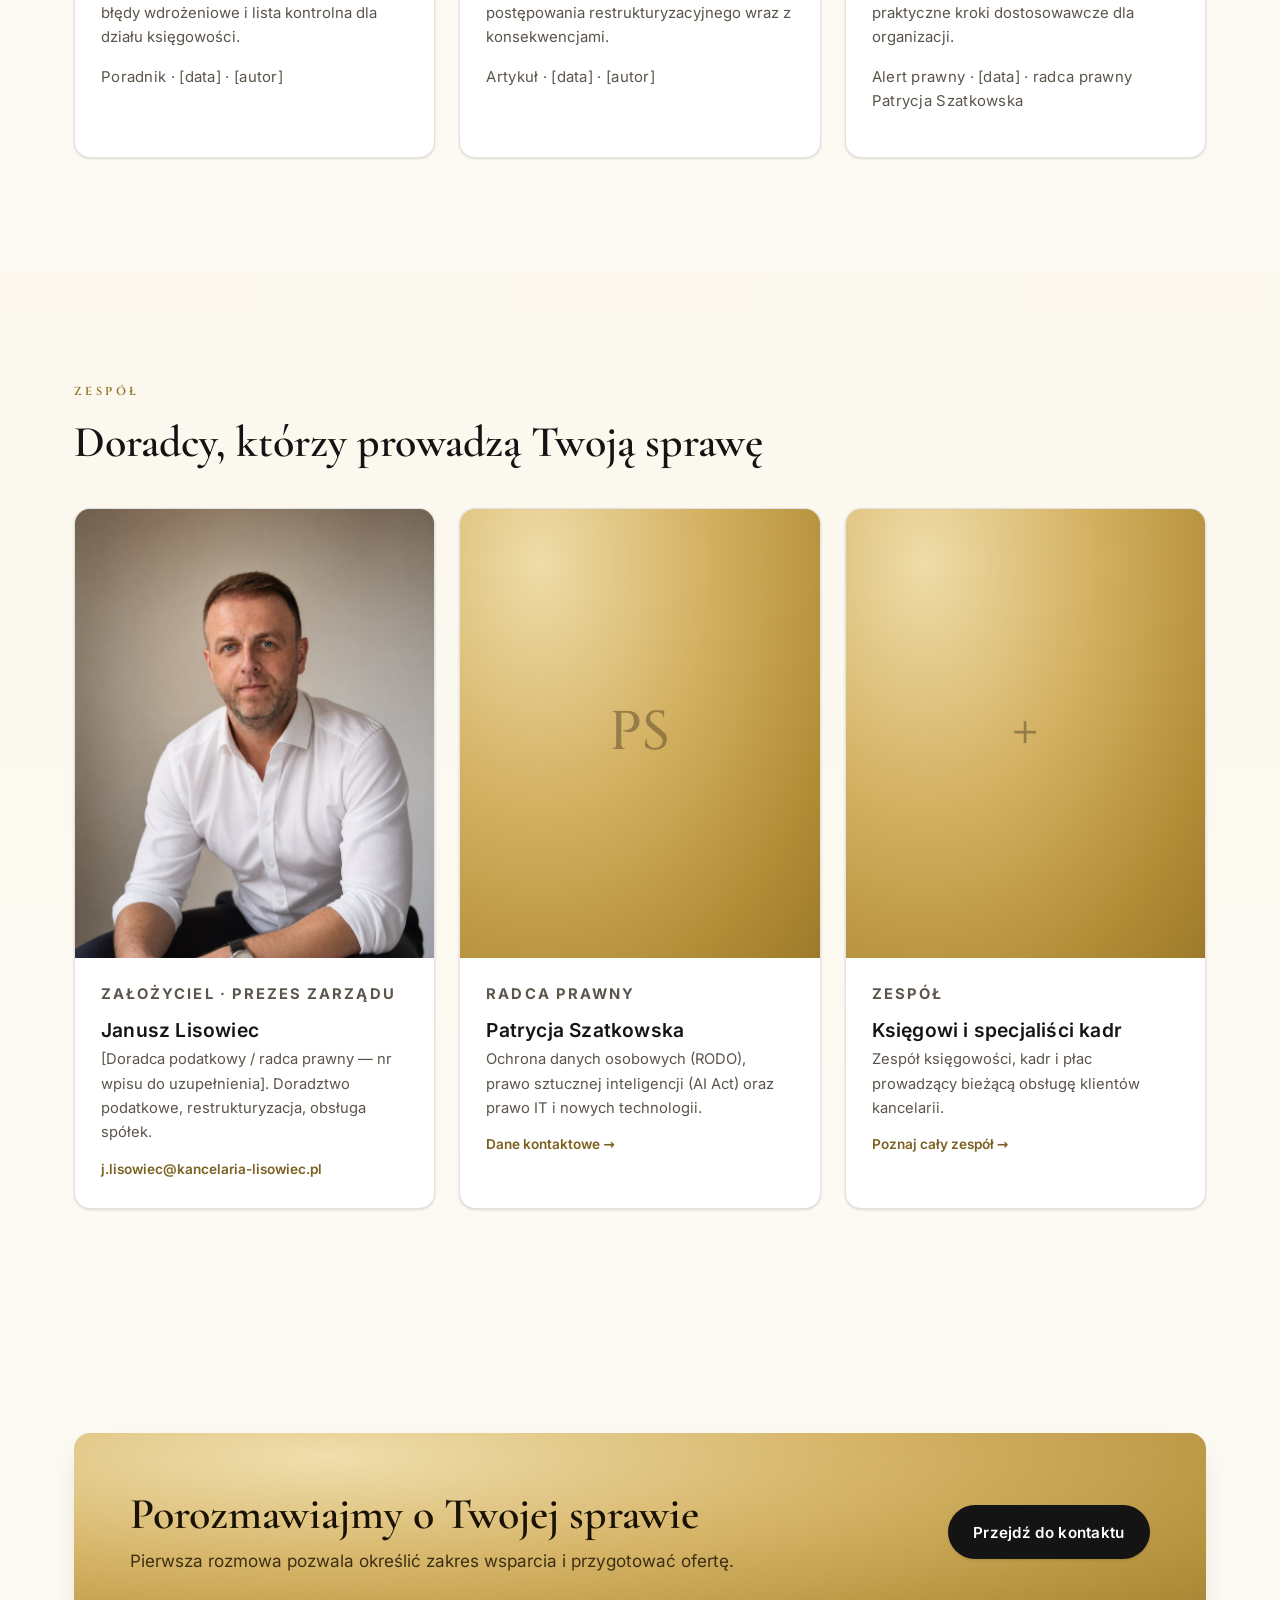
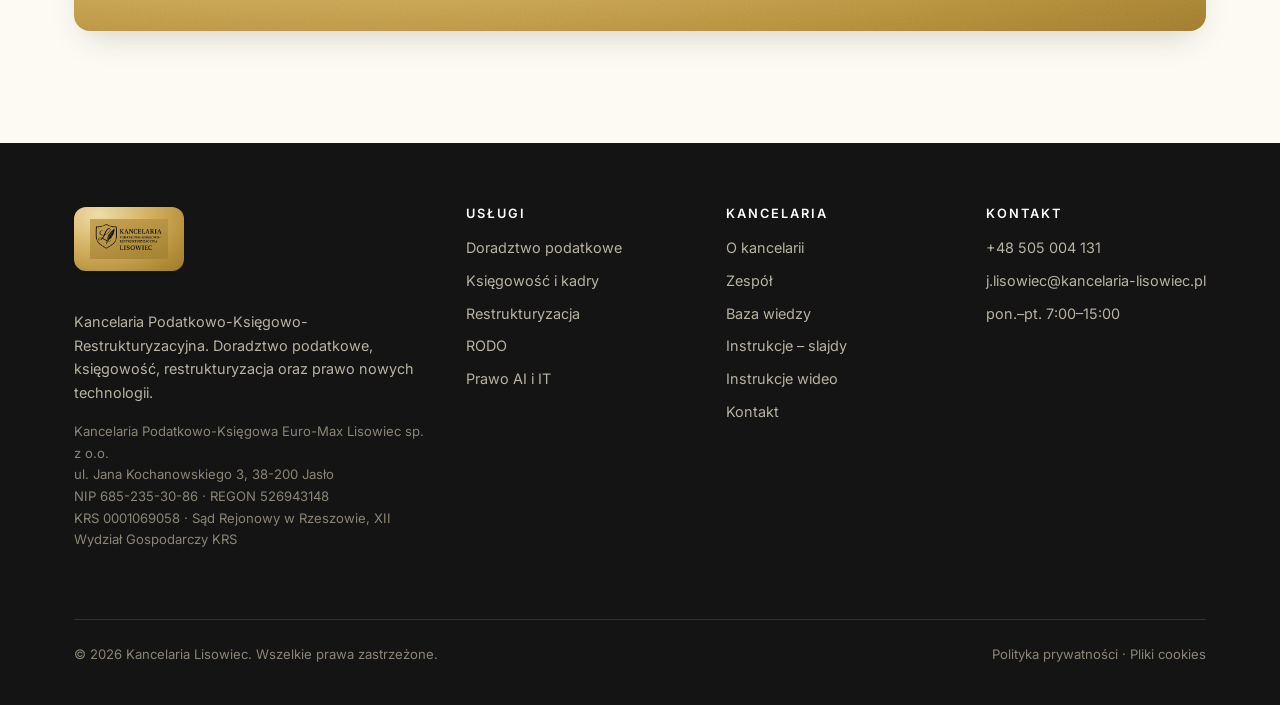
==== commit ab4ab750: "Wdróż zalecenia RODO r.pr. Szatkowskiej; przenieś czcionki na własny serwer Formularze: - usunięto c" ====
--- a/index.html
+++ b/index.html
@@ -18,9 +18,9 @@
 <meta name="twitter:title" content="Kancelaria Lisowiec – doradztwo podatkowe i księgowość, Jasło">
 <meta name="twitter:description" content="Doradztwo podatkowe, księgowość i kadry, restrukturyzacja oraz RODO i prawo IT. Kancelaria Lisowiec w Jaśle – jeden zespół dla firm z Podkarpacia.">
 <meta name="twitter:image" content="https://kancelarialisowiec.pl/assets/logo.png">
-<link rel="preconnect" href="https://fonts.googleapis.com">
-<link rel="preconnect" href="https://fonts.gstatic.com" crossorigin>
-<link href="https://fonts.googleapis.com/css2?family=Cinzel:wght@500;600;700&family=Cormorant+Garamond:ital,wght@0,500;0,600;1,500&family=Inter:wght@400;500;600;700&display=swap" rel="stylesheet">
+  <link rel="preload" href="assets/fonts/inter-400-latin.woff2" as="font" type="font/woff2" crossorigin>
+  <link rel="preload" href="assets/fonts/cormorant-garamond-600-latin.woff2" as="font" type="font/woff2" crossorigin>
+  <link rel="stylesheet" href="assets/czcionki.css">
 <link rel="icon" type="image/png" href="assets/logo.png">
 <link rel="stylesheet" href="assets/style.css">
 </head>
@@ -69,7 +69,8 @@
       <div class="nav__dd">
         <button type="button" class="nav__dd-btn" aria-expanded="false">Narzędzia</button>
         <div class="nav__dd-menu">
-          <a href="nieobecnosci-urlopy.html">Nieobecności i urlopy</a>
+          <a href="nieobecnosci-urlopy.html">Panel klienta</a>
+          <a href="filmy-instruktazowe.html">Filmy instruktażowe</a>
         </div>
       </div>
       <a class="btn btn--primary nav__cta" href="kontakt.html">Umów konsultację</a>
--- a/assets/czcionki.css
+++ b/assets/czcionki.css
@@ -0,0 +1,167 @@
+/* ============================================================
+   Czcionki hostowane lokalnie (Cinzel, Cormorant Garamond, Inter)
+   Pobrane z Google Fonts, licencja SIL Open Font License 1.1.
+   Trzymane u nas, żeby strona nie wysyłała danych odwiedzających
+   do serwerów zewnętrznych. NIE podłączać ponownie fonts.googleapis.com.
+   ============================================================ */
+
+@font-face{
+  font-family:'Cinzel';
+  font-style:normal;
+  font-weight:500;
+  font-display:swap;
+  src:url(fonts/cinzel-500-latin-ext.woff2) format('woff2');
+  unicode-range:U+0100-02BA, U+02BD-02C5, U+02C7-02CC, U+02CE-02D7, U+02DD-02FF, U+0304, U+0308, U+0329, U+1D00-1DBF, U+1E00-1E9F, U+1EF2-1EFF, U+2020, U+20A0-20AB, U+20AD-20C4, U+2113, U+2C60-2C7F, U+A720-A7FF;
+}
+@font-face{
+  font-family:'Cinzel';
+  font-style:normal;
+  font-weight:500;
+  font-display:swap;
+  src:url(fonts/cinzel-500-latin.woff2) format('woff2');
+  unicode-range:U+0000-00FF, U+0131, U+0152-0153, U+02BB-02BC, U+02C6, U+02DA, U+02DC, U+0304, U+0308, U+0329, U+2000-206F, U+20AC, U+2122, U+2191, U+2193, U+2212, U+2215, U+FEFF, U+FFFD;
+}
+@font-face{
+  font-family:'Cinzel';
+  font-style:normal;
+  font-weight:600;
+  font-display:swap;
+  src:url(fonts/cinzel-600-latin-ext.woff2) format('woff2');
+  unicode-range:U+0100-02BA, U+02BD-02C5, U+02C7-02CC, U+02CE-02D7, U+02DD-02FF, U+0304, U+0308, U+0329, U+1D00-1DBF, U+1E00-1E9F, U+1EF2-1EFF, U+2020, U+20A0-20AB, U+20AD-20C4, U+2113, U+2C60-2C7F, U+A720-A7FF;
+}
+@font-face{
+  font-family:'Cinzel';
+  font-style:normal;
+  font-weight:600;
+  font-display:swap;
+  src:url(fonts/cinzel-600-latin.woff2) format('woff2');
+  unicode-range:U+0000-00FF, U+0131, U+0152-0153, U+02BB-02BC, U+02C6, U+02DA, U+02DC, U+0304, U+0308, U+0329, U+2000-206F, U+20AC, U+2122, U+2191, U+2193, U+2212, U+2215, U+FEFF, U+FFFD;
+}
+@font-face{
+  font-family:'Cinzel';
+  font-style:normal;
+  font-weight:700;
+  font-display:swap;
+  src:url(fonts/cinzel-700-latin-ext.woff2) format('woff2');
+  unicode-range:U+0100-02BA, U+02BD-02C5, U+02C7-02CC, U+02CE-02D7, U+02DD-02FF, U+0304, U+0308, U+0329, U+1D00-1DBF, U+1E00-1E9F, U+1EF2-1EFF, U+2020, U+20A0-20AB, U+20AD-20C4, U+2113, U+2C60-2C7F, U+A720-A7FF;
+}
+@font-face{
+  font-family:'Cinzel';
+  font-style:normal;
+  font-weight:700;
+  font-display:swap;
+  src:url(fonts/cinzel-700-latin.woff2) format('woff2');
+  unicode-range:U+0000-00FF, U+0131, U+0152-0153, U+02BB-02BC, U+02C6, U+02DA, U+02DC, U+0304, U+0308, U+0329, U+2000-206F, U+20AC, U+2122, U+2191, U+2193, U+2212, U+2215, U+FEFF, U+FFFD;
+}
+@font-face{
+  font-family:'Cormorant Garamond';
+  font-style:italic;
+  font-weight:500;
+  font-display:swap;
+  src:url(fonts/cormorant-garamond-500i-latin-ext.woff2) format('woff2');
+  unicode-range:U+0100-02BA, U+02BD-02C5, U+02C7-02CC, U+02CE-02D7, U+02DD-02FF, U+0304, U+0308, U+0329, U+1D00-1DBF, U+1E00-1E9F, U+1EF2-1EFF, U+2020, U+20A0-20AB, U+20AD-20C4, U+2113, U+2C60-2C7F, U+A720-A7FF;
+}
+@font-face{
+  font-family:'Cormorant Garamond';
+  font-style:italic;
+  font-weight:500;
+  font-display:swap;
+  src:url(fonts/cormorant-garamond-500i-latin.woff2) format('woff2');
+  unicode-range:U+0000-00FF, U+0131, U+0152-0153, U+02BB-02BC, U+02C6, U+02DA, U+02DC, U+0304, U+0308, U+0329, U+2000-206F, U+20AC, U+2122, U+2191, U+2193, U+2212, U+2215, U+FEFF, U+FFFD;
+}
+@font-face{
+  font-family:'Cormorant Garamond';
+  font-style:normal;
+  font-weight:500;
+  font-display:swap;
+  src:url(fonts/cormorant-garamond-500-latin-ext.woff2) format('woff2');
+  unicode-range:U+0100-02BA, U+02BD-02C5, U+02C7-02CC, U+02CE-02D7, U+02DD-02FF, U+0304, U+0308, U+0329, U+1D00-1DBF, U+1E00-1E9F, U+1EF2-1EFF, U+2020, U+20A0-20AB, U+20AD-20C4, U+2113, U+2C60-2C7F, U+A720-A7FF;
+}
+@font-face{
+  font-family:'Cormorant Garamond';
+  font-style:normal;
+  font-weight:500;
+  font-display:swap;
+  src:url(fonts/cormorant-garamond-500-latin.woff2) format('woff2');
+  unicode-range:U+0000-00FF, U+0131, U+0152-0153, U+02BB-02BC, U+02C6, U+02DA, U+02DC, U+0304, U+0308, U+0329, U+2000-206F, U+20AC, U+2122, U+2191, U+2193, U+2212, U+2215, U+FEFF, U+FFFD;
+}
+@font-face{
+  font-family:'Cormorant Garamond';
+  font-style:normal;
+  font-weight:600;
+  font-display:swap;
+  src:url(fonts/cormorant-garamond-600-latin-ext.woff2) format('woff2');
+  unicode-range:U+0100-02BA, U+02BD-02C5, U+02C7-02CC, U+02CE-02D7, U+02DD-02FF, U+0304, U+0308, U+0329, U+1D00-1DBF, U+1E00-1E9F, U+1EF2-1EFF, U+2020, U+20A0-20AB, U+20AD-20C4, U+2113, U+2C60-2C7F, U+A720-A7FF;
+}
+@font-face{
+  font-family:'Cormorant Garamond';
+  font-style:normal;
+  font-weight:600;
+  font-display:swap;
+  src:url(fonts/cormorant-garamond-600-latin.woff2) format('woff2');
+  unicode-range:U+0000-00FF, U+0131, U+0152-0153, U+02BB-02BC, U+02C6, U+02DA, U+02DC, U+0304, U+0308, U+0329, U+2000-206F, U+20AC, U+2122, U+2191, U+2193, U+2212, U+2215, U+FEFF, U+FFFD;
+}
+@font-face{
+  font-family:'Inter';
+  font-style:normal;
+  font-weight:400;
+  font-display:swap;
+  src:url(fonts/inter-400-latin-ext.woff2) format('woff2');
+  unicode-range:U+0100-02BA, U+02BD-02C5, U+02C7-02CC, U+02CE-02D7, U+02DD-02FF, U+0304, U+0308, U+0329, U+1D00-1DBF, U+1E00-1E9F, U+1EF2-1EFF, U+2020, U+20A0-20AB, U+20AD-20C4, U+2113, U+2C60-2C7F, U+A720-A7FF;
+}
+@font-face{
+  font-family:'Inter';
+  font-style:normal;
+  font-weight:400;
+  font-display:swap;
+  src:url(fonts/inter-400-latin.woff2) format('woff2');
+  unicode-range:U+0000-00FF, U+0131, U+0152-0153, U+02BB-02BC, U+02C6, U+02DA, U+02DC, U+0304, U+0308, U+0329, U+2000-206F, U+20AC, U+2122, U+2191, U+2193, U+2212, U+2215, U+FEFF, U+FFFD;
+}
+@font-face{
+  font-family:'Inter';
+  font-style:normal;
+  font-weight:500;
+  font-display:swap;
+  src:url(fonts/inter-500-latin-ext.woff2) format('woff2');
+  unicode-range:U+0100-02BA, U+02BD-02C5, U+02C7-02CC, U+02CE-02D7, U+02DD-02FF, U+0304, U+0308, U+0329, U+1D00-1DBF, U+1E00-1E9F, U+1EF2-1EFF, U+2020, U+20A0-20AB, U+20AD-20C4, U+2113, U+2C60-2C7F, U+A720-A7FF;
+}
+@font-face{
+  font-family:'Inter';
+  font-style:normal;
+  font-weight:500;
+  font-display:swap;
+  src:url(fonts/inter-500-latin.woff2) format('woff2');
+  unicode-range:U+0000-00FF, U+0131, U+0152-0153, U+02BB-02BC, U+02C6, U+02DA, U+02DC, U+0304, U+0308, U+0329, U+2000-206F, U+20AC, U+2122, U+2191, U+2193, U+2212, U+2215, U+FEFF, U+FFFD;
+}
+@font-face{
+  font-family:'Inter';
+  font-style:normal;
+  font-weight:600;
+  font-display:swap;
+  src:url(fonts/inter-600-latin-ext.woff2) format('woff2');
+  unicode-range:U+0100-02BA, U+02BD-02C5, U+02C7-02CC, U+02CE-02D7, U+02DD-02FF, U+0304, U+0308, U+0329, U+1D00-1DBF, U+1E00-1E9F, U+1EF2-1EFF, U+2020, U+20A0-20AB, U+20AD-20C4, U+2113, U+2C60-2C7F, U+A720-A7FF;
+}
+@font-face{
+  font-family:'Inter';
+  font-style:normal;
+  font-weight:600;
+  font-display:swap;
+  src:url(fonts/inter-600-latin.woff2) format('woff2');
+  unicode-range:U+0000-00FF, U+0131, U+0152-0153, U+02BB-02BC, U+02C6, U+02DA, U+02DC, U+0304, U+0308, U+0329, U+2000-206F, U+20AC, U+2122, U+2191, U+2193, U+2212, U+2215, U+FEFF, U+FFFD;
+}
+@font-face{
+  font-family:'Inter';
+  font-style:normal;
+  font-weight:700;
+  font-display:swap;
+  src:url(fonts/inter-700-latin-ext.woff2) format('woff2');
+  unicode-range:U+0100-02BA, U+02BD-02C5, U+02C7-02CC, U+02CE-02D7, U+02DD-02FF, U+0304, U+0308, U+0329, U+1D00-1DBF, U+1E00-1E9F, U+1EF2-1EFF, U+2020, U+20A0-20AB, U+20AD-20C4, U+2113, U+2C60-2C7F, U+A720-A7FF;
+}
+@font-face{
+  font-family:'Inter';
+  font-style:normal;
+  font-weight:700;
+  font-display:swap;
+  src:url(fonts/inter-700-latin.woff2) format('woff2');
+  unicode-range:U+0000-00FF, U+0131, U+0152-0153, U+02BB-02BC, U+02C6, U+02DA, U+02DC, U+0304, U+0308, U+0329, U+2000-206F, U+20AC, U+2122, U+2191, U+2193, U+2212, U+2215, U+FEFF, U+FFFD;
+}
--- a/assets/style.css
+++ b/assets/style.css
@@ -231,6 +231,12 @@
 .instr__steps{margin:.8em 0 0;padding-left:1.25em}
 .instr__steps li{margin-bottom:.5em;font-size:.93rem;color:var(--muted)}
 @media (max-width:820px){.instr{grid-template-columns:1fr;gap:20px;padding:32px 0}}
+/* Filmy instruktażowe: kafelki — film i tytuł, bez opisów kroków (siatka 2 kolumny, 1 na telefonie) */
+.instr-siatka{display:grid;grid-template-columns:repeat(2,minmax(0,1fr));gap:34px 32px;align-items:start}
+.instr-siatka .instr{display:block;padding:0;border-top:0}
+.instr-siatka .instr__body{margin-top:14px}
+.instr-siatka .instr__body h2{font-size:clamp(1.1rem,1.8vw,1.3rem);margin:.45em 0 0}
+@media (max-width:820px){.instr-siatka{grid-template-columns:1fr;gap:28px}}
 
 .filter-bar{display:flex;gap:10px;flex-wrap:wrap;margin-bottom:36px}
 .filter-bar button{
